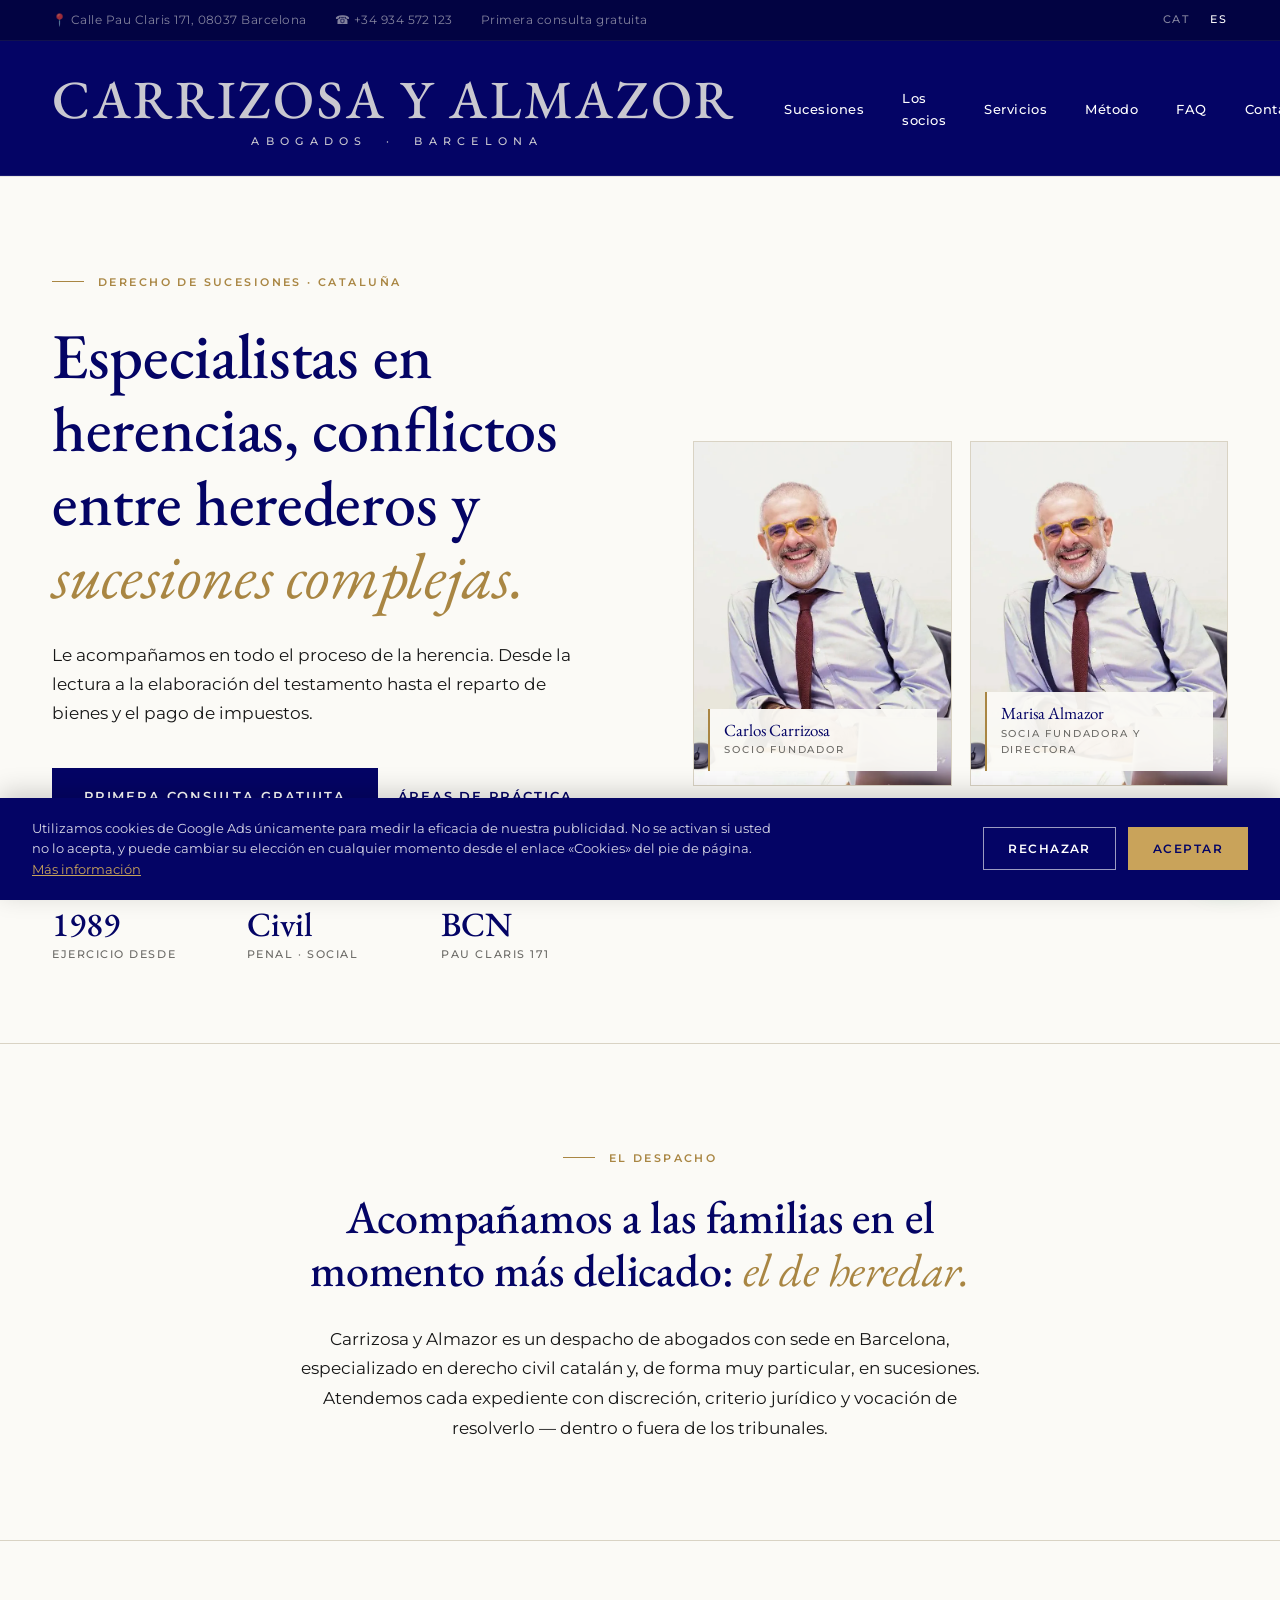
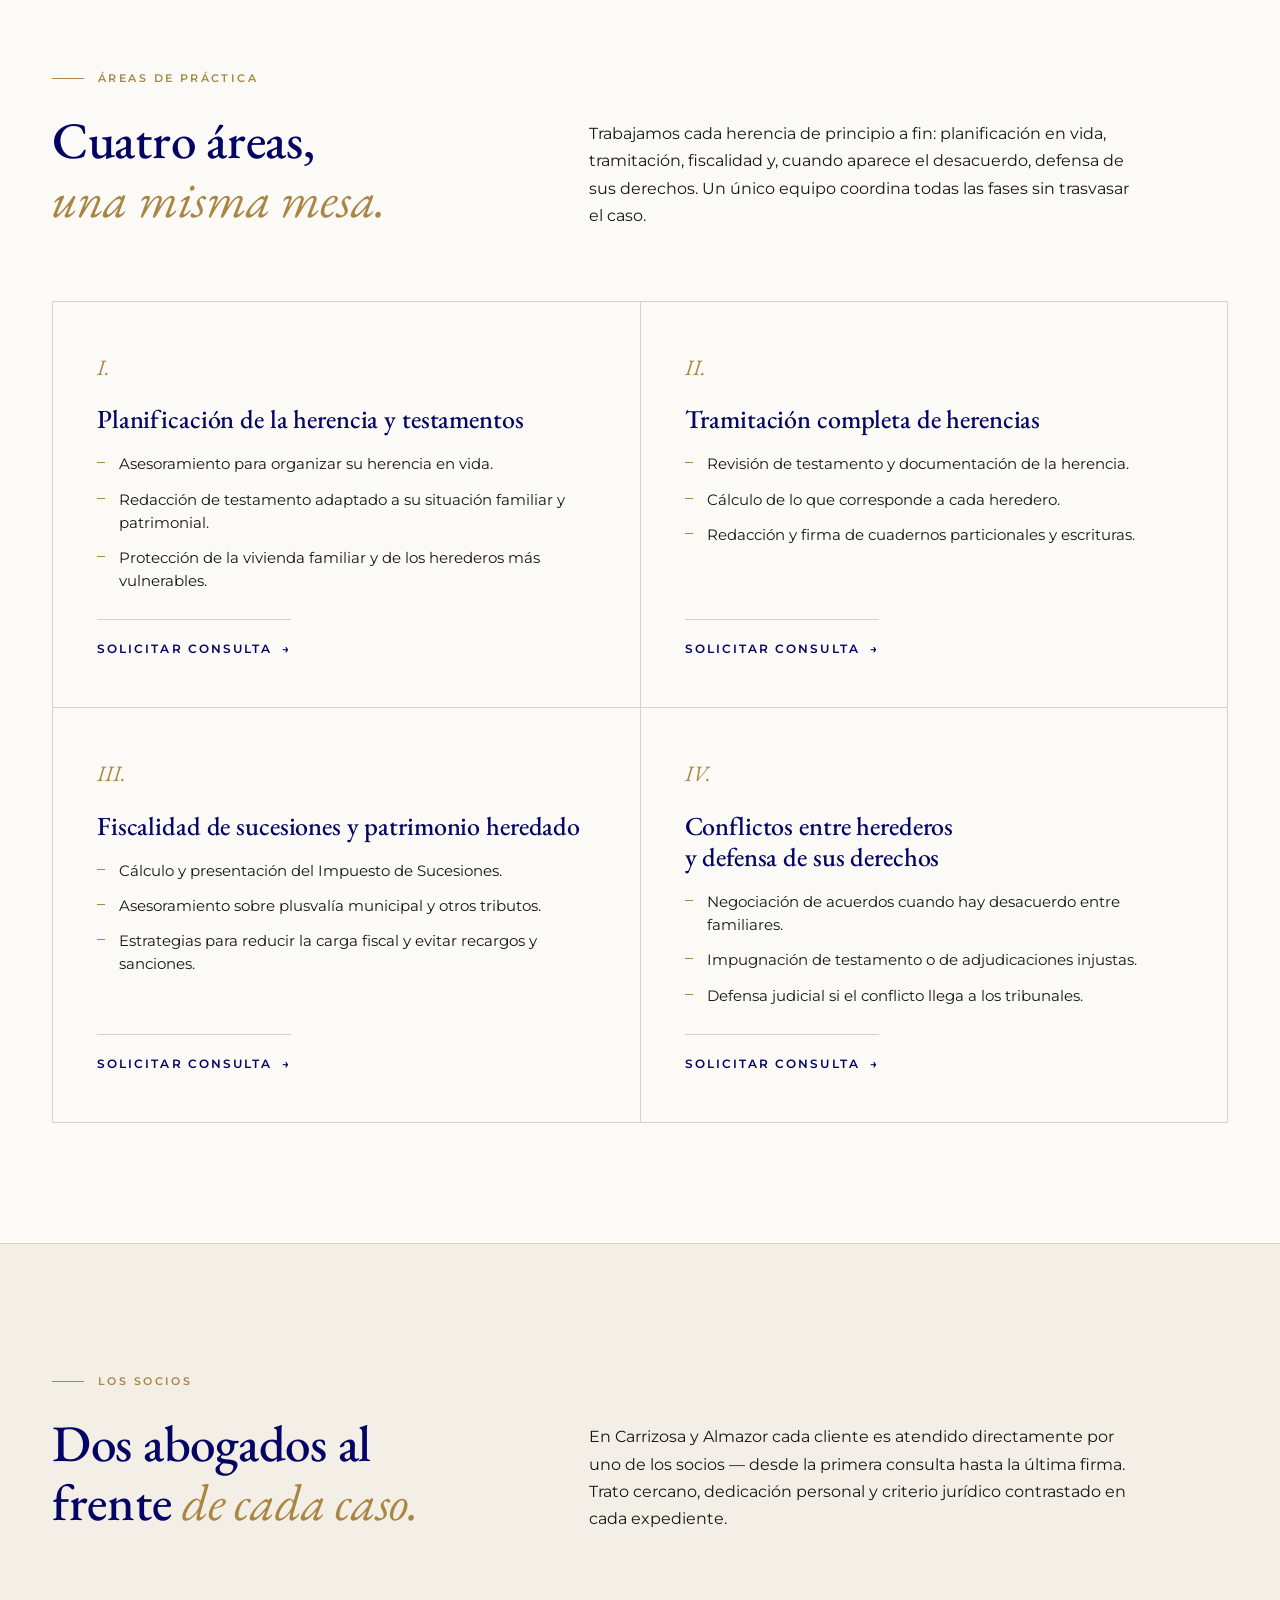
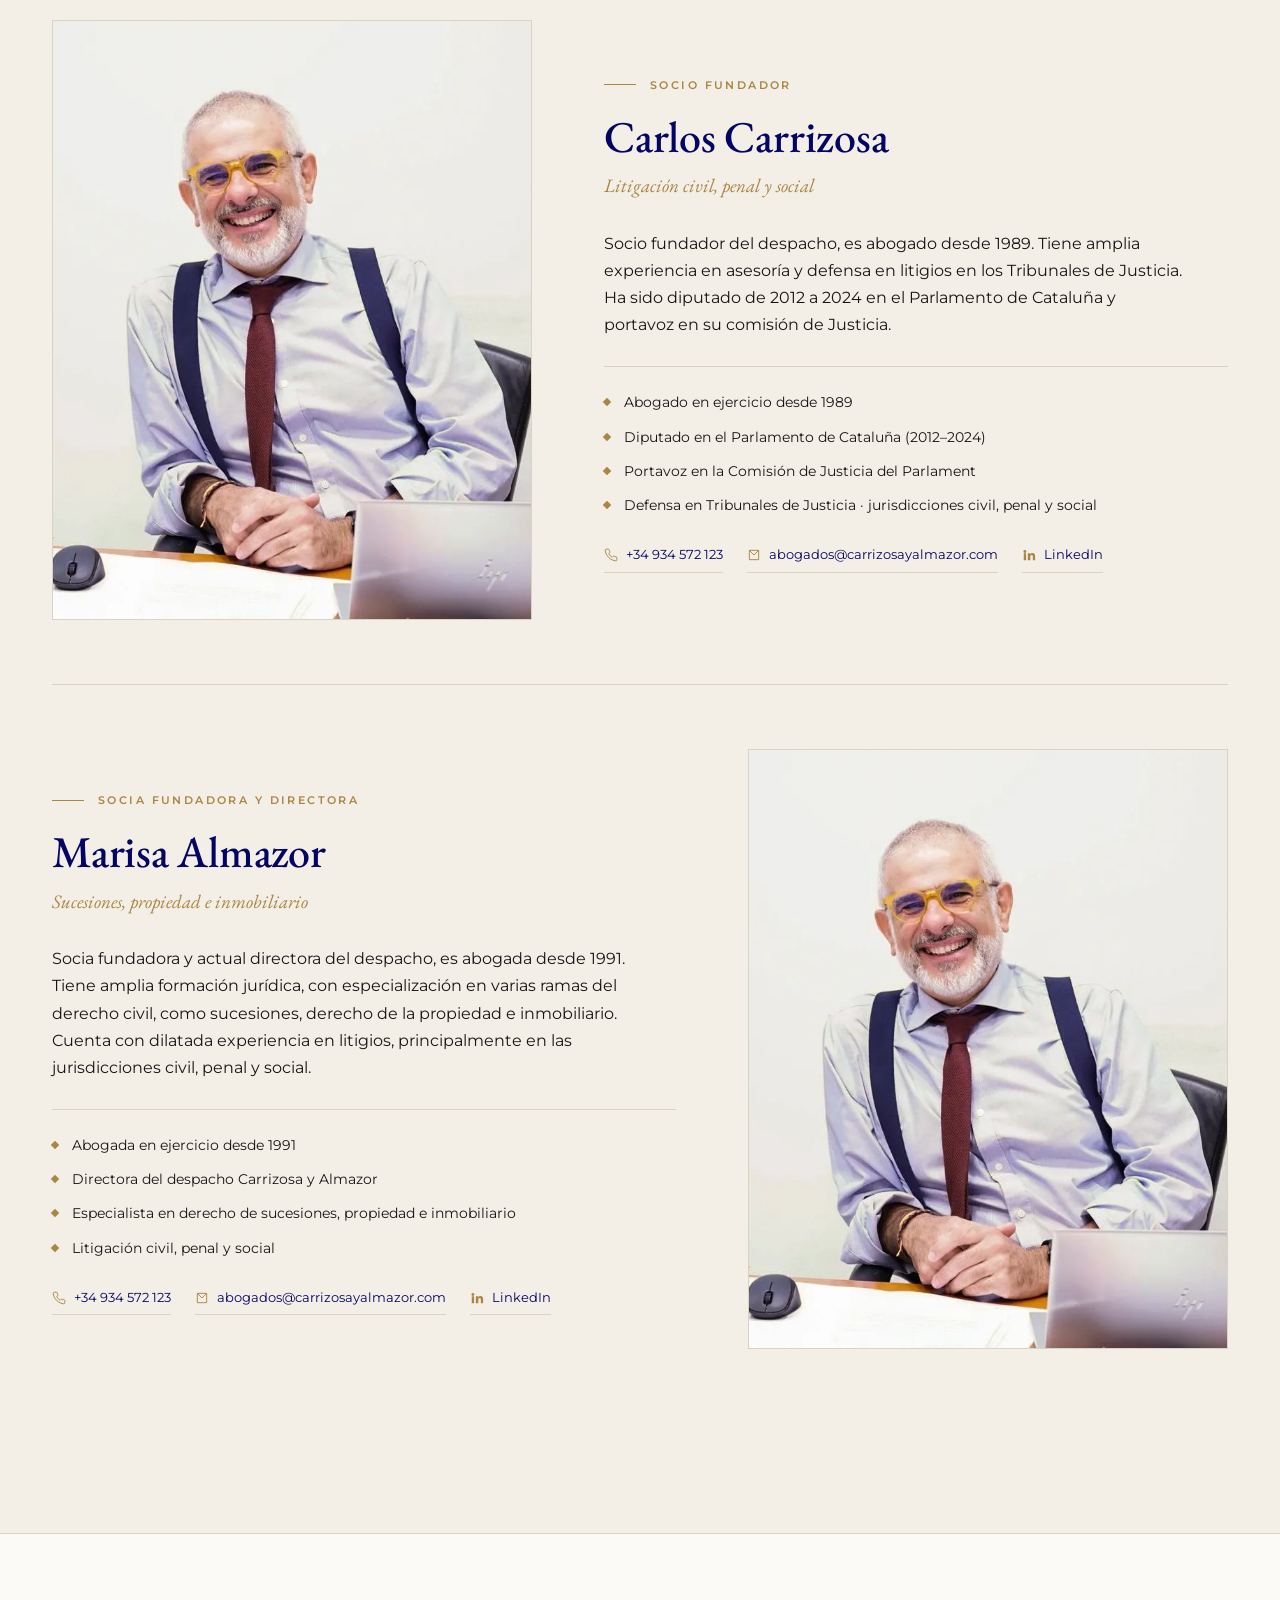
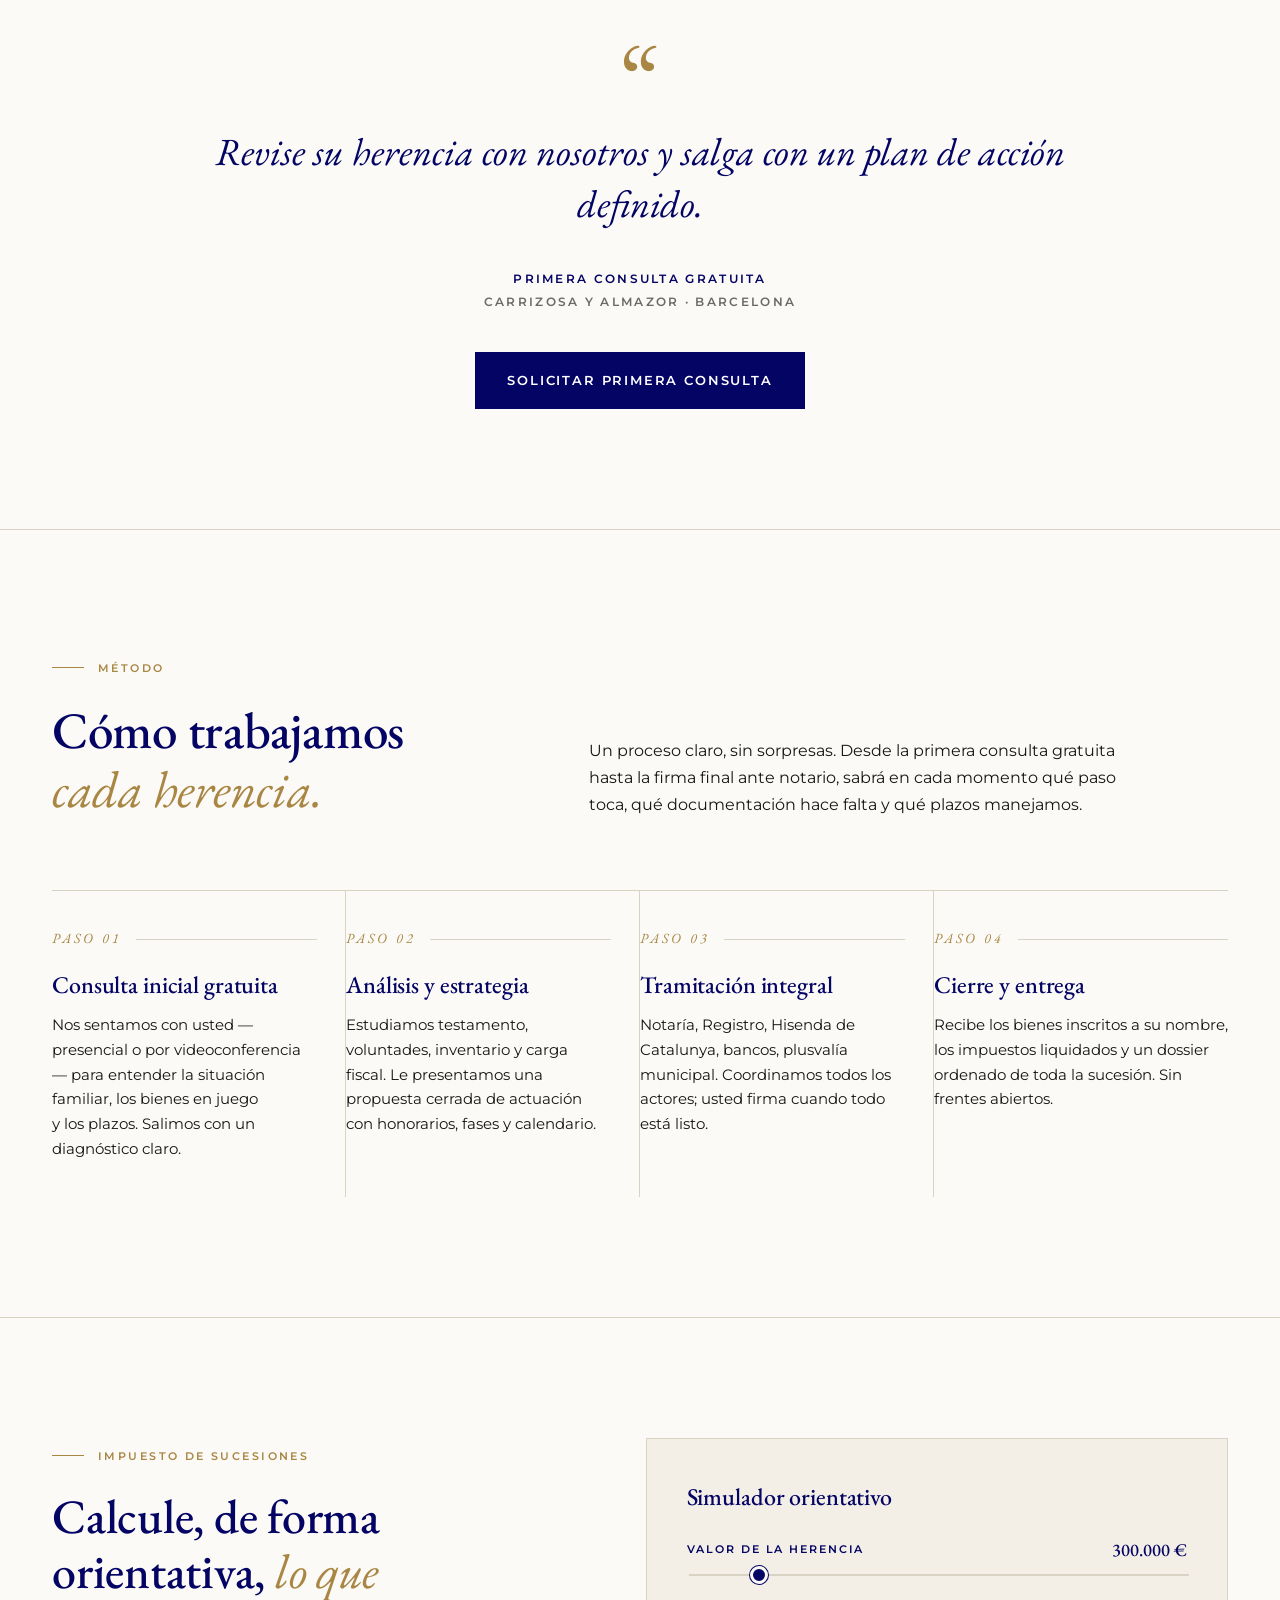
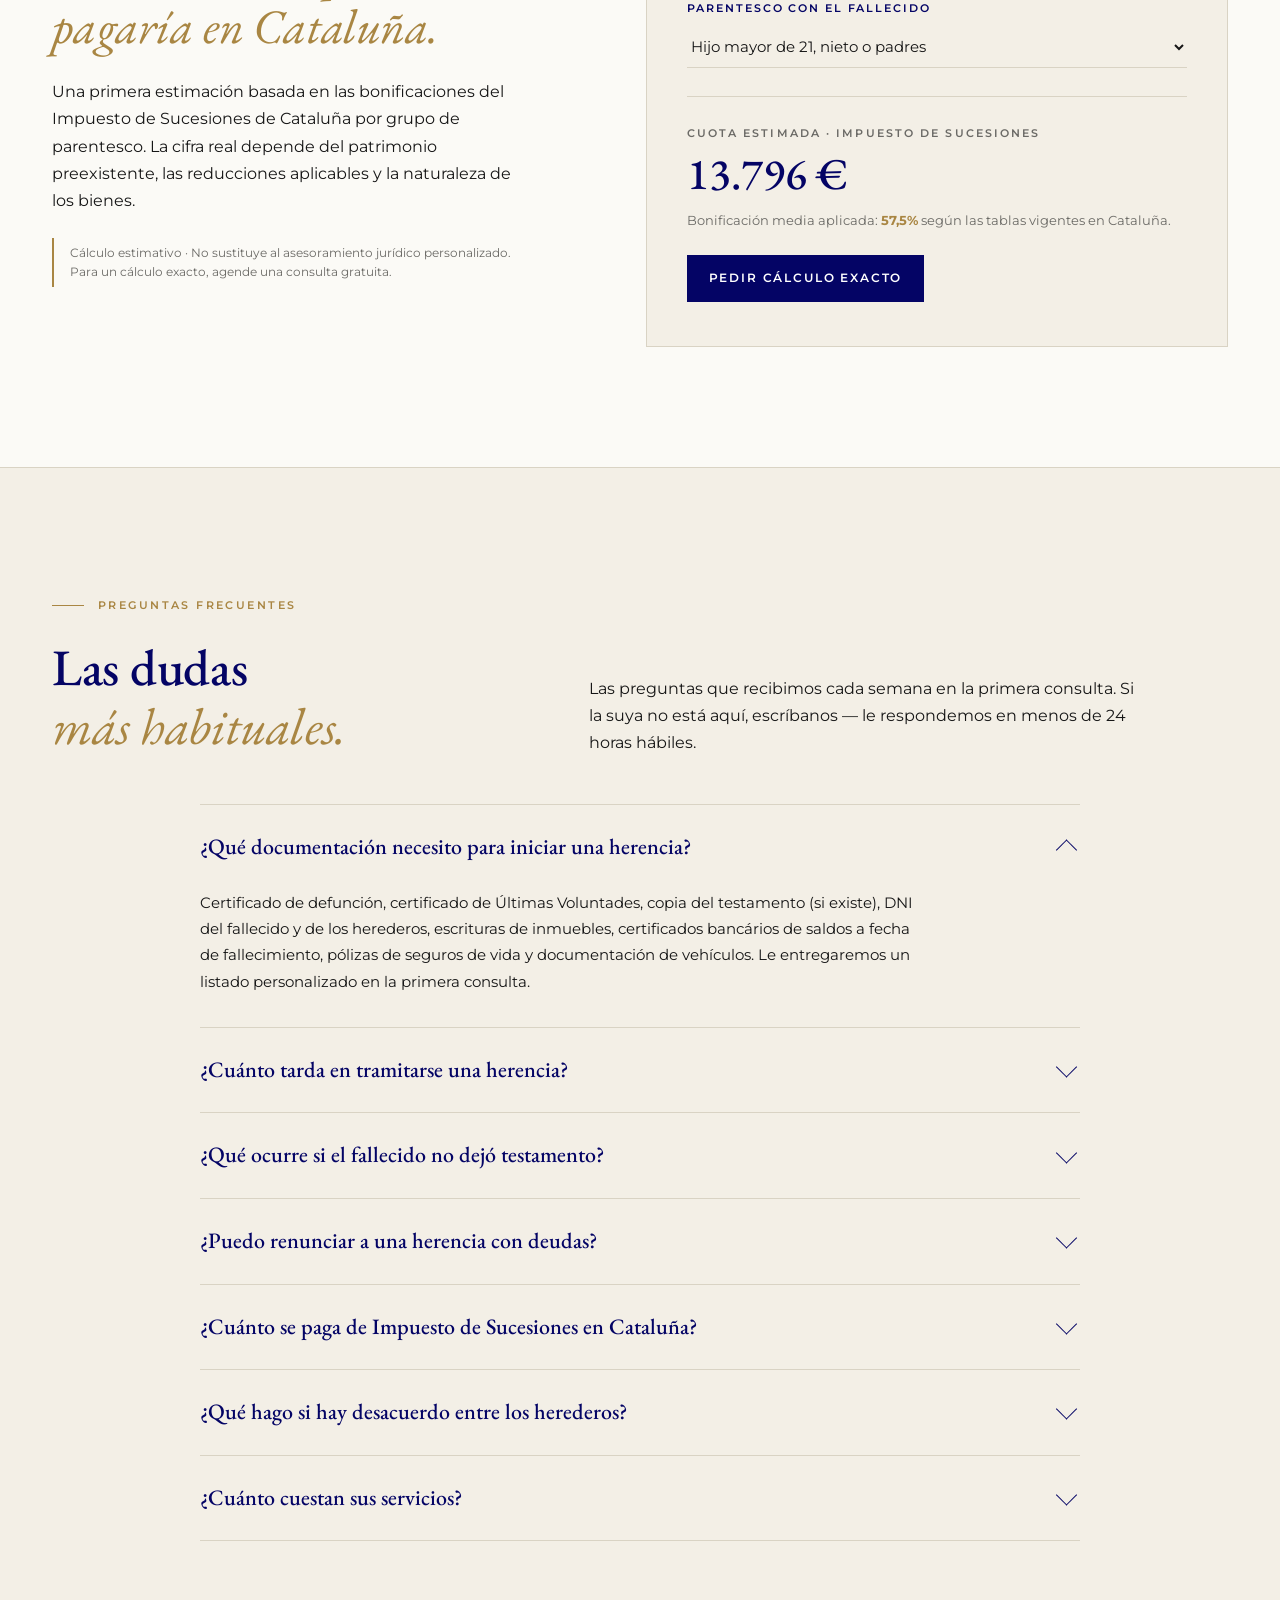
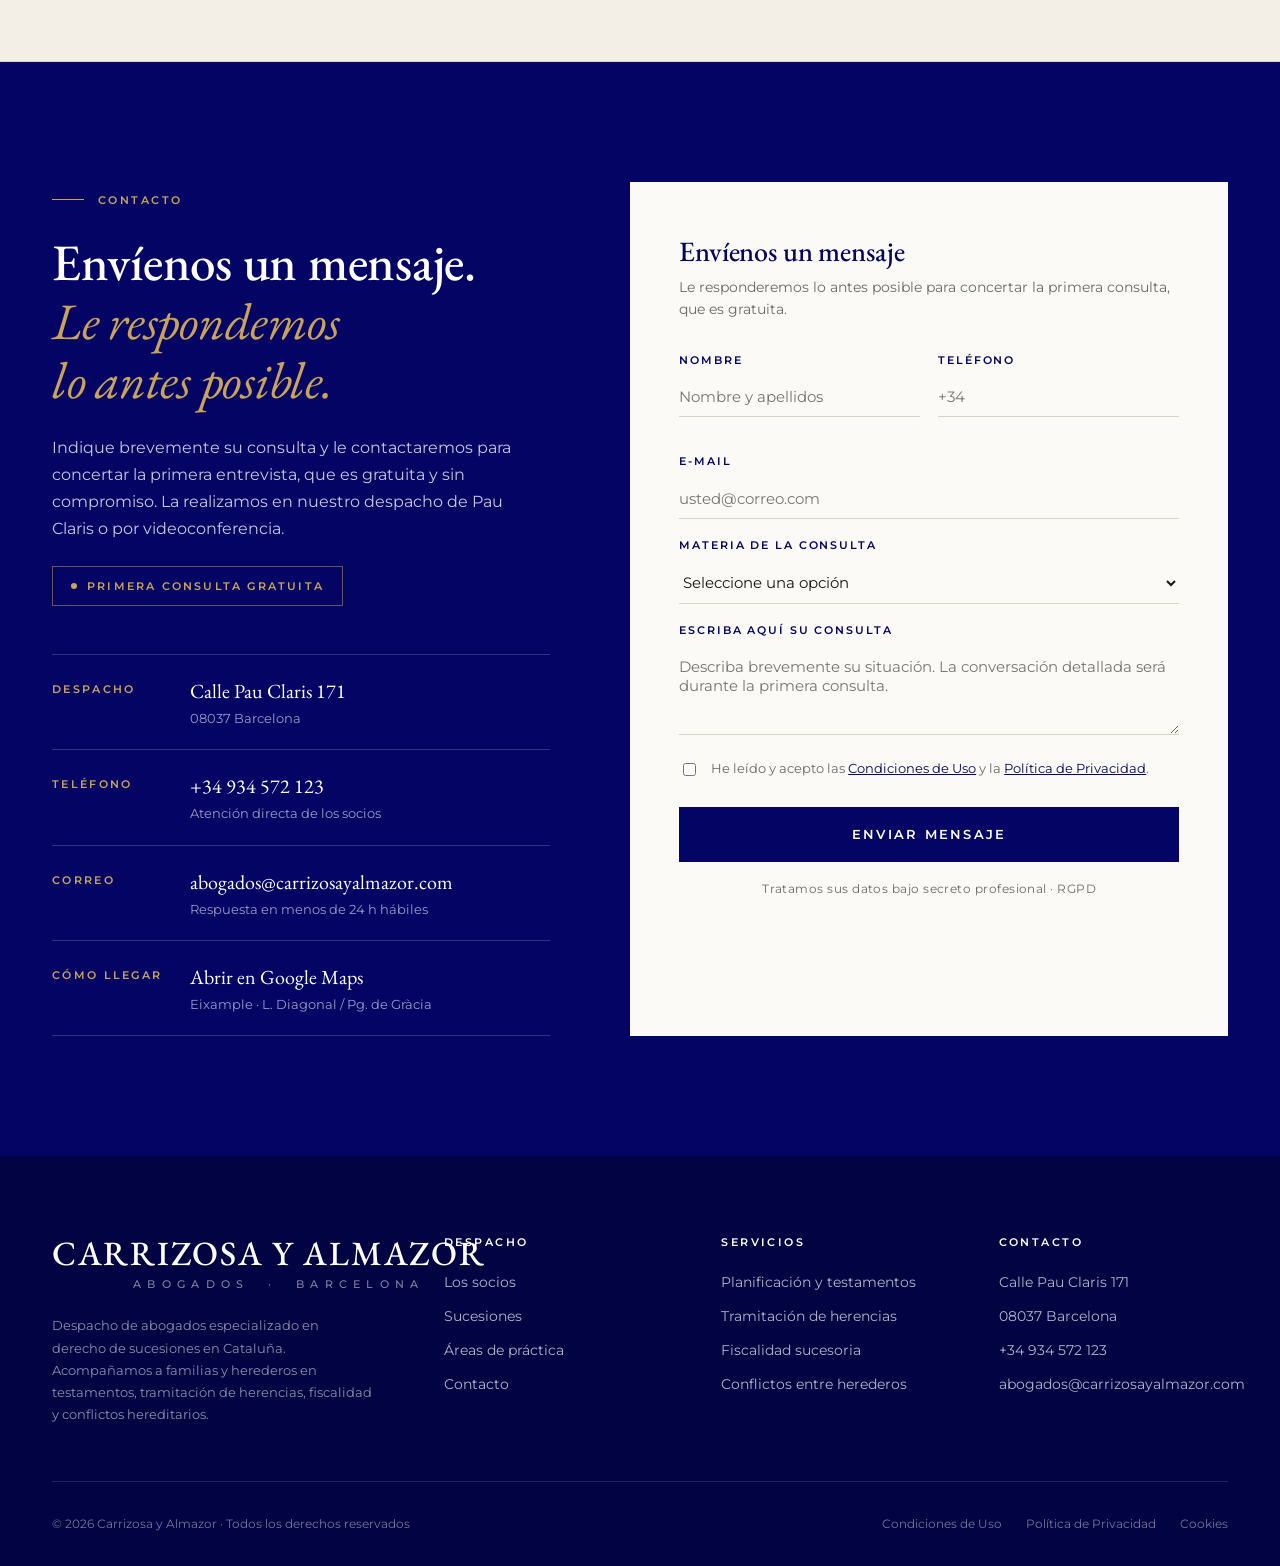
==== index.html @ 5f450406 "feat(seo): landing catalana + hreflang cruzado Landing completa en catalan (hero, serveis, calculado" ====
<!doctype html>
<html lang="es">
<head>
<meta charset="utf-8" />
<meta name="viewport" content="width=device-width, initial-scale=1" />
<title>Carrizosa y Almazor — Abogados de Herencias y Sucesiones · Barcelona</title>
<meta name="description" content="Abogados especialistas en herencias y sucesiones en Barcelona. Tramitación completa, Impuesto de Sucesiones de Cataluña, conflictos entre herederos. Primera consulta gratuita.">
<link rel="canonical" href="https://sucesiones.carrizosayalmazor.com/">
<link rel="alternate" hreflang="es" href="https://sucesiones.carrizosayalmazor.com/">
<link rel="alternate" hreflang="ca" href="https://sucesiones.carrizosayalmazor.com/ca/">

<!-- Open Graph -->
<meta property="og:type" content="website">
<meta property="og:locale" content="es_ES">
<meta property="og:site_name" content="Carrizosa y Almazor Abogados">
<meta property="og:title" content="Abogados de Herencias y Sucesiones en Barcelona — Carrizosa y Almazor">
<meta property="og:description" content="Especialistas en derecho sucesorio catalán. Tramitación de herencias, Impuesto de Sucesiones y conflictos entre herederos. Primera consulta gratuita.">
<meta property="og:url" content="https://sucesiones.carrizosayalmazor.com/">

<!-- Datos estructurados: despacho -->
<script type="application/ld+json">
{
  "@context": "https://schema.org",
  "@type": "LegalService",
  "name": "Carrizosa y Almazor Abogados",
  "description": "Despacho de abogados especializado en derecho de sucesiones en Cataluña: testamentos, tramitación de herencias, Impuesto de Sucesiones y conflictos entre herederos.",
  "url": "https://sucesiones.carrizosayalmazor.com/",
  "telephone": "+34934572123",
  "email": "abogados@carrizosayalmazor.com",
  "address": {
    "@type": "PostalAddress",
    "streetAddress": "Calle Pau Claris 171",
    "postalCode": "08037",
    "addressLocality": "Barcelona",
    "addressRegion": "Cataluña",
    "addressCountry": "ES"
  },
  "geo": { "@type": "GeoCoordinates", "latitude": 41.39588, "longitude": 2.1627 },
  "areaServed": "Provincia de Barcelona",
  "knowsLanguage": ["es", "ca"],
  "sameAs": ["https://www.carrizosayalmazor.com/"]
}
</script>

<!-- Datos estructurados: preguntas frecuentes (espejo de la sección FAQ visible) -->
<script type="application/ld+json">
{
  "@context": "https://schema.org",
  "@type": "FAQPage",
  "mainEntity": [
    {
      "@type": "Question",
      "name": "¿Qué documentación necesito para iniciar una herencia?",
      "acceptedAnswer": { "@type": "Answer", "text": "Certificado de defunción, certificado de Últimas Voluntades, copia del testamento (si existe), DNI del fallecido y de los herederos, escrituras de inmuebles, certificados bancarios de saldos a fecha de fallecimiento, pólizas de seguros de vida y documentación de vehículos. Le entregaremos un listado personalizado en la primera consulta." }
    },
    {
      "@type": "Question",
      "name": "¿Cuánto tarda en tramitarse una herencia?",
      "acceptedAnswer": { "@type": "Answer", "text": "Una herencia sencilla, con testamento y herederos de acuerdo, suele resolverse en 3 a 6 meses. Cuando hay inmuebles, varios herederos o el fallecimiento es reciente, calculamos entre 6 y 12 meses. El plazo legal para liquidar el Impuesto de Sucesiones es de 6 meses desde el fallecimiento, prorrogable otros 6." }
    },
    {
      "@type": "Question",
      "name": "¿Qué ocurre si el fallecido no dejó testamento?",
      "acceptedAnswer": { "@type": "Answer", "text": "Se tramita una declaración de herederos abintestato ante notario, o judicialmente si no hay parientes cercanos. La ley catalana establece el orden de llamamiento: descendientes, cónyuge o conviviente, ascendientes, hermanos y sobrinos. Nos encargamos del expediente íntegro." }
    },
    {
      "@type": "Question",
      "name": "¿Puedo renunciar a una herencia con deudas?",
      "acceptedAnswer": { "@type": "Answer", "text": "Sí. La renuncia debe formalizarse ante notario y es irrevocable. Existe una alternativa: la aceptación a beneficio de inventario, que limita la responsabilidad del heredero al valor de los bienes recibidos. Le aconsejaremos cuál es la vía adecuada antes de firmar nada." }
    },
    {
      "@type": "Question",
      "name": "¿Cuánto se paga de Impuesto de Sucesiones en Cataluña?",
      "acceptedAnswer": { "@type": "Answer", "text": "Depende del parentesco: el cónyuge o pareja estable tiene una bonificación del 99% de la cuota; los hijos menores de 21 años, bonificaciones por tramos del 99% al 20%; los hijos mayores de 21 y los ascendientes, del 60% al 0% según el importe heredado; y hermanos o sobrinos no tienen bonificación. Use nuestro simulador orientativo o agende una consulta para un cálculo exacto." }
    },
    {
      "@type": "Question",
      "name": "¿Qué hago si hay desacuerdo entre los herederos?",
      "acceptedAnswer": { "@type": "Answer", "text": "Primero intentamos siempre la negociación y la mediación: el 98% de los conflictos se resuelven sin acudir a tribunales y a un coste mucho menor. Si no es posible, defendemos sus derechos por vía judicial: impugnación de testamento, acción de petición de herencia, acción de partición o reclamación de legítima." }
    },
    {
      "@type": "Question",
      "name": "¿Cuánto cuestan sus servicios?",
      "acceptedAnswer": { "@type": "Answer", "text": "La primera consulta es siempre gratuita y sin compromiso. Tras analizar su caso le presentamos un presupuesto cerrado por escrito, sin sorpresas posteriores. Trabajamos con honorarios fijos por fases o con porcentaje sobre el caudal hereditario, según convenga al cliente." }
    }
  ]
}
</script>

  <!-- ═══════════════════════════════════════════════════════════════
       TRACKING — Etiqueta de Google (gtag.js) directa, sin GTM
       Cuenta Google Ads: AW-17531743025
       Etiquetas de conversión (Google Ads → Objetivos → Conversiones):
         formulario → "Envío de formulario para clientes potenciales"
         telefono   → "Clic teléfono landing"
         whatsapp   → "Clic WhatsApp landing"
       (etiqueta vacía en CYA_ADS.labels = esa conversión no se dispara)
  ═══════════════════════════════════════════════════════════════ -->
  <script>
    window.dataLayer = window.dataLayer || [];
    function gtag(){dataLayer.push(arguments);}
    /* Consent Mode v2 (RGPD/EEE): todo denegado por defecto.
       Solo se activa si el visitante acepta en el banner de cookies. */
    gtag('consent', 'default', {
      'ad_storage': 'denied',
      'ad_user_data': 'denied',
      'ad_personalization': 'denied',
      'analytics_storage': 'denied',
      'wait_for_update': 500
    });
    gtag('set', 'ads_data_redaction', true);
    gtag('set', 'url_passthrough', true);
  </script>
  <script async src="https://www.googletagmanager.com/gtag/js?id=AW-17531743025"></script>
  <script>
    gtag('js', new Date());
    gtag('config', 'AW-17531743025');

    window.CYA_ADS = {
      id: 'AW-17531743025',
      labels: {
        formulario: '-y4FCJbXs6QcELHW5KdB',
        telefono:   'fgGVCOjVicocELHW5KdB',
        whatsapp:   'cpHyCOvVicocELHW5KdB'
      }
    };
    window.cyaConversion = function(tipo){
      var etiqueta = window.CYA_ADS.labels[tipo];
      if(!etiqueta) return;
      gtag('event','conversion',{'send_to': window.CYA_ADS.id + '/' + etiqueta});
    };

    /* Consentimiento: la elección se guarda 12 meses en localStorage */
    window.cyaConsent = {
      leer: function(){
        try {
          var c = JSON.parse(localStorage.getItem('cya_consent') || 'null');
          if (c && (Date.now() - c.ts) < 365*24*60*60*1000) return c;
        } catch(e) {}
        return null;
      },
      guardar: function(acepta){
        try { localStorage.setItem('cya_consent', JSON.stringify({granted: acepta, ts: Date.now()})); } catch(e) {}
        if (acepta) {
          gtag('consent', 'update', {
            'ad_storage': 'granted',
            'ad_user_data': 'granted',
            'ad_personalization': 'granted',
            'analytics_storage': 'granted'
          });
        }
      }
    };
    (function(){
      var c = window.cyaConsent.leer();
      if (c && c.granted) window.cyaConsent.guardar(true);
    })();
  </script>

<link rel="preconnect" href="https://fonts.googleapis.com">
<link rel="preconnect" href="https://fonts.gstatic.com" crossorigin>
<link href="https://fonts.googleapis.com/css2?family=EB+Garamond:ital,wght@0,400;0,500;0,600;1,400;1,500&family=Montserrat:wght@300;400;500;600;700&display=swap" rel="stylesheet">
<style>
  :root{
    --ink:#040465;
    --body:#161616;
    --bg:#fbfaf6;
    --bg-2:#f3efe6;
    --line:#d9d3c4;
    --ink-2:#020342;
    --gold:#a98643;
    --gold-soft:#c9a35a;
    --muted:#6b6a66;
  }
  *{box-sizing:border-box}
  html,body{margin:0;padding:0;overflow-x:hidden}
  body{
    font-family:"Montserrat",-apple-system,BlinkMacSystemFont,sans-serif;
    color:var(--body);
    background:var(--bg);
    font-weight:400;
    font-size:16px;
    line-height:1.65;
    -webkit-font-smoothing:antialiased;
    text-rendering:optimizeLegibility;
  }
  h1,h2,h3,h4{
    font-family:"EB Garamond",Georgia,serif;
    color:var(--ink);
    font-weight:500;
    letter-spacing:-0.005em;
    line-height:1.15;
    margin:0;
    text-wrap:balance;
  }
  p{margin:0;text-wrap:pretty}
  a{color:inherit;text-decoration:none}
  img{display:block;max-width:100%;height:auto}
  /* Evitar que los hijos de grids desborden su columna */
  .hero-grid > *,.section-header > *,.contact-grid > *,.calc-grid > *,
  .partner-row > *,.services-grid > *,.process-grid > *,.footer-grid > *{min-width:0}
  button{font-family:inherit;cursor:pointer;border:none;background:none;color:inherit}
  .container{max-width:1240px;margin:0 auto;padding:0 32px}
  .eyebrow{
    font-family:"Montserrat",sans-serif;
    font-size:11px;
    font-weight:600;
    letter-spacing:0.22em;
    text-transform:uppercase;
    color:var(--gold);
    display:inline-flex;
    align-items:center;
    gap:14px;
  }
  .eyebrow::before{
    content:"";
    width:32px;
    height:1px;
    background:var(--gold);
    display:inline-block;
  }

  /* TOP BAR */
  .topbar{
    border-bottom:1px solid rgba(255,255,255,.06);
    background:var(--ink-2);
    font-size:12px;
    color:rgba(201,200,208,.65);
    letter-spacing:0.04em;
  }
  .topbar-inner{
    display:flex;
    justify-content:space-between;
    align-items:center;
    padding:10px 32px;
    max-width:1240px;
    margin:0 auto;
  }
  .topbar-left{display:flex;gap:28px;align-items:center}
  .topbar-left span{display:inline-flex;gap:8px;align-items:center}
  .topbar-right{display:flex;gap:20px}
  .topbar-right a{color:rgba(201,200,208,.65);font-weight:500;letter-spacing:0.18em;font-size:10.5px;text-transform:uppercase}
  .topbar-right a:hover{color:var(--gold-soft)}
  .topbar-right a.is-active{color:#fff}

  /* NAV */
  nav.main{
    position:sticky;top:0;z-index:50;
    background:var(--ink);
    border-bottom:1px solid rgba(255,255,255,.08);
    box-shadow:0 1px 0 rgba(0,0,0,.08);
  }
  .nav-inner{
    display:grid;
    grid-template-columns:1fr auto;
    align-items:center;
    padding:32px 32px 28px;max-width:1240px;margin:0 auto;
    gap:48px;
  }
  .brand{display:flex;flex-direction:column;gap:6px}
  .brand-name{
    font-family:"EB Garamond",serif;
    color:#c9c8d0;
    font-size:clamp(34px,4.2vw,56px);
    line-height:1;
    letter-spacing:0.05em;
    font-weight:500;
    white-space:nowrap;
    text-transform:uppercase;
    width:fit-content;text-align:center;
  }
  .brand-name small{
    display:block;
    font-family:"Montserrat",sans-serif;
    font-size:10.5px;color:#c9c8d0;
    text-transform:uppercase;font-weight:500;
    margin-top:10px;text-align:center;
    letter-spacing:0.6em;text-indent:0.6em;
  }
  .nav-links{display:flex;gap:38px;align-items:center}
  .nav-links a{
    font-size:13px;font-weight:500;color:#fff;
    letter-spacing:0.04em;transition:color .2s;
  }
  .nav-links a:hover{color:var(--gold-soft)}
  .nav-cta{
    background:var(--gold);color:#fff !important;
    padding:13px 22px;font-size:12.5px;
    letter-spacing:0.12em;text-transform:uppercase;
    font-weight:600;transition:background .2s,color .2s,border-color .2s;
    border:1px solid var(--gold);
  }
  .nav-cta:hover{background:transparent;color:var(--gold-soft) !important;border-color:var(--gold-soft)}

  /* HERO */
  .hero{
    padding:88px 0 80px;
    border-bottom:1px solid var(--line);
    position:relative;overflow:hidden;
  }
  .hero-grid{
    display:grid;grid-template-columns:1.05fr 1fr;
    gap:80px;align-items:center;
  }
  .hero h1{
    font-size:clamp(44px,5vw,68px);
    margin:28px 0 28px;font-weight:500;
  }
  .hero h1 em{font-style:italic;font-weight:400;color:var(--gold)}
  .hero-lede{
    font-size:17px;line-height:1.7;color:var(--body);
    max-width:540px;margin-bottom:40px;
  }
  .hero-cta-row{
    display:flex;gap:16px;align-items:center;
    margin-bottom:48px;flex-wrap:wrap;
  }
  .btn-primary{
    background:var(--ink);color:#fff;padding:18px 32px;
    font-size:13px;letter-spacing:0.14em;
    text-transform:uppercase;font-weight:600;
    display:inline-flex;align-items:center;gap:12px;
    transition:background .2s;
  }
  .btn-primary:hover{background:#020348}
  .btn-secondary{
    color:var(--ink);padding:18px 4px;font-size:13px;
    letter-spacing:0.14em;text-transform:uppercase;
    font-weight:600;border-bottom:1px solid var(--ink);
    display:inline-flex;align-items:center;gap:10px;
  }
  .hero-meta{
    display:grid;grid-template-columns:repeat(3,1fr);gap:24px;
    padding-top:32px;border-top:1px solid var(--line);
    max-width:560px;
  }
  .hero-meta div{display:flex;flex-direction:column;gap:4px}
  .hero-meta strong{
    font-family:"EB Garamond",serif;font-size:34px;
    font-weight:500;color:var(--ink);line-height:1;
  }
  .hero-meta span{
    font-size:11px;text-transform:uppercase;
    letter-spacing:0.14em;color:var(--muted);font-weight:500;
  }

  /* PORTRAITS */
  .portraits{
    position:relative;
    display:grid;grid-template-columns:1fr 1fr;gap:18px;
  }
  .portrait{
    aspect-ratio:3/4;background:var(--bg-2);
    position:relative;overflow:hidden;
    border:1px solid var(--line);
  }
  .portrait-img{
    position:absolute;inset:0;
    background:linear-gradient(180deg,#e8e1d0 0%,#cfc7b3 100%);
    display:grid;place-items:center;
  }
  .portrait-img img{
    position:absolute;inset:0;
    width:100%;height:100%;
    object-fit:cover;object-position:top center;
  }
  .silhouette{
    width:100%;height:100%;
    display:grid;place-items:end center;
    color:rgba(4,4,101,.18);
  }
  .silhouette svg{width:78%;height:auto;display:block}
  .portrait-caption{
    position:absolute;left:14px;bottom:14px;right:14px;
    background:rgba(251,250,246,0.94);
    padding:12px 14px;border-left:2px solid var(--gold);
  }
  .portrait-caption .nm{
    font-family:"EB Garamond",serif;color:var(--ink);
    font-size:17px;line-height:1.1;
  }
  .portrait-caption .rl{
    font-size:10px;letter-spacing:0.18em;
    text-transform:uppercase;color:var(--muted);
    margin-top:3px;font-weight:500;
  }

  /* INTRO STATEMENT (under hero) */
  .intro{
    padding:96px 0;
    border-bottom:1px solid var(--line);
    text-align:center;
  }
  .intro h2{
    font-size:clamp(34px,3.6vw,46px);
    max-width:920px;margin:24px auto 28px;
    font-weight:500;
  }
  .intro h2 em{font-style:italic;color:var(--gold);font-weight:400}
  .intro p{
    max-width:680px;margin:0 auto;
    font-size:17px;line-height:1.75;color:var(--body);
  }

  /* SERVICES */
  section.services{
    padding:120px 0;
    border-bottom:1px solid var(--line);
  }
  .section-header{
    display:grid;grid-template-columns:1fr 1.4fr;
    gap:80px;margin-bottom:72px;align-items:end;
  }
  .section-header h2{font-size:clamp(38px,4vw,52px);font-weight:500}
  .section-header h2 em{font-style:italic;color:var(--gold);font-weight:400}
  .section-header p{
    color:var(--body);font-size:16px;line-height:1.7;max-width:560px;
  }
  .services-grid{
    display:grid;grid-template-columns:repeat(2,1fr);gap:1px;
    background:var(--line);border:1px solid var(--line);
  }
  .service{
    background:var(--bg);padding:48px 44px;
    display:flex;flex-direction:column;gap:18px;
    transition:background .25s;position:relative;
    min-height:380px;
  }
  .service:hover{background:var(--bg-2)}
  .service-num{
    font-family:"EB Garamond",serif;font-style:italic;
    color:var(--gold);font-size:22px;
  }
  .service h3{font-size:26px;font-weight:500;line-height:1.2}
  .service ul{
    list-style:none;padding:0;margin:0;
    display:flex;flex-direction:column;gap:12px;
    flex:1;
  }
  .service li{
    font-size:14.5px;line-height:1.6;color:var(--body);
    padding-left:22px;position:relative;
  }
  .service li::before{
    content:"";position:absolute;left:0;top:9px;
    width:8px;height:1px;background:var(--gold);
  }
  .service-link{
    color:var(--ink);font-size:11.5px;
    letter-spacing:0.18em;text-transform:uppercase;
    font-weight:600;display:inline-flex;gap:10px;align-items:center;
    border-top:1px solid var(--line);
    padding-top:20px;margin-top:8px;width:fit-content;
  }
  .service-link::after{content:"→";transition:transform .25s}
  .service:hover .service-link::after{transform:translateX(5px)}

  /* PARTNERS */
  section.partners{
    padding:120px 0;background:var(--bg-2);
    border-bottom:1px solid var(--line);
  }
  .partner-row{
    display:grid;grid-template-columns:1fr 1.3fr;gap:72px;
    align-items:center;padding:64px 0;
    border-bottom:1px solid var(--line);
  }
  .partner-row:last-child{border-bottom:none}
  .partner-row.reverse{grid-template-columns:1.3fr 1fr}
  .partner-row.reverse .partner-photo{order:2}
  .partner-photo{
    aspect-ratio:4/5;
    background:linear-gradient(180deg,#e8e1d0 0%,#cfc7b3 100%);
    border:1px solid var(--line);
    position:relative;overflow:hidden;
  }
  .partner-photo img{
    position:absolute;inset:0;
    width:100%;height:100%;
    object-fit:cover;object-position:top center;
    display:block;
  }
  .partner-photo .silhouette{color:rgba(4,4,101,.16)}
  .partner-info .eyebrow{margin-bottom:18px}
  .partner-info h3{font-size:44px;margin-bottom:8px;font-weight:500}
  .partner-role{
    font-family:"EB Garamond",serif;font-style:italic;
    color:var(--gold);font-size:19px;margin-bottom:28px;
  }
  .partner-bio{
    font-size:15.5px;line-height:1.75;color:var(--body);
    margin-bottom:28px;max-width:580px;
  }
  .partner-credentials{
    display:flex;flex-direction:column;gap:12px;
    border-top:1px solid var(--line);padding-top:24px;
    margin-bottom:28px;
  }
  .credential{
    display:flex;gap:14px;align-items:flex-start;
    font-size:13.5px;color:var(--body);
  }
  .credential::before{
    content:"";width:6px;height:6px;background:var(--gold);
    margin-top:8px;flex-shrink:0;transform:rotate(45deg);
  }
  .partner-contact{
    display:flex;gap:24px;flex-wrap:wrap;
    font-size:13px;color:var(--ink);
  }
  .partner-contact a{
    display:inline-flex;gap:8px;align-items:center;
    border-bottom:1px solid var(--line);
    padding-bottom:6px;transition:border-color .2s;
    overflow-wrap:break-word;word-break:break-all;
  }
  .partner-contact a:hover{border-color:var(--ink)}
  .partner-contact .ic{
    width:14px;height:14px;color:var(--gold);
  }

  /* QUOTE */
  section.quote{
    padding:120px 0;text-align:center;
    border-bottom:1px solid var(--line);
  }
  .quote-mark{
    font-family:"EB Garamond",serif;color:var(--gold);
    font-size:96px;line-height:0.5;margin-bottom:24px;
  }
  blockquote{
    font-family:"EB Garamond",serif;color:var(--ink);
    font-size:clamp(28px,3vw,40px);line-height:1.35;
    font-style:italic;font-weight:400;
    max-width:920px;margin:0 auto 40px;
  }
  .quote-attr{
    font-size:11.5px;letter-spacing:0.2em;
    text-transform:uppercase;color:var(--muted);font-weight:600;
  }
  .quote-attr strong{
    color:var(--ink);display:block;margin-bottom:4px;font-weight:600;
  }

  /* SCROLL TRANSITIONS */
  html{scroll-behavior:smooth}
  .reveal{
    opacity:0;
    transform:translateY(28px);
    transition:opacity .9s cubic-bezier(.2,.7,.2,1),transform .9s cubic-bezier(.2,.7,.2,1);
  }
  .reveal.in{opacity:1;transform:none}
  .reveal-stagger > *{
    opacity:0;transform:translateY(20px);
    transition:opacity .7s cubic-bezier(.2,.7,.2,1),transform .7s cubic-bezier(.2,.7,.2,1);
  }
  .reveal-stagger.in > *{opacity:1;transform:none}
  .reveal-stagger.in > *:nth-child(1){transition-delay:.05s}
  .reveal-stagger.in > *:nth-child(2){transition-delay:.15s}
  .reveal-stagger.in > *:nth-child(3){transition-delay:.25s}
  .reveal-stagger.in > *:nth-child(4){transition-delay:.35s}
  @media(prefers-reduced-motion:reduce){
    html{scroll-behavior:auto}
    .reveal,.reveal-stagger > *{opacity:1;transform:none;transition:none}
  }

  /* PROCESS — Cómo trabajamos */
  section.process{
    padding:120px 0;
    border-bottom:1px solid var(--line);
    background:var(--bg);
  }
  .process-grid{
    display:grid;grid-template-columns:repeat(4,1fr);
    gap:0;margin-top:64px;
    border-top:1px solid var(--line);
  }
  .step{
    padding:36px 28px 36px 0;
    border-right:1px solid var(--line);
    position:relative;
  }
  .step:last-child{border-right:none;padding-right:0}
  .step-num{
    font-family:"EB Garamond",serif;
    font-style:italic;color:var(--gold);
    font-size:14px;letter-spacing:0.2em;
    text-transform:uppercase;margin-bottom:20px;
    display:flex;align-items:center;gap:14px;
  }
  .step-num::after{
    content:"";flex:1;height:1px;background:var(--line);
  }
  .step h3{
    font-size:24px;font-weight:500;margin-bottom:14px;line-height:1.2;
  }
  .step p{
    font-size:14.5px;line-height:1.7;color:var(--body);
  }

  /* FAQ */
  section.faq{
    padding:120px 0;background:var(--bg-2);
    border-bottom:1px solid var(--line);
  }
  .faq-list{
    max-width:880px;margin:0 auto;
    border-top:1px solid var(--line);
  }
  details.qa{
    border-bottom:1px solid var(--line);
    padding:0;
  }
  details.qa summary{
    list-style:none;cursor:pointer;
    padding:28px 48px 28px 0;
    font-family:"EB Garamond",serif;
    color:var(--ink);
    font-size:22px;line-height:1.3;
    font-weight:500;
    position:relative;
    transition:color .2s;
  }
  details.qa summary::-webkit-details-marker{display:none}
  details.qa summary::after{
    content:"";
    position:absolute;right:6px;top:50%;
    width:14px;height:14px;
    border-right:1px solid var(--ink);
    border-bottom:1px solid var(--ink);
    transform:translateY(-70%) rotate(45deg);
    transition:transform .3s;
  }
  details.qa[open] summary::after{
    transform:translateY(-30%) rotate(-135deg);
  }
  details.qa summary:hover{color:var(--gold)}
  details.qa .answer{
    padding:0 0 32px;
    font-size:15px;line-height:1.75;color:var(--body);
    max-width:720px;
    animation:fadeDown .35s ease;
  }
  @keyframes fadeDown{
    from{opacity:0;transform:translateY(-8px)}
    to{opacity:1;transform:none}
  }

  /* CALCULATOR */
  section.calc{
    padding:120px 0;border-bottom:1px solid var(--line);
  }
  .calc-grid{
    display:grid;grid-template-columns:1fr 1.1fr;gap:64px;align-items:start;
  }
  .calc-intro h2{font-size:clamp(36px,3.8vw,48px);font-weight:500;margin:24px 0}
  .calc-intro h2 em{font-style:italic;color:var(--gold);font-weight:400}
  .calc-intro p{font-size:15.5px;line-height:1.75;color:var(--body);max-width:480px;margin-bottom:24px}
  .calc-disclaimer{
    font-size:12px;color:var(--muted);
    border-left:2px solid var(--gold);
    padding:6px 0 6px 16px;line-height:1.55;
    max-width:480px;
  }
  .calc-card{
    background:var(--bg-2);border:1px solid var(--line);
    padding:44px 40px;
  }
  .calc-card h3{font-size:24px;margin-bottom:24px}
  .calc-field{display:flex;flex-direction:column;gap:8px;margin-bottom:22px}
  .calc-field label{
    font-size:10.5px;letter-spacing:0.18em;text-transform:uppercase;
    color:var(--ink);font-weight:600;
    display:flex;justify-content:space-between;align-items:center;
  }
  .calc-field label .v{
    font-family:"EB Garamond",serif;color:var(--ink);
    font-size:18px;letter-spacing:0;text-transform:none;font-weight:500;
  }
  .calc-field input[type="range"]{
    -webkit-appearance:none;appearance:none;
    width:100%;height:2px;background:var(--line);outline:none;
  }
  .calc-field input[type="range"]::-webkit-slider-thumb{
    -webkit-appearance:none;appearance:none;
    width:18px;height:18px;background:var(--ink);
    border-radius:50%;cursor:pointer;
    border:3px solid var(--bg);
    box-shadow:0 0 0 1px var(--ink);
  }
  .calc-field input[type="range"]::-moz-range-thumb{
    width:18px;height:18px;background:var(--ink);
    border-radius:50%;cursor:pointer;border:3px solid var(--bg);
  }
  .calc-field select{
    border:none;border-bottom:1px solid var(--line);
    background:transparent;padding:10px 0;
    font-family:"Montserrat",sans-serif;font-size:15px;
    color:var(--body);outline:none;
  }
  .calc-result{
    margin-top:28px;padding-top:28px;
    border-top:1px solid var(--line);
  }
  .calc-result-label{
    font-size:10.5px;letter-spacing:0.2em;text-transform:uppercase;
    color:var(--muted);font-weight:600;margin-bottom:10px;
  }
  .calc-result-value{
    font-family:"EB Garamond",serif;color:var(--ink);
    font-size:44px;font-weight:500;line-height:1;
    transition:color .3s;
  }
  .calc-result-bonif{
    margin-top:14px;font-size:13px;color:var(--muted);
    line-height:1.6;
  }
  .calc-result-bonif strong{color:var(--gold)}
  .calc-cta{
    display:inline-flex;align-items:center;gap:10px;
    margin-top:24px;padding:14px 22px;
    background:var(--ink);color:#fff;
    font-size:11.5px;letter-spacing:0.16em;
    text-transform:uppercase;font-weight:600;
    transition:background .2s;
  }
  .calc-cta:hover{background:#020348}

  /* WHATSAPP FLOATING */
  .wa-fab{
    position:fixed;bottom:24px;right:24px;
    width:60px;height:60px;border-radius:50%;
    background:#25d366;color:#fff;
    display:grid;place-items:center;
    box-shadow:0 8px 28px rgba(37,211,102,.35),0 2px 8px rgba(0,0,0,.12);
    z-index:90;
    transition:transform .25s,box-shadow .25s;
    animation:waPulse 2.4s ease-out infinite;
  }
  .wa-fab:hover{
    transform:scale(1.08);
    box-shadow:0 12px 32px rgba(37,211,102,.45);
  }
  .wa-fab svg{width:30px;height:30px;fill:#fff}
  @keyframes waPulse{
    0%{box-shadow:0 8px 28px rgba(37,211,102,.35),0 0 0 0 rgba(37,211,102,.5)}
    70%{box-shadow:0 8px 28px rgba(37,211,102,.35),0 0 0 18px rgba(37,211,102,0)}
    100%{box-shadow:0 8px 28px rgba(37,211,102,.35),0 0 0 0 rgba(37,211,102,0)}
  }
  .wa-tooltip{
    position:absolute;right:74px;top:50%;transform:translateY(-50%);
    background:var(--ink);color:#fff;
    padding:10px 16px;font-size:12px;
    letter-spacing:0.04em;white-space:nowrap;
    opacity:0;pointer-events:none;
    transition:opacity .25s;
  }
  .wa-tooltip::after{
    content:"";position:absolute;right:-6px;top:50%;transform:translateY(-50%);
    border:6px solid transparent;border-left-color:var(--ink);
  }
  .wa-fab:hover .wa-tooltip{opacity:1}

  /* CONTACT */
  section.contact{
    padding:120px 0;background:var(--ink);color:#fff;
  }
  section.contact h2{color:#fff}
  section.contact .eyebrow{color:#c9a35a}
  section.contact .eyebrow::before{background:#c9a35a}
  .contact-grid{
    display:grid;grid-template-columns:1fr 1.2fr;gap:80px;
  }
  .contact-info h2{
    font-size:clamp(38px,4vw,52px);
    margin:24px 0 24px;font-weight:500;
  }
  .contact-info h2 em{font-style:italic;color:#c9a35a;font-weight:400}
  .contact-info > p{
    color:rgba(255,255,255,.78);font-size:15.5px;line-height:1.75;
    margin-bottom:24px;max-width:480px;
  }
  .first-consult-badge{
    display:inline-flex;gap:10px;align-items:center;
    border:1px solid rgba(201,163,90,.5);
    padding:10px 18px;font-size:11px;
    letter-spacing:0.2em;text-transform:uppercase;
    color:#c9a35a;font-weight:600;margin-bottom:48px;
  }
  .first-consult-badge::before{
    content:"";width:6px;height:6px;background:#c9a35a;
    border-radius:50%;
  }
  .contact-detail{
    display:flex;gap:18px;padding:22px 0;
    border-top:1px solid rgba(255,255,255,.18);
  }
  .contact-detail:last-child{border-bottom:1px solid rgba(255,255,255,.18)}
  .contact-detail .lbl{
    font-size:10.5px;letter-spacing:0.22em;
    text-transform:uppercase;color:#c9a35a;
    font-weight:600;width:120px;flex-shrink:0;padding-top:4px;
  }
  .contact-detail .val{
    font-family:"EB Garamond",serif;font-size:20px;
    color:#fff;line-height:1.4;
    overflow-wrap:break-word;word-break:break-word;min-width:0;
  }
  .contact-detail .val small{
    display:block;font-family:"Montserrat",sans-serif;
    font-size:13px;color:rgba(255,255,255,.6);margin-top:4px;
  }
  .contact-detail .val a{transition:color .2s}
  .contact-detail .val a:hover{color:#c9a35a}

  /* FORM */
  .form-card{
    background:var(--bg);color:var(--body);
    padding:52px 48px;border:1px solid rgba(255,255,255,.08);
  }
  .form-card h3{font-size:28px;margin-bottom:8px}
  .form-card > p{color:var(--muted);font-size:13.5px;margin-bottom:32px}
  .form-row{display:grid;grid-template-columns:1fr 1fr;gap:18px;margin-bottom:18px}
  .field{display:flex;flex-direction:column;gap:8px;margin-bottom:18px}
  .field label{
    font-size:10.5px;letter-spacing:0.18em;
    text-transform:uppercase;color:var(--ink);font-weight:600;
  }
  .field input,.field select,.field textarea{
    border:none;border-bottom:1px solid var(--line);
    background:transparent;padding:10px 0;
    font-family:"Montserrat",sans-serif;font-size:15px;
    color:var(--body);outline:none;transition:border-color .2s;
  }
  .field input:focus,.field select:focus,.field textarea:focus{border-color:var(--ink)}
  .field textarea{resize:vertical;min-height:88px}
  .checkbox-row{
    display:flex;gap:12px;align-items:flex-start;
    margin:24px 0 28px;font-size:12.5px;
    color:var(--muted);line-height:1.6;
  }
  .checkbox-row input{margin-top:4px;accent-color:var(--ink)}
  .checkbox-row a{color:var(--ink);text-decoration:underline}
  .form-submit{
    width:100%;background:var(--ink);color:#fff;padding:20px;
    font-size:12.5px;letter-spacing:0.18em;
    text-transform:uppercase;font-weight:600;transition:background .2s;
  }
  .form-submit:hover{background:#020348}
  .form-note{
    text-align:center;margin-top:18px;
    font-size:11.5px;color:var(--muted);letter-spacing:0.04em;
  }

  /* FOOTER */
  footer{
    background:#020342;color:rgba(255,255,255,.7);
    padding:80px 0 32px;font-size:13.5px;
  }
  .footer-grid{
    display:grid;grid-template-columns:1.5fr 1fr 1fr 1fr;gap:48px;
    padding-bottom:56px;border-bottom:1px solid rgba(255,255,255,.12);
  }
  .footer-brand .brand-name{color:#fff;font-size:34px;line-height:1}
  .footer-brand .brand-name small{color:rgba(255,255,255,.5);margin-left:14px}
  .footer-brand .crest{border-color:rgba(255,255,255,.5);color:#fff}
  .footer-brand .crest::before,.footer-brand .crest::after{background:rgba(255,255,255,.5)}
  .footer-brand p{
    margin-top:24px;color:rgba(255,255,255,.55);
    line-height:1.7;max-width:320px;font-size:13px;
  }
  .footer-col h4{
    color:#fff;font-family:"Montserrat",sans-serif;
    font-size:11px;letter-spacing:0.22em;
    text-transform:uppercase;margin-bottom:22px;font-weight:600;
  }
  .footer-col ul{list-style:none;padding:0;margin:0;display:flex;flex-direction:column;gap:12px}
  .footer-col a{color:rgba(255,255,255,.7);font-size:13.5px;transition:color .2s}
  .footer-col a:hover{color:#c9a35a}
  .footer-bottom{
    display:flex;justify-content:space-between;align-items:center;
    padding-top:32px;color:rgba(255,255,255,.45);
    font-size:12px;flex-wrap:wrap;gap:16px;
  }
  .footer-bottom .legal{display:flex;gap:24px}
  .footer-bottom .legal a:hover{color:#c9a35a}

  /* COOKIE BANNER */
  .cookie-banner{
    position:fixed;left:0;right:0;bottom:0;z-index:100;
    background:var(--ink);color:#fff;
    padding:20px 32px;
    display:none;
    box-shadow:0 -6px 24px rgba(0,0,0,.18);
  }
  .cookie-banner.visible{display:block}
  .cookie-inner{
    max-width:1240px;margin:0 auto;
    display:flex;gap:28px;align-items:center;justify-content:space-between;
    flex-wrap:wrap;
  }
  .cookie-text{
    font-size:13px;line-height:1.6;color:rgba(255,255,255,.85);
    max-width:760px;min-width:260px;flex:1;
  }
  .cookie-text a{color:#c9a35a;text-decoration:underline}
  .cookie-actions{display:flex;gap:12px;flex-shrink:0}
  .cookie-btn{
    padding:13px 24px;font-size:12px;font-weight:600;
    letter-spacing:0.12em;text-transform:uppercase;
    cursor:pointer;transition:opacity .2s;
    border:1px solid rgba(255,255,255,.6);
  }
  .cookie-btn:hover{opacity:.85}
  .cookie-btn.aceptar{background:#c9a35a;border-color:#c9a35a;color:#040465}
  .cookie-btn.rechazar{background:transparent;color:#fff}
  @media(max-width:680px){
    .cookie-banner{padding:16px 22px}
    .cookie-inner{gap:14px}
    .cookie-actions{width:100%}
    .cookie-btn{flex:1;text-align:center;padding:14px 10px}
  }

  /* Mobile menu toggle */
  .nav-toggle{
    display:none;
    width:44px;height:44px;
    border:1px solid rgba(255,255,255,.25);
    background:transparent;
    align-items:center;justify-content:center;
    flex-direction:column;gap:5px;
    cursor:pointer;
  }
  .nav-toggle span{
    display:block;width:18px;height:1px;background:#c9c8d0;
    transition:transform .25s,opacity .25s;
  }
  .nav-toggle.open span:nth-child(1){transform:translateY(6px) rotate(45deg)}
  .nav-toggle.open span:nth-child(2){opacity:0}
  .nav-toggle.open span:nth-child(3){transform:translateY(-6px) rotate(-45deg)}

  @media(max-width:980px){
    .hero-grid,.section-header,.partner-row,.partner-row.reverse,.contact-grid,.footer-grid{
      grid-template-columns:1fr;gap:48px;
    }
    .partner-row.reverse .partner-photo{order:-1}
    .partner-row.reverse .partner-info{order:0}
    .services-grid{grid-template-columns:1fr}
    .process-grid{grid-template-columns:repeat(2,1fr)}
    .step{border-right:none;border-bottom:1px solid var(--line);padding:32px 0}
    .step:last-child{border-bottom:none}
    .calc-grid{grid-template-columns:1fr}
    .topbar-left span:nth-child(n+2){display:none}

    /* Nav: collapse to drawer (mismo patrón que la web principal) */
    .nav-toggle{display:flex;position:absolute;right:24px;top:50%;transform:translateY(-50%)}
    .nav-inner{
      grid-template-columns:1fr;
      padding:20px 80px 20px 24px;
      position:relative;
      gap:0;
    }
    .brand{min-width:0}
    .nav-links{
      display:none;
      position:absolute;
      top:100%;left:0;right:0;
      background:var(--ink);
      border-top:1px solid rgba(255,255,255,.12);
      border-bottom:1px solid var(--line);
      flex-direction:column;
      align-items:stretch;
      gap:0;
      padding:8px 24px 24px;
    }
    .nav-links.open{display:flex}
    .nav-links a{
      padding:16px 0;
      border-bottom:1px solid rgba(255,255,255,.1);
      font-size:15px;
    }
    .nav-links a:last-child{border-bottom:none}
    .nav-cta{
      margin-top:12px;
      text-align:center;
      padding:18px 22px;
    }
  }

  @media(max-width:680px){
    body{font-size:15px}
    .container{padding:0 22px}
    .topbar-inner{padding:8px 22px;flex-wrap:wrap;gap:8px;justify-content:center}
    .topbar-left{gap:0;font-size:11.5px;text-align:center}
    .topbar-left span{display:none}
    .topbar-left span:first-child{display:inline}
    .topbar-right{display:none}

    .brand-name{font-size:26px;white-space:normal}
    .brand-name small{font-size:9px;letter-spacing:0.28em;margin-left:8px}

    /* Hero */
    .hero{padding:56px 0 64px}
    .hero-grid{gap:40px}
    .hero h1{font-size:38px;margin:20px 0 22px}
    .hero-lede{font-size:15.5px;margin-bottom:32px}
    .hero-cta-row{gap:14px;margin-bottom:36px;flex-direction:column;align-items:stretch}
    .btn-primary,.btn-secondary{
      width:100%;justify-content:center;text-align:center;
      padding:18px 24px;font-size:12px;
    }
    .btn-secondary{padding:14px 4px}
    .hero-meta{
      grid-template-columns:repeat(3,1fr);gap:12px;
      padding-top:24px;
    }
    .hero-meta strong{font-size:24px}
    .hero-meta span{font-size:9.5px;letter-spacing:0.1em}
    .portraits{gap:12px}
    .portrait-caption{left:8px;right:8px;bottom:8px;padding:9px 10px}
    .portrait-caption .nm{font-size:14px}
    .portrait-caption .rl{font-size:8.5px}

    /* Intro */
    .intro{padding:64px 0}
    .intro h2{font-size:28px;margin:18px auto 20px}
    .intro p{font-size:15px}

    /* Sections */
    section.services,section.partners,section.quote,section.contact,
    section.process,section.faq,section.calc{padding:72px 0}
    .section-header{gap:24px;margin-bottom:48px}
    .section-header h2{font-size:32px}
    .section-header p{font-size:14.5px}

    /* Services */
    .service{padding:36px 28px;min-height:0}
    .service h3{font-size:22px}
    .service li{font-size:14px}

    /* Partners */
    .partner-row{padding:48px 0;gap:32px}
    .partner-info h3{font-size:32px}
    .partner-role{font-size:16px;margin-bottom:20px}
    .partner-bio{font-size:14.5px}
    .partner-contact{gap:14px;font-size:12px}
    .partner-contact a{padding-bottom:4px}

    /* Quote */
    blockquote{font-size:24px;line-height:1.4}
    .quote-mark{font-size:72px}

    /* Contact */
    .contact-info h2{font-size:28px}
    .contact-info > p{font-size:14.5px}
    .contact-detail{gap:8px;padding:16px 0;flex-direction:column}
    .contact-detail .lbl{width:auto;font-size:9px;letter-spacing:0.18em}
    .contact-detail .val{font-size:17px}
    .contact-detail .val a{word-break:break-all}
    .form-card{padding:36px 24px}
    .form-card h3{font-size:24px}
    .form-row{grid-template-columns:1fr;gap:0}
    .first-consult-badge{font-size:10px;padding:9px 14px}

    /* Process */
    .process-grid{grid-template-columns:1fr}
    .step{padding:24px 0}

    /* FAQ */
    details.qa summary{font-size:18px;padding:22px 40px 22px 0}

    /* Calc */
    .calc-card{padding:32px 22px}
    .calc-result-value{font-size:36px}

    /* Footer */
    footer{padding:56px 0 24px}
    .footer-grid{gap:36px;padding-bottom:40px}
    .footer-brand .brand-name{font-size:26px;white-space:normal}
    .footer-bottom{flex-direction:column;align-items:flex-start;text-align:left;font-size:11.5px}
    .footer-bottom .legal{flex-wrap:wrap;gap:16px}
  }
</style>
</head>
<body>

  <!-- TOP BAR -->
  <div class="topbar">
    <div class="topbar-inner">
      <div class="topbar-left">
        <span>📍 Calle Pau Claris 171, 08037 Barcelona</span>
        <span>☎ +34 934 572 123</span>
        <span>Primera consulta gratuita</span>
      </div>
      <div class="topbar-right">
        <a href="/ca/">CAT</a>
        <a href="/" class="is-active">ES</a>
      </div>
    </div>
  </div>

  <!-- NAV -->
  <nav class="main">
    <div class="nav-inner">
      <a href="#" class="brand">
        <div class="brand-name">
          Carrizosa y Almazor
          <small>Abogados&nbsp;&nbsp;·&nbsp;&nbsp;Barcelona</small>
        </div>
      </a>
      <button class="nav-toggle" aria-label="Abrir menú" onclick="this.classList.toggle('open');document.getElementById('navLinks').classList.toggle('open')">
        <span></span><span></span><span></span>
      </button>
      <div class="nav-links" id="navLinks">
        <a href="#sucesiones">Sucesiones</a>
        <a href="#socios">Los socios</a>
        <a href="#servicios">Servicios</a>
        <a href="#metodo">Método</a>
        <a href="#faq">FAQ</a>
        <a href="#contacto">Contacto</a>
      </div>
    </div>
  </nav>

  <!-- HERO -->
  <section class="hero reveal" id="sucesiones">
    <div class="container hero-grid">
      <div>
        <span class="eyebrow">Derecho de Sucesiones · Cataluña</span>
        <h1>Especialistas en herencias, conflictos entre herederos y <em>sucesiones complejas.</em></h1>
        <p class="hero-lede">
          Le acompañamos en todo el proceso de la herencia. Desde la lectura a la elaboración del testamento hasta el reparto de bienes y el pago de impuestos.
        </p>
        <div class="hero-cta-row">
          <a href="#contacto" class="btn-primary">Primera consulta gratuita</a>
          <a href="#servicios" class="btn-secondary">Áreas de práctica</a>
        </div>
        <div class="hero-meta">
          <div><strong>1989</strong><span>ejercicio desde</span></div>
          <div><strong>Civil</strong><span>penal · social</span></div>
          <div><strong>BCN</strong><span>Pau Claris 171</span></div>
        </div>
      </div>

      <div class="portraits">
        <div class="portrait">
          <div class="portrait-img">
            <img src="img/carlos-carrizosa.jpg"
                 alt="Carlos Carrizosa, socio fundador" loading="eager" />
          </div>
          <div class="portrait-caption">
            <div class="nm">Carlos Carrizosa</div>
            <div class="rl">Socio fundador</div>
          </div>
        </div>
        <div class="portrait">
          <div class="portrait-img">
            <img src="img/marisa-almazor.jpg"
                 alt="Marisa Almazor, socia directora" loading="eager" />
          </div>
          <div class="portrait-caption">
            <div class="nm">Marisa Almazor</div>
            <div class="rl">Socia fundadora y directora</div>
          </div>
        </div>
      </div>
    </div>
  </section>

  <!-- INTRO STATEMENT -->
  <section class="intro reveal">
    <div class="container">
      <span class="eyebrow" style="justify-content:center">El despacho</span>
      <h2>Acompañamos a las familias en el momento más delicado: <em>el de heredar.</em></h2>
      <p>
        Carrizosa y Almazor es un despacho de abogados con sede en Barcelona, especializado en derecho civil catalán y, de forma muy particular, en sucesiones. Atendemos cada expediente con discreción, criterio jurídico y vocación de resolverlo — dentro o fuera de los tribunales.
      </p>
    </div>
  </section>

  <!-- SERVICES -->
  <section class="services reveal" id="servicios">
    <div class="container">
      <div class="section-header">
        <div>
          <span class="eyebrow">Áreas de práctica</span>
          <h2 style="margin-top:24px">Cuatro áreas, <em>una misma mesa.</em></h2>
        </div>
        <p>
          Trabajamos cada herencia de principio a fin: planificación en vida, tramitación, fiscalidad y, cuando aparece el desacuerdo, defensa de sus derechos. Un único equipo coordina todas las fases sin trasvasar el caso.
        </p>
      </div>

      <div class="services-grid">

        <div class="service">
          <div class="service-num">I.</div>
          <h3>Planificación de la herencia y testamentos</h3>
          <ul>
            <li>Asesoramiento para organizar su herencia en vida.</li>
            <li>Redacción de testamento adaptado a su situación familiar y patrimonial.</li>
            <li>Protección de la vivienda familiar y de los herederos más vulnerables.</li>
          </ul>
          <a href="#contacto" class="service-link">Solicitar consulta</a>
        </div>

        <div class="service">
          <div class="service-num">II.</div>
          <h3>Tramitación completa de herencias</h3>
          <ul>
            <li>Revisión de testamento y documentación de la herencia.</li>
            <li>Cálculo de lo que corresponde a cada heredero.</li>
            <li>Redacción y firma de cuadernos particionales y escrituras.</li>
          </ul>
          <a href="#contacto" class="service-link">Solicitar consulta</a>
        </div>

        <div class="service">
          <div class="service-num">III.</div>
          <h3>Fiscalidad de sucesiones y patrimonio heredado</h3>
          <ul>
            <li>Cálculo y presentación del Impuesto de Sucesiones.</li>
            <li>Asesoramiento sobre plusvalía municipal y otros tributos.</li>
            <li>Estrategias para reducir la carga fiscal y evitar recargos y sanciones.</li>
          </ul>
          <a href="#contacto" class="service-link">Solicitar consulta</a>
        </div>

        <div class="service">
          <div class="service-num">IV.</div>
          <h3>Conflictos entre herederos y defensa de sus derechos</h3>
          <ul>
            <li>Negociación de acuerdos cuando hay desacuerdo entre familiares.</li>
            <li>Impugnación de testamento o de adjudicaciones injustas.</li>
            <li>Defensa judicial si el conflicto llega a los tribunales.</li>
          </ul>
          <a href="#contacto" class="service-link">Solicitar consulta</a>
        </div>

      </div>
    </div>
  </section>

  <!-- PARTNERS -->
  <section class="partners reveal" id="socios">
    <div class="container">
      <div class="section-header" style="margin-bottom:24px">
        <div>
          <span class="eyebrow">Los socios</span>
          <h2 style="margin-top:24px">Dos abogados al frente <em>de cada caso.</em></h2>
        </div>
        <p>
          En Carrizosa y Almazor cada cliente es atendido directamente por uno de los socios — desde la primera consulta hasta la última firma. Trato cercano, dedicación personal y criterio jurídico contrastado en cada expediente.
        </p>
      </div>

      <div class="partner-row">
        <div class="partner-photo">
          <img src="img/carlos-carrizosa.jpg"
               alt="Carlos Carrizosa, abogado y socio fundador del despacho" loading="lazy" />
        </div>
        <div class="partner-info">
          <span class="eyebrow">Socio fundador</span>
          <h3>Carlos Carrizosa</h3>
          <div class="partner-role">Litigación civil, penal y social</div>
          <p class="partner-bio">
            Socio fundador del despacho, es abogado desde 1989. Tiene amplia experiencia en asesoría y defensa en litigios en los Tribunales de Justicia. Ha sido diputado de 2012 a 2024 en el Parlamento de Cataluña y portavoz en su comisión de Justicia.
          </p>
          <div class="partner-credentials">
            <div class="credential">Abogado en ejercicio desde 1989</div>
            <div class="credential">Diputado en el Parlamento de Cataluña (2012–2024)</div>
            <div class="credential">Portavoz en la Comisión de Justicia del Parlament</div>
            <div class="credential">Defensa en Tribunales de Justicia · jurisdicciones civil, penal y social</div>
          </div>
          <div class="partner-contact">
            <a href="tel:934572123">
              <svg class="ic" viewBox="0 0 24 24" fill="none" stroke="currentColor" stroke-width="1.6"><path d="M22 16.92v3a2 2 0 01-2.18 2 19.79 19.79 0 01-8.63-3.07 19.5 19.5 0 01-6-6 19.79 19.79 0 01-3.07-8.67A2 2 0 014.11 2h3a2 2 0 012 1.72 12.84 12.84 0 00.7 2.81 2 2 0 01-.45 2.11L8.09 9.91a16 16 0 006 6l1.27-1.27a2 2 0 012.11-.45 12.84 12.84 0 002.81.7A2 2 0 0122 16.92z"/></svg>
              +34 934 572 123
            </a>
            <a href="mailto:abogados@carrizosayalmazor.com">
              <svg class="ic" viewBox="0 0 24 24" fill="none" stroke="currentColor" stroke-width="1.6"><path d="M4 4h16v16H4z"/><path d="M4 4l8 8 8-8"/></svg>
              abogados@carrizosayalmazor.com
            </a>
            <a href="https://www.linkedin.com/in/carloscarrizosatorres/" target="_blank" rel="noopener">
              <svg class="ic" viewBox="0 0 24 24" fill="currentColor"><path d="M4.98 3.5a2.5 2.5 0 11.02 5 2.5 2.5 0 01-.02-5zM3 8.98h4v12H3v-12zM10 8.98h3.83v1.64h.05a4.2 4.2 0 013.78-2.07c4.04 0 4.79 2.66 4.79 6.13v6.3H18.6V15.3c0-1.43-.03-3.27-2-3.27-2 0-2.3 1.56-2.3 3.16v5.79H10V8.98z"/></svg>
              LinkedIn
            </a>
          </div>
        </div>
      </div>

      <div class="partner-row reverse">
        <div class="partner-info">
          <span class="eyebrow">Socia fundadora y directora</span>
          <h3>Marisa Almazor</h3>
          <div class="partner-role">Sucesiones, propiedad e inmobiliario</div>
          <p class="partner-bio">
            Socia fundadora y actual directora del despacho, es abogada desde 1991. Tiene amplia formación jurídica, con especialización en varias ramas del derecho civil, como sucesiones, derecho de la propiedad e inmobiliario. Cuenta con dilatada experiencia en litigios, principalmente en las jurisdicciones civil, penal y social.
          </p>
          <div class="partner-credentials">
            <div class="credential">Abogada en ejercicio desde 1991</div>
            <div class="credential">Directora del despacho Carrizosa y Almazor</div>
            <div class="credential">Especialista en derecho de sucesiones, propiedad e inmobiliario</div>
            <div class="credential">Litigación civil, penal y social</div>
          </div>
          <div class="partner-contact">
            <a href="tel:934572123">
              <svg class="ic" viewBox="0 0 24 24" fill="none" stroke="currentColor" stroke-width="1.6"><path d="M22 16.92v3a2 2 0 01-2.18 2 19.79 19.79 0 01-8.63-3.07 19.5 19.5 0 01-6-6 19.79 19.79 0 01-3.07-8.67A2 2 0 014.11 2h3a2 2 0 012 1.72 12.84 12.84 0 00.7 2.81 2 2 0 01-.45 2.11L8.09 9.91a16 16 0 006 6l1.27-1.27a2 2 0 012.11-.45 12.84 12.84 0 002.81.7A2 2 0 0122 16.92z"/></svg>
              +34 934 572 123
            </a>
            <a href="mailto:abogados@carrizosayalmazor.com">
              <svg class="ic" viewBox="0 0 24 24" fill="none" stroke="currentColor" stroke-width="1.6"><path d="M4 4h16v16H4z"/><path d="M4 4l8 8 8-8"/></svg>
              abogados@carrizosayalmazor.com
            </a>
            <a href="https://www.linkedin.com/in/marisa-almazor-lopez-58b2245b/" target="_blank" rel="noopener">
              <svg class="ic" viewBox="0 0 24 24" fill="currentColor"><path d="M4.98 3.5a2.5 2.5 0 11.02 5 2.5 2.5 0 01-.02-5zM3 8.98h4v12H3v-12zM10 8.98h3.83v1.64h.05a4.2 4.2 0 013.78-2.07c4.04 0 4.79 2.66 4.79 6.13v6.3H18.6V15.3c0-1.43-.03-3.27-2-3.27-2 0-2.3 1.56-2.3 3.16v5.79H10V8.98z"/></svg>
              LinkedIn
            </a>
          </div>
        </div>
        <div class="partner-photo">
          <img src="img/marisa-almazor.jpg"
               alt="Marisa Almazor, abogada directora del despacho" loading="lazy" />
        </div>
      </div>
    </div>
  </section>

  <!-- QUOTE / CTA STRIP -->
  <section class="quote reveal">
    <div class="container">
      <div class="quote-mark">“</div>
      <blockquote>
        Revise su herencia con nosotros y salga con un plan de acción definido.
      </blockquote>
      <div class="quote-attr">
        <strong>Primera consulta gratuita</strong>
        Carrizosa y Almazor · Barcelona
      </div>
      <div style="margin-top:40px">
        <a href="#contacto" class="btn-primary">Solicitar primera consulta</a>
      </div>
    </div>
  </section>

  <!-- PROCESS · Cómo trabajamos -->
  <section class="process" id="metodo">
    <div class="container">
      <div class="section-header reveal">
        <div>
          <span class="eyebrow">Método</span>
          <h2 style="margin-top:24px">Cómo trabajamos <em>cada herencia.</em></h2>
        </div>
        <p>Un proceso claro, sin sorpresas. Desde la primera consulta gratuita hasta la firma final ante notario, sabrá en cada momento qué paso toca, qué documentación hace falta y qué plazos manejamos.</p>
      </div>
      <div class="process-grid reveal-stagger">
        <div class="step">
          <div class="step-num">Paso 01</div>
          <h3>Consulta inicial gratuita</h3>
          <p>Nos sentamos con usted — presencial o por videoconferencia — para entender la situación familiar, los bienes en juego y los plazos. Salimos con un diagnóstico claro.</p>
        </div>
        <div class="step">
          <div class="step-num">Paso 02</div>
          <h3>Análisis y estrategia</h3>
          <p>Estudiamos testamento, voluntades, inventario y carga fiscal. Le presentamos una propuesta cerrada de actuación con honorarios, fases y calendario.</p>
        </div>
        <div class="step">
          <div class="step-num">Paso 03</div>
          <h3>Tramitación integral</h3>
          <p>Notaría, Registro, Hisenda de Catalunya, bancos, plusvalía municipal. Coordinamos todos los actores; usted firma cuando todo está listo.</p>
        </div>
        <div class="step">
          <div class="step-num">Paso 04</div>
          <h3>Cierre y entrega</h3>
          <p>Recibe los bienes inscritos a su nombre, los impuestos liquidados y un dossier ordenado de toda la sucesión. Sin frentes abiertos.</p>
        </div>
      </div>
    </div>
  </section>

  <!-- CALCULATOR -->
  <section class="calc reveal" id="calculadora">
    <div class="container calc-grid">
      <div class="calc-intro">
        <span class="eyebrow">Impuesto de Sucesiones</span>
        <h2>Calcule, de forma orientativa, <em>lo que pagaría en Cataluña.</em></h2>
        <p>Una primera estimación basada en las bonificaciones del Impuesto de Sucesiones de Cataluña por grupo de parentesco. La cifra real depende del patrimonio preexistente, las reducciones aplicables y la naturaleza de los bienes.</p>
        <div class="calc-disclaimer">Cálculo estimativo · No sustituye al asesoramiento jurídico personalizado. Para un cálculo exacto, agende una consulta gratuita.</div>
      </div>

      <div class="calc-card">
        <h3>Simulador orientativo</h3>

        <div class="calc-field">
          <label>Valor de la herencia <span class="v" id="vAmount">300.000 €</span></label>
          <input type="range" id="amount" min="50000" max="2000000" step="10000" value="300000" />
        </div>

        <div class="calc-field">
          <label>Parentesco con el fallecido</label>
          <select id="kin">
            <option value="conyuge">Cónyuge o pareja estable</option>
            <option value="gi">Hijo o nieto menor de 21 años</option>
            <option value="gii" selected>Hijo mayor de 21, nieto o padres</option>
            <option value="giii">Hermanos, sobrinos, tíos</option>
            <option value="giv">Primos y otros / sin parentesco</option>
          </select>
        </div>

        <div class="calc-result">
          <div class="calc-result-label">Cuota estimada · Impuesto de Sucesiones</div>
          <div class="calc-result-value" id="vResult">—</div>
          <div class="calc-result-bonif" id="vBonif">Cálculo según las tablas de bonificación vigentes en Cataluña.</div>
          <a href="#contacto" class="calc-cta">Pedir cálculo exacto</a>
        </div>
      </div>
    </div>
  </section>

  <!-- FAQ -->
  <section class="faq reveal" id="faq">
    <div class="container">
      <div class="section-header" style="margin-bottom:48px">
        <div>
          <span class="eyebrow">Preguntas frecuentes</span>
          <h2 style="margin-top:24px">Las dudas <em>más habituales.</em></h2>
        </div>
        <p>Las preguntas que recibimos cada semana en la primera consulta. Si la suya no está aquí, escríbanos — le respondemos en menos de 24 horas hábiles.</p>
      </div>

      <div class="faq-list">
        <details class="qa" open>
          <summary>¿Qué documentación necesito para iniciar una herencia?</summary>
          <div class="answer">Certificado de defunción, certificado de Últimas Voluntades, copia del testamento (si existe), DNI del fallecido y de los herederos, escrituras de inmuebles, certificados bancários de saldos a fecha de fallecimiento, pólizas de seguros de vida y documentación de vehículos. Le entregaremos un listado personalizado en la primera consulta.</div>
        </details>
        <details class="qa">
          <summary>¿Cuánto tarda en tramitarse una herencia?</summary>
          <div class="answer">Una herencia sencilla, con testamento y herederos de acuerdo, suele resolverse en 3 a 6 meses. Cuando hay inmuebles, varios herederos o el fallecimiento es reciente, calculamos entre 6 y 12 meses. El plazo legal para liquidar el Impuesto de Sucesiones es de 6 meses desde el fallecimiento, prorrogable otros 6.</div>
        </details>
        <details class="qa">
          <summary>¿Qué ocurre si el fallecido no dejó testamento?</summary>
          <div class="answer">Se tramita una declaración de herederos abintestato ante notario — o judicialmente, si no hay parientes cercanos. La ley catalana establece el orden de llamamiento: descendientes, cónyuge o conviviente, ascendientes, hermanos y sobrinos. Nos encargamos del expediente íntegro.</div>
        </details>
        <details class="qa">
          <summary>¿Puedo renunciar a una herencia con deudas?</summary>
          <div class="answer">Sí. La renuncia debe formalizarse ante notario y es irrevocable. Existe una alternativa: la <em>aceptación a beneficio de inventario</em>, que limita la responsabilidad del heredero al valor de los bienes recibidos. Le aconsejaremos cuál es la vía adecuada antes de firmar nada.</div>
        </details>
        <details class="qa">
          <summary>¿Cuánto se paga de Impuesto de Sucesiones en Cataluña?</summary>
          <div class="answer">Depende del parentesco: el cónyuge o pareja estable tiene una bonificación del 99% de la cuota; los hijos menores de 21 años, bonificaciones por tramos del 99% al 20%; los hijos mayores de 21 y los ascendientes, del 60% al 0% según el importe heredado; y hermanos o sobrinos no tienen bonificación (aunque sí una pequeña reducción). Use nuestro <a href="#calculadora">simulador orientativo</a> o agéndenos una consulta para un cálculo exacto.</div>
        </details>
        <details class="qa">
          <summary>¿Qué hago si hay desacuerdo entre los herederos?</summary>
          <div class="answer">Primero intentamos siempre la negociación y la mediación: el 98% de los conflictos se resuelven sin acudir a tribunales y a un coste mucho menor. Si no es posible, defendemos sus derechos por vía judicial: impugnación de testamento, acción de petición de herencia, acción de partición o reclamación de legítima.</div>
        </details>
        <details class="qa">
          <summary>¿Cuánto cuestan sus servicios?</summary>
          <div class="answer">La primera consulta es siempre gratuita y sin compromiso. Tras analizar su caso le presentamos un presupuesto cerrado por escrito — sin sorpresas posteriores. Trabajamos con honorarios fijos por fases o con porcentaje sobre el caudal hereditario, según convenga al cliente.</div>
        </details>
      </div>
    </div>
  </section>

  <!-- CONTACT -->
  <section class="contact reveal" id="contacto">
    <div class="container contact-grid">
      <div class="contact-info">
        <span class="eyebrow">Contacto</span>
        <h2>Envíenos un mensaje. <em>Le respondemos lo antes posible.</em></h2>
        <p>
          Indique brevemente su consulta y le contactaremos para concertar la primera entrevista, que es gratuita y sin compromiso. La realizamos en nuestro despacho de Pau Claris o por videoconferencia.
        </p>
        <div class="first-consult-badge">Primera consulta gratuita</div>

        <div class="contact-detail">
          <div class="lbl">Despacho</div>
          <div class="val">
            Calle Pau Claris 171
            <small>08037 Barcelona</small>
          </div>
        </div>
        <div class="contact-detail">
          <div class="lbl">Teléfono</div>
          <div class="val">
            <a href="tel:934572123">+34 934 572 123</a>
            <small>Atención directa de los socios</small>
          </div>
        </div>
        <div class="contact-detail">
          <div class="lbl">Correo</div>
          <div class="val">
            <a href="mailto:abogados@carrizosayalmazor.com">abogados@carrizosayalmazor.com</a>
            <small>Respuesta en menos de 24 h hábiles</small>
          </div>
        </div>
        <div class="contact-detail">
          <div class="lbl">Cómo llegar</div>
          <div class="val">
            <a href="https://maps.google.com/maps?q=Carrer+de+Pau+Claris%2C+171%2C+08037+Barcelona%2C+Espa%C3%B1a&sll=41.39588,2.1627" target="_blank" rel="noopener">Abrir en Google Maps</a>
            <small>Eixample · L. Diagonal / Pg. de Gràcia</small>
          </div>
        </div>
      </div>

      <!--
        FORMULARIO — Web3Forms
        ANTES DE SUBIR A PRODUCCIÓN:
        1. Regístrate en https://web3forms.com con tu email
        2. Copia el Access Key que te dan
        3. Sustituye "YOUR_ACCESS_KEY_HERE" por tu clave real
      -->
      <form class="form-card" id="contacto-form" action="https://api.web3forms.com/submit" method="POST" novalidate>

        <input type="hidden" name="access_key" value="95543e2d-0168-42c0-a329-c55425ffb9b0" />
        <input type="hidden" name="to" value="abogados@carrizosayalmazor.com" />
        <input type="hidden" name="subject" value="Nueva consulta desde la web — Herencias y Sucesiones" />

        <h3>Envíenos un mensaje</h3>
        <p>Le responderemos lo antes posible para concertar la primera consulta, que es gratuita.</p>

        <div class="form-row">
          <div class="field">
            <label>Nombre</label>
            <input type="text" name="nombre" placeholder="Nombre y apellidos" required autocomplete="name" />
          </div>
          <div class="field">
            <label>Teléfono</label>
            <input type="tel" name="telefono" placeholder="+34" required autocomplete="tel" />
          </div>
        </div>
        <div class="field">
          <label>E-mail</label>
          <input type="email" name="email" placeholder="usted@correo.com" required autocomplete="email" />
        </div>
        <div class="field">
          <label>Materia de la consulta</label>
          <select name="materia" required>
            <option value="">Seleccione una opción</option>
            <option>Planificación de la herencia / testamento</option>
            <option>Tramitación de una herencia</option>
            <option>Impuesto de Sucesiones</option>
            <option>Conflicto entre herederos</option>
            <option>Otra cuestión sucesoria o civil</option>
          </select>
        </div>
        <div class="field">
          <label>Escriba aquí su consulta</label>
          <textarea name="consulta" placeholder="Describa brevemente su situación. La conversación detallada será durante la primera consulta." rows="3"></textarea>
        </div>

        <label class="checkbox-row">
          <input type="checkbox" id="privacidad" name="privacidad" required />
          <span>He leído y acepto las <a href="https://www.carrizosayalmazor.com/condiciones-uso" target="_blank" rel="noopener">Condiciones de Uso</a> y la <a href="https://www.carrizosayalmazor.com/politica-privacidad" target="_blank" rel="noopener">Política de Privacidad</a>.</span>
        </label>

        <button type="submit" class="form-submit" id="btn-enviar">Enviar mensaje</button>
        <div class="form-note">Tratamos sus datos bajo secreto profesional · RGPD</div>

        <p id="form-exito" style="display:none;margin-top:16px;padding:16px 20px;background:#e8f5e9;color:#2e7d32;border:1px solid #c8e6c9;font-size:14px;">
          Gracias por contactar con nosotros. Le responderemos en menos de 24 horas.
        </p>
        <p id="form-error" style="display:none;margin-top:16px;padding:16px 20px;background:#fce4ec;color:#c62828;border:1px solid #f8bbd0;font-size:14px;">
          Oops, algo ha salido mal. Por favor, inténtelo más tarde o llámenos al +34 934 572 123.
        </p>
      </form>
    </div>
  </section>

  <!-- FOOTER -->
  <footer>
    <div class="container">
      <div class="footer-grid">
        <div class="footer-brand">
          <div class="brand">
            <div class="brand-name">
              Carrizosa y Almazor
              <small>Abogados&nbsp;&nbsp;·&nbsp;&nbsp;Barcelona</small>
            </div>
          </div>
          <p>Despacho de abogados especializado en derecho de sucesiones en Cataluña. Acompañamos a familias y herederos en testamentos, tramitación de herencias, fiscalidad y conflictos hereditarios.</p>
        </div>
        <div class="footer-col">
          <h4>Despacho</h4>
          <ul>
            <li><a href="#socios">Los socios</a></li>
            <li><a href="#sucesiones">Sucesiones</a></li>
            <li><a href="#servicios">Áreas de práctica</a></li>
            <li><a href="#contacto">Contacto</a></li>
          </ul>
        </div>
        <div class="footer-col">
          <h4>Servicios</h4>
          <ul>
            <li><a href="#servicios">Planificación y testamentos</a></li>
            <li><a href="#servicios">Tramitación de herencias</a></li>
            <li><a href="#servicios">Fiscalidad sucesoria</a></li>
            <li><a href="#servicios">Conflictos entre herederos</a></li>
          </ul>
        </div>
        <div class="footer-col">
          <h4>Contacto</h4>
          <ul>
            <li>Calle Pau Claris 171</li>
            <li>08037 Barcelona</li>
            <li><a href="tel:934572123">+34 934 572 123</a></li>
            <li><a href="mailto:abogados@carrizosayalmazor.com">abogados@carrizosayalmazor.com</a></li>
          </ul>
        </div>
      </div>
      <div class="footer-bottom">
        <div>© 2026 Carrizosa y Almazor · Todos los derechos reservados</div>
        <div class="legal">
          <a href="https://www.carrizosayalmazor.com/condiciones-uso" target="_blank" rel="noopener">Condiciones de Uso</a>
          <a href="https://www.carrizosayalmazor.com/politica-privacidad" target="_blank" rel="noopener">Política de Privacidad</a>
          <a href="#" onclick="cyaCookiePrefs();return false;">Cookies</a>
        </div>
      </div>
    </div>
  </footer>

  <!-- WHATSAPP FAB -->
  <a class="wa-fab" href="https://wa.me/34696714570?text=Hola%2C%20me%20gustar%C3%ADa%20concertar%20una%20primera%20consulta%20sobre%20una%20herencia." target="_blank" rel="noopener" aria-label="WhatsApp">
    <span class="wa-tooltip">Escríbanos por WhatsApp</span>
    <svg viewBox="0 0 32 32" aria-hidden="true"><path d="M16 3C9 3 3.5 8.5 3.5 15.5c0 2.4.7 4.7 1.9 6.7L3 29l7-1.8c1.9 1 4 1.6 6.1 1.6h.1c6.9 0 12.5-5.5 12.5-12.5S22.9 3 16 3zm0 22.7c-1.9 0-3.7-.5-5.3-1.5l-.4-.2-4.2 1.1 1.1-4-.3-.4c-1.1-1.7-1.6-3.6-1.6-5.5C5.3 9.6 10 4.9 16 4.9s10.7 4.7 10.7 10.6S22 25.7 16 25.7zm6.1-7.9c-.3-.2-1.9-.9-2.2-1-.3-.1-.5-.2-.8.2s-.9 1.1-1.1 1.3c-.2.2-.4.2-.7 0-.3-.2-1.4-.5-2.6-1.6-1-.9-1.6-2-1.8-2.3-.2-.3 0-.5.1-.7l.5-.6c.2-.2.2-.3.4-.6.1-.2.1-.4 0-.6-.1-.2-.8-1.9-1.1-2.6-.3-.7-.6-.6-.8-.6h-.7c-.2 0-.6.1-.9.4-.3.3-1.2 1.2-1.2 2.9s1.2 3.4 1.4 3.6c.2.3 2.4 3.7 5.8 5.2.8.4 1.4.6 1.9.7.8.3 1.5.2 2.1.1.6-.1 1.9-.8 2.2-1.5.3-.7.3-1.4.2-1.5-.1-.1-.3-.2-.6-.3z"/></svg>
  </a>

  <!-- COOKIE BANNER (Consent Mode v2) -->
  <div class="cookie-banner" id="cookie-banner" role="dialog" aria-label="Aviso de cookies">
    <div class="cookie-inner">
      <p class="cookie-text">
        Utilizamos cookies de Google Ads únicamente para medir la eficacia de nuestra
        publicidad. No se activan si usted no lo acepta, y puede cambiar su elección en
        cualquier momento desde el enlace «Cookies» del pie de página.
        <a href="https://www.carrizosayalmazor.com/politica-privacidad" target="_blank" rel="noopener">Más información</a>
      </p>
      <div class="cookie-actions">
        <button class="cookie-btn rechazar" id="cookie-rechazar">Rechazar</button>
        <button class="cookie-btn aceptar" id="cookie-aceptar">Aceptar</button>
      </div>
    </div>
  </div>

  <!-- SCRIPTS -->
  <script>
    // Banner de cookies — Consent Mode v2
    (function(){
      var banner = document.getElementById('cookie-banner');
      if(!banner) return;
      function cerrar(acepta){
        window.cyaConsent.guardar(acepta);
        banner.classList.remove('visible');
      }
      document.getElementById('cookie-aceptar').addEventListener('click', function(){ cerrar(true); });
      document.getElementById('cookie-rechazar').addEventListener('click', function(){ cerrar(false); });
      window.cyaCookiePrefs = function(){ banner.classList.add('visible'); };
      if (window.cyaConsent.leer() === null) banner.classList.add('visible');
    })();

    // Conversiones Google Ads por clic: teléfono y WhatsApp
    (function(){
      document.querySelectorAll('a[href^="tel:"]').forEach(function(a){
        a.addEventListener('click', function(){ cyaConversion('telefono'); });
      });
      var wa = document.querySelector('.wa-fab');
      if(wa) wa.addEventListener('click', function(){ cyaConversion('whatsapp'); });
    })();

    // Reveal-on-scroll
    (function(){
      var els = document.querySelectorAll('.reveal, .reveal-stagger');
      if(!('IntersectionObserver' in window)){ els.forEach(function(e){e.classList.add('in')}); return; }
      var io = new IntersectionObserver(function(entries){
        entries.forEach(function(en){
          if(en.isIntersecting){ en.target.classList.add('in'); io.unobserve(en.target); }
        });
      },{threshold:0.12, rootMargin:'0px 0px -60px 0px'});
      els.forEach(function(e){ io.observe(e); });
    })();

    // Calculadora orientativa Impuesto de Sucesiones · Cataluña
    (function(){
      var amount = document.getElementById('amount');
      var kin = document.getElementById('kin');
      if(!amount) return;
      var fmt = new Intl.NumberFormat('es-ES',{style:'currency',currency:'EUR',maximumFractionDigits:0});
      // Tablas de bonificación por tramos de base imponible (marginales).
      // Fuente: DL 1/2024, texto refundido (art. 58 bis Ley 19/2010, red. Ley 5/2020).
      var TABLA_GI  = [[100000,99],[100000,97],[100000,95],[200000,90],[250000,80],[250000,70],[500000,60],[500000,50],[500000,40],[500000,25],[Infinity,20]];
      var TABLA_GII = [[100000,60],[100000,55],[100000,50],[200000,45],[250000,40],[250000,35],[500000,30],[500000,25],[500000,20],[500000,10],[Infinity,0]];
      function bonifMedia(base, tabla){
        if(base<=0) return 0;
        var restante = base, suma = 0;
        for(var i=0;i<tabla.length && restante>0;i++){
          var t = Math.min(restante, tabla[i][0]);
          suma += t * tabla[i][1];
          restante -= t;
        }
        return suma / base;
      }
      function tarifa(base){
        // Tarifa estatal aproximada (escalado simplificado)
        var tramos = [[7993,7.65],[7987,8.5],[7987,9.35],[7987,10.2],[39877,11.05],[39877,16.15],[239389,21.25],[398777,29.75]];
        var tipoFinal = 34;
        var c = 0, restante = base;
        for(var i=0;i<tramos.length && restante>0;i++){
          var t = Math.min(restante, tramos[i][0]);
          c += t * tramos[i][1] / 100;
          restante -= t;
        }
        if(restante>0) c += restante * tipoFinal/100;
        return c;
      }
      function calc(){
        var v = +amount.value;
        var k = kin.value;
        // Reduccion por parentesco (orientativa; padres 30.000 - se afina en consulta)
        var reducc = {conyuge:100000, gi:100000, gii:100000, giii:8000, giv:0}[k] || 0;
        var base = Math.max(0, v - reducc);
        var cuota = tarifa(base);
        var bonifPct = 0;
        if(k==='conyuge') bonifPct = 99;
        else if(k==='gi') bonifPct = bonifMedia(base, TABLA_GI);
        else if(k==='gii') bonifPct = bonifMedia(base, TABLA_GII);
        var pagar = cuota * (1 - bonifPct/100);
        document.getElementById('vAmount').textContent = fmt.format(v);
        document.getElementById('vResult').textContent = fmt.format(Math.round(pagar));
        document.getElementById('vBonif').innerHTML = bonifPct>0
          ? 'Bonificaci\u00f3n media aplicada: <strong>'+bonifPct.toFixed(1).replace('.',',')+'%</strong> seg\u00fan las tablas vigentes en Catalu\u00f1a.'
          : 'Este grupo de parentesco no tiene bonificaci\u00f3n de la cuota en Catalu\u00f1a.';
      }
      [amount,kin].forEach(function(el){ el.addEventListener('input', calc); el.addEventListener('change', calc); });
      calc();
    })();

    // Formulario — Web3Forms con conversión Google Ads
    (function(){
      var form = document.getElementById('contacto-form');
      var btn  = document.getElementById('btn-enviar');
      var ok   = document.getElementById('form-exito');
      var err  = document.getElementById('form-error');
      if(!form) return;

      form.addEventListener('submit', function(e){
        e.preventDefault();
        ok.style.display = 'none';
        err.style.display = 'none';

        if(!document.getElementById('privacidad').checked){
          alert('Por favor, acepte la Política de Privacidad para continuar.');
          return;
        }

        btn.disabled = true;
        btn.textContent = 'Enviando…';

        fetch('https://api.web3forms.com/submit', {
          method:'POST',
          body: new FormData(form)
        })
        .then(function(res){ return res.json(); })
        .then(function(data){
          if(data.success){
            ok.style.display = 'block';
            form.reset();
            cyaConversion('formulario');
          } else {
            err.style.display = 'block';
          }
        })
        .catch(function(){
          err.style.display = 'block';
        })
        .finally(function(){
          btn.disabled = false;
          btn.textContent = 'Enviar mensaje';
        });
      });
    })();
  </script>

</body>
</html>
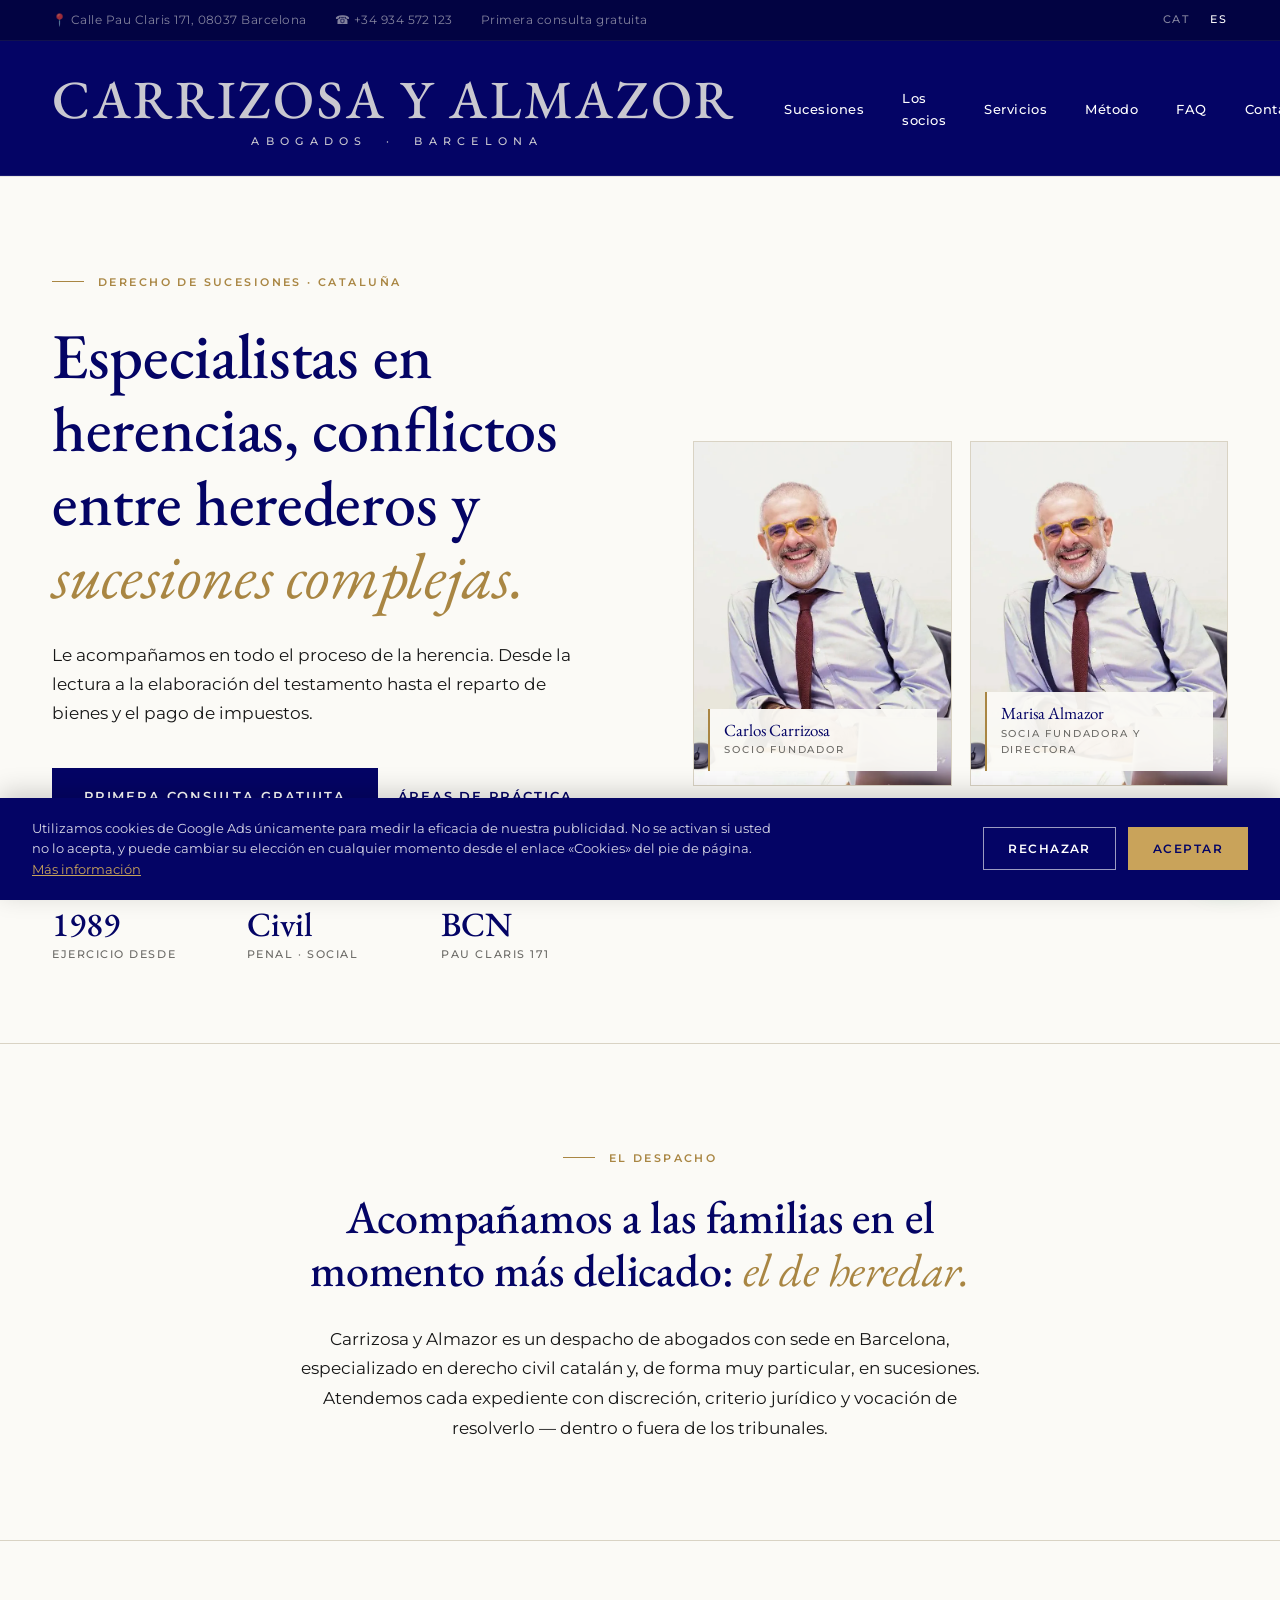
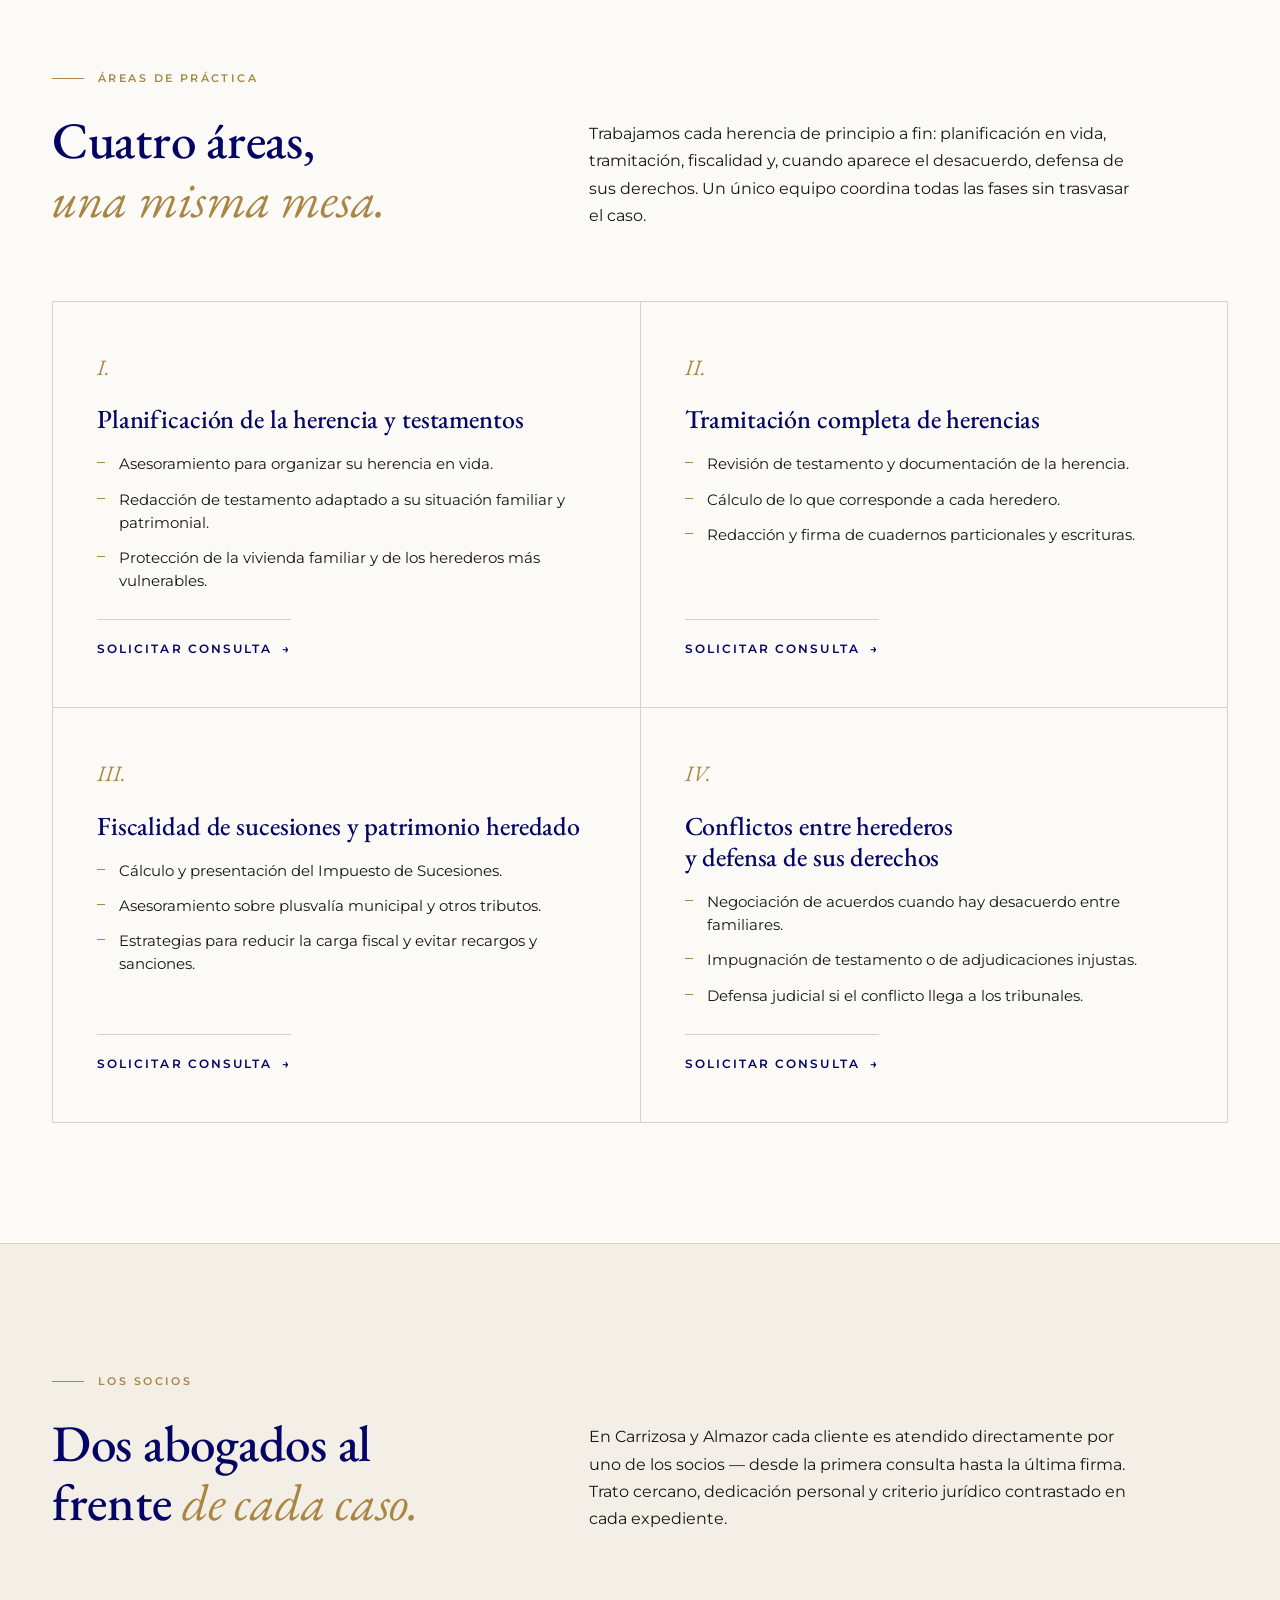
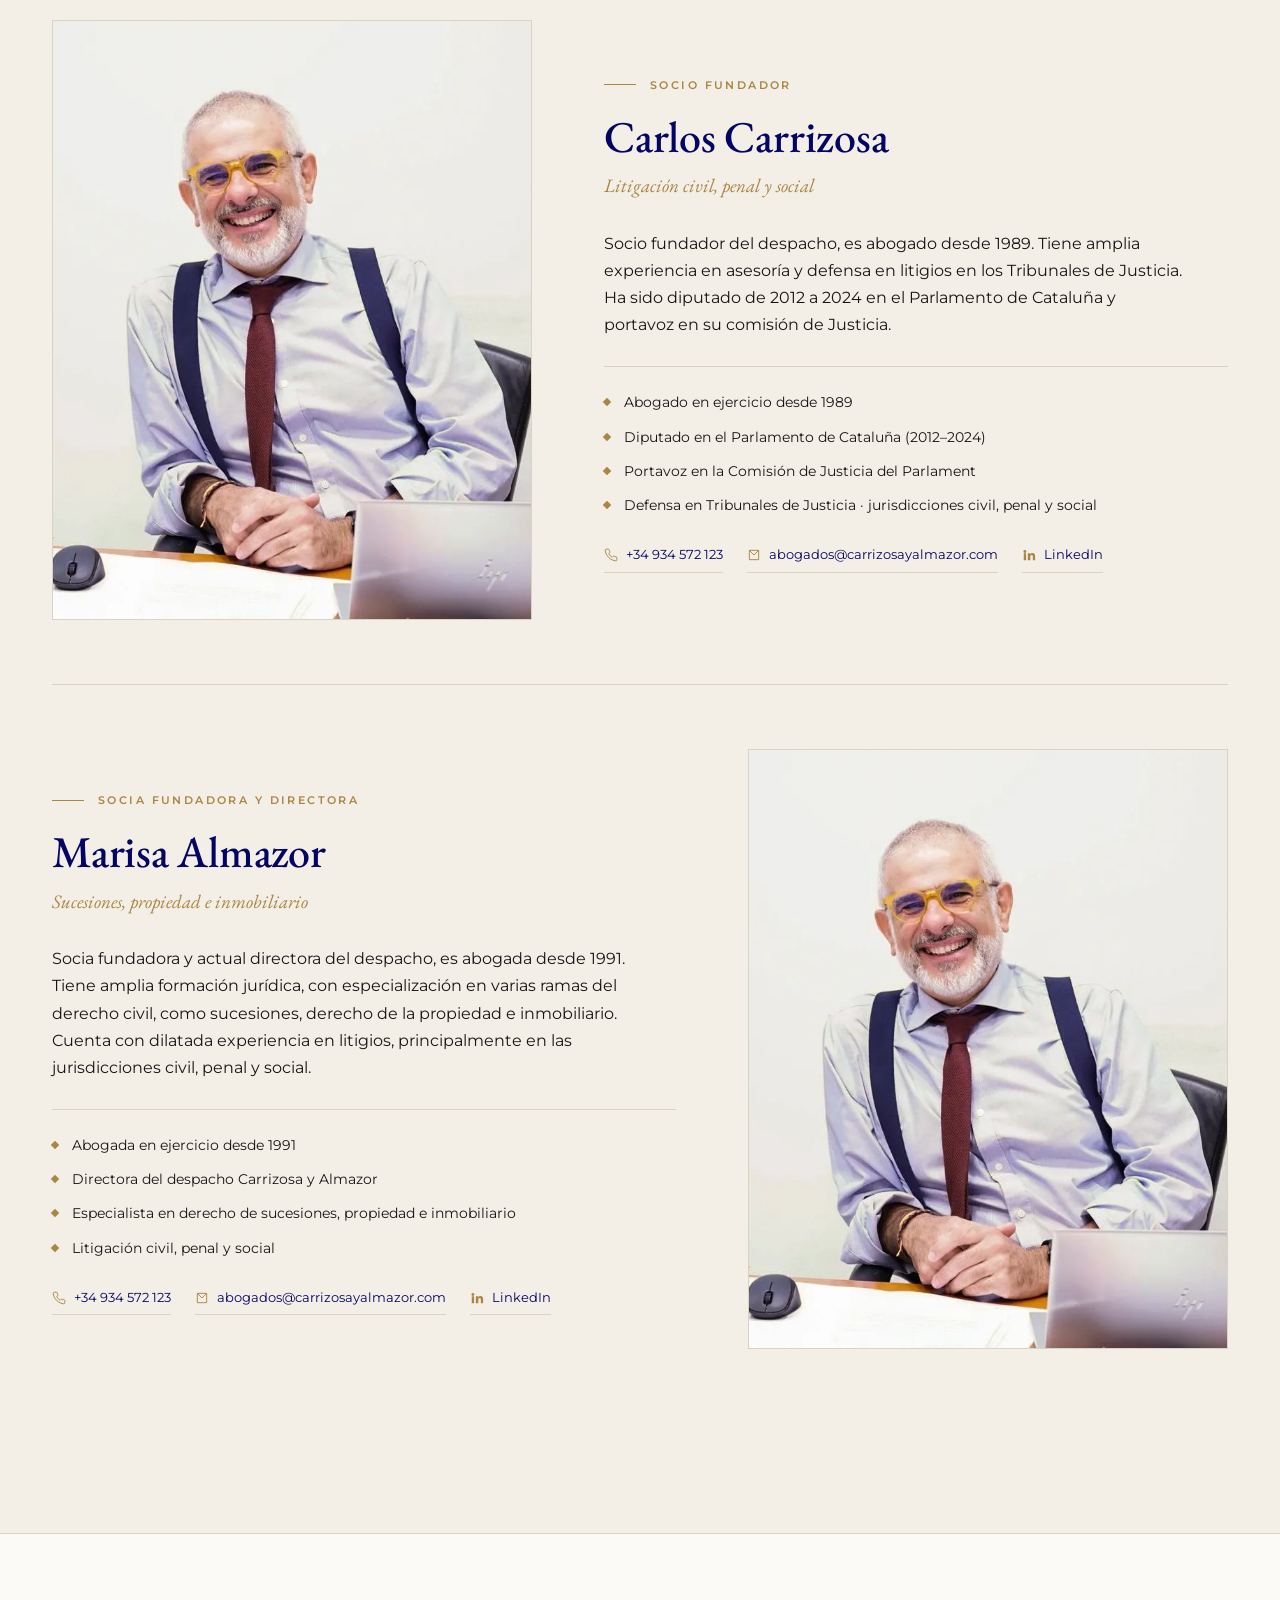
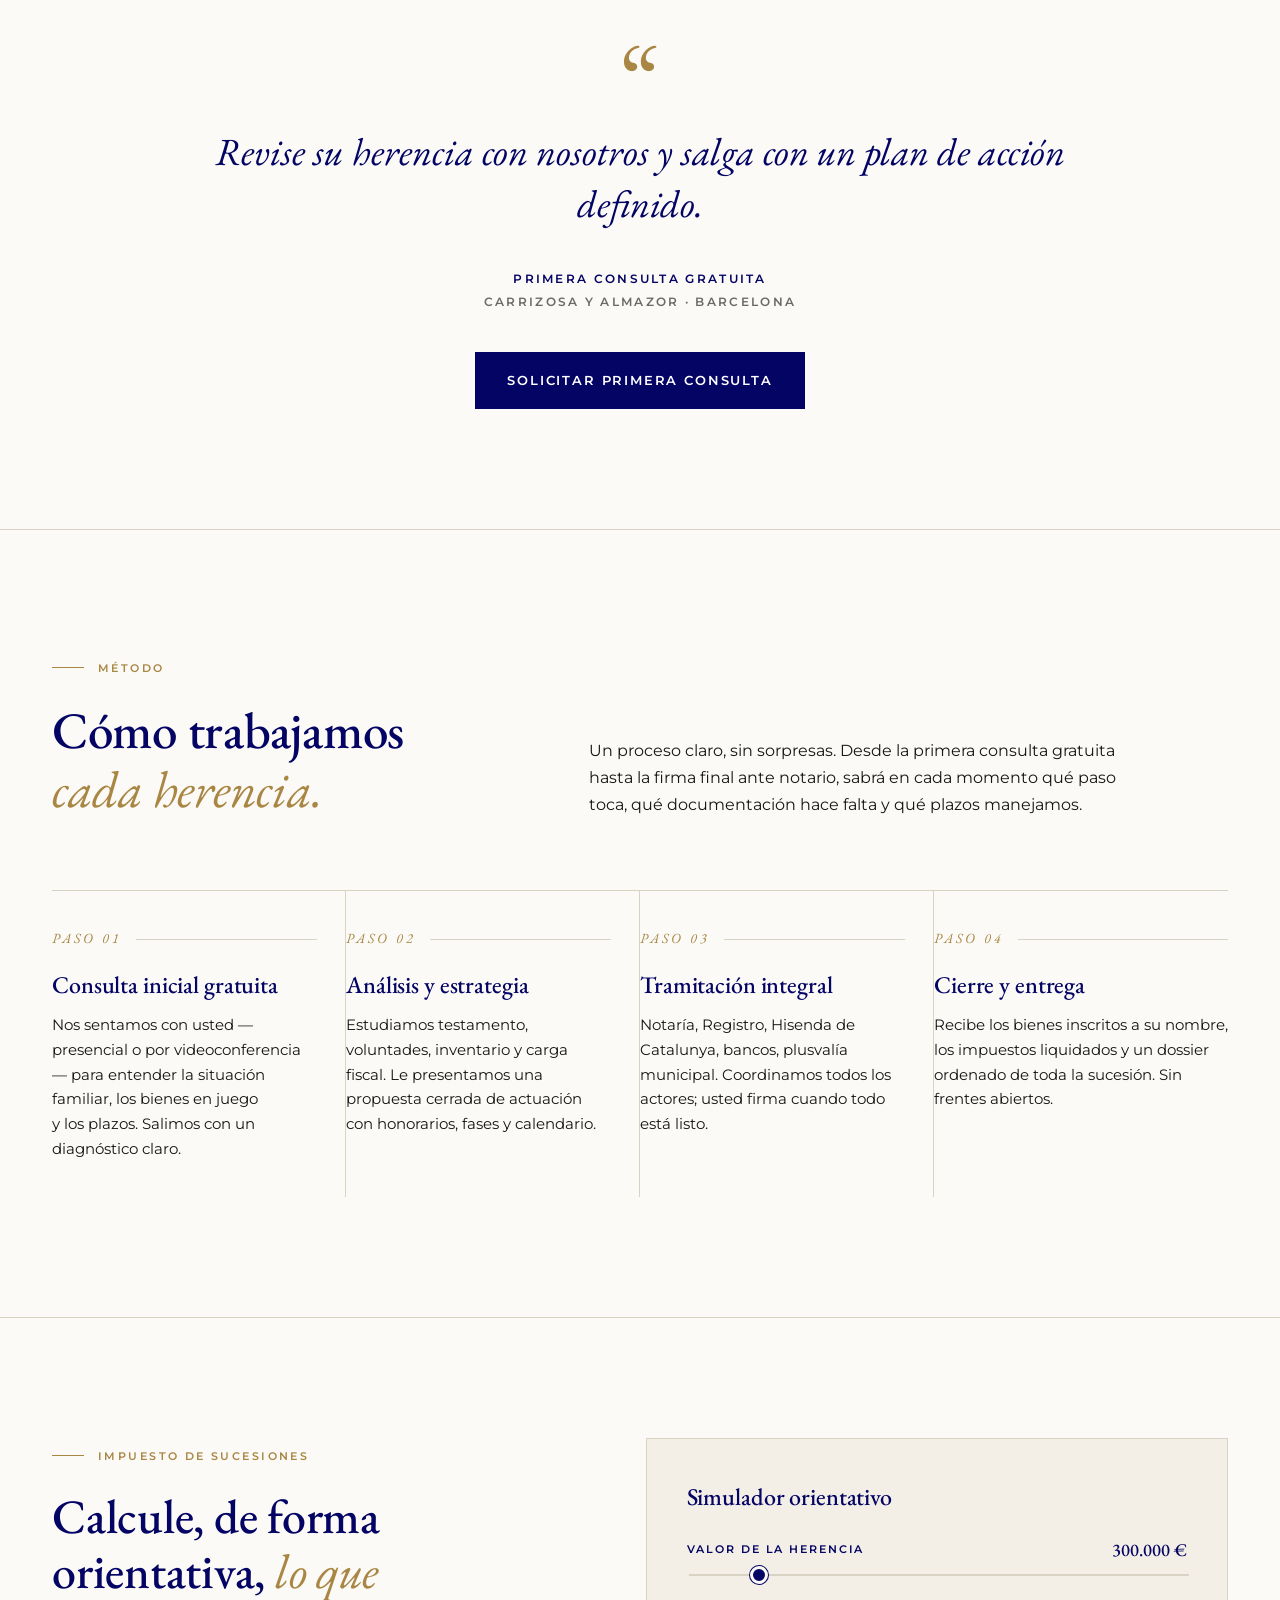
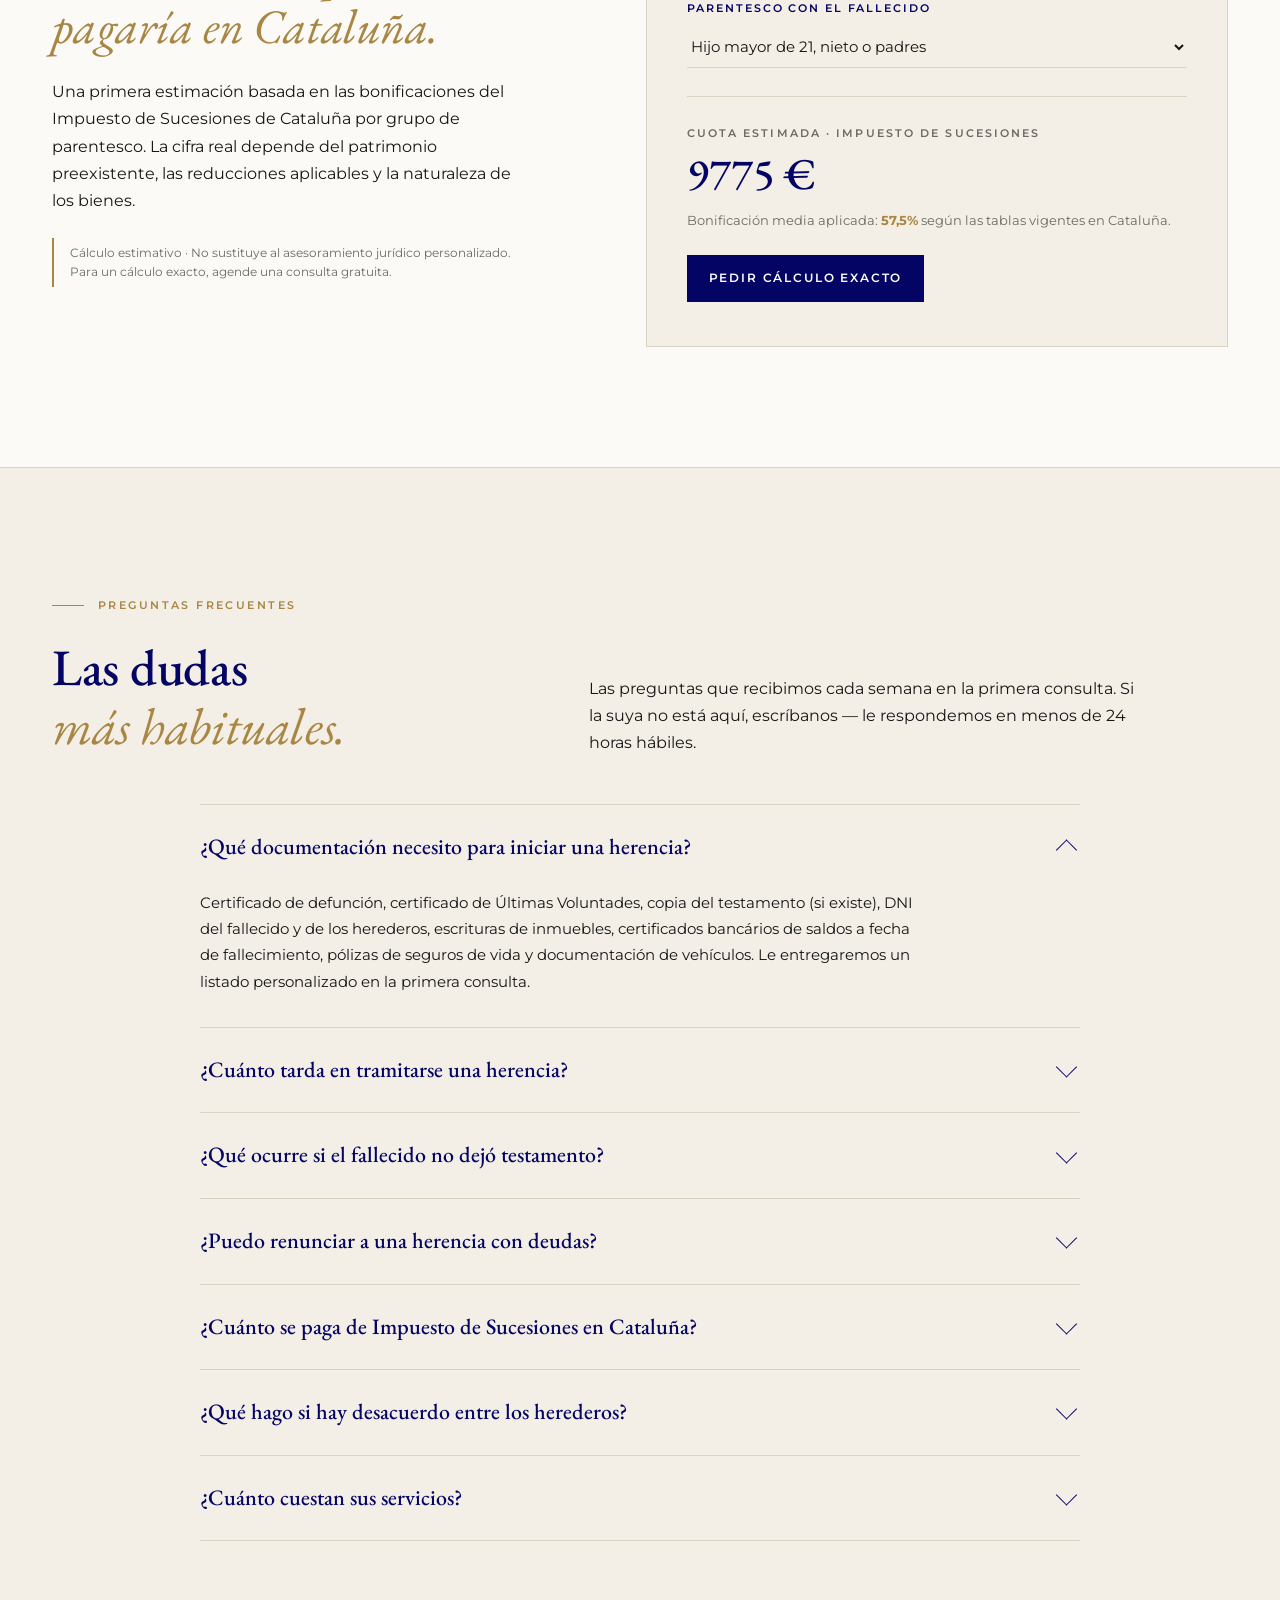
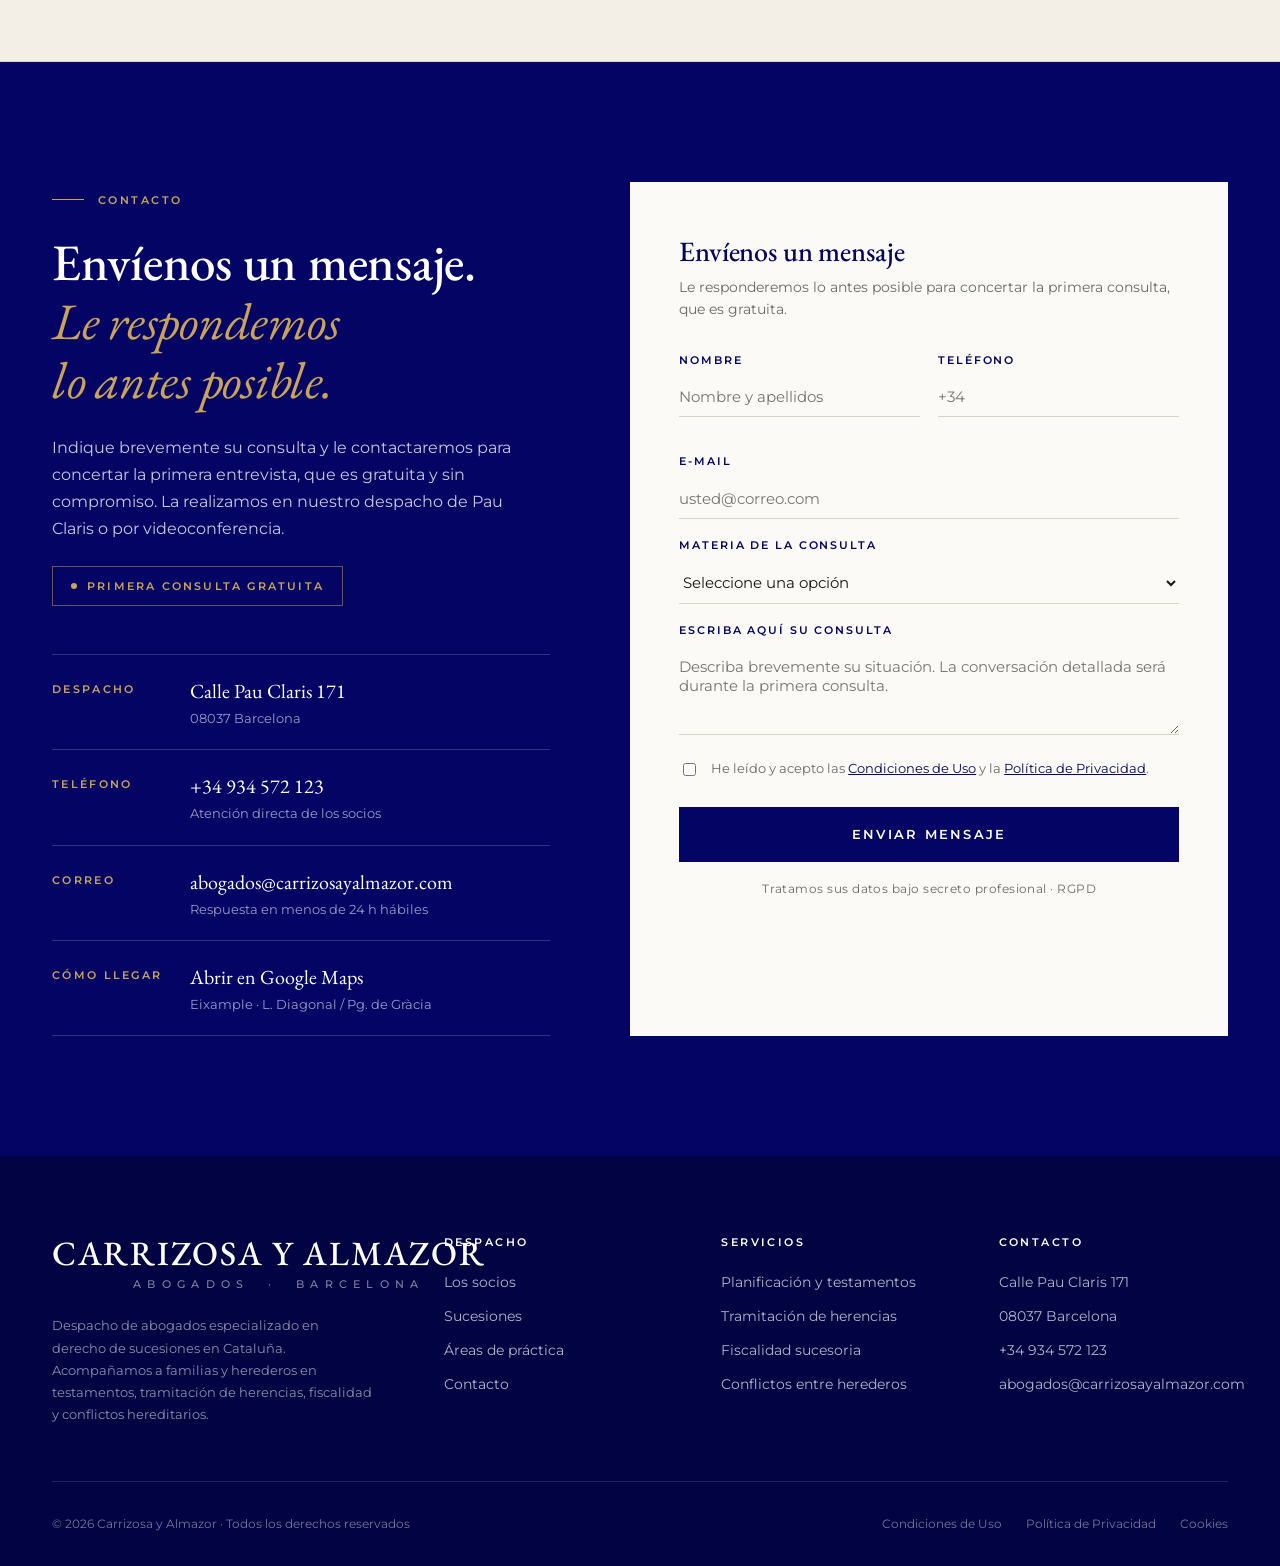
==== commit 0ac9f5c1: "fix(calculadora): tarifa propia de Cataluna art. 57 Ley 19/2010 + coeficiente multiplicador art. 58 " ====
--- a/index.html
+++ b/index.html
@@ -1698,9 +1698,9 @@
         return suma / base;
       }
       function tarifa(base){
-        // Tarifa estatal aproximada (escalado simplificado)
-        var tramos = [[7993,7.65],[7987,8.5],[7987,9.35],[7987,10.2],[39877,11.05],[39877,16.15],[239389,21.25],[398777,29.75]];
-        var tipoFinal = 34;
+        // Tarifa propia de Cataluna, art. 57 Ley 19/2010 (7-32% en 5 tramos)
+        var tramos = [[50000,7],[100000,11],[250000,17],[400000,24]];
+        var tipoFinal = 32;
         var c = 0, restante = base;
         for(var i=0;i<tramos.length && restante>0;i++){
           var t = Math.min(restante, tramos[i][0]);
@@ -1716,7 +1716,9 @@
         // Reduccion por parentesco (orientativa; padres 30.000 - se afina en consulta)
         var reducc = {conyuge:100000, gi:100000, gii:100000, giii:8000, giv:0}[k] || 0;
         var base = Math.max(0, v - reducc);
-        var cuota = tarifa(base);
+        // Coeficiente multiplicador art. 58 Ley 19/2010 (patrimonio preexistente < 500.000)
+        var coef = {giii:1.5882, giv:2}[k] || 1;
+        var cuota = tarifa(base) * coef;
         var bonifPct = 0;
         if(k==='conyuge') bonifPct = 99;
         else if(k==='gi') bonifPct = bonifMedia(base, TABLA_GI);
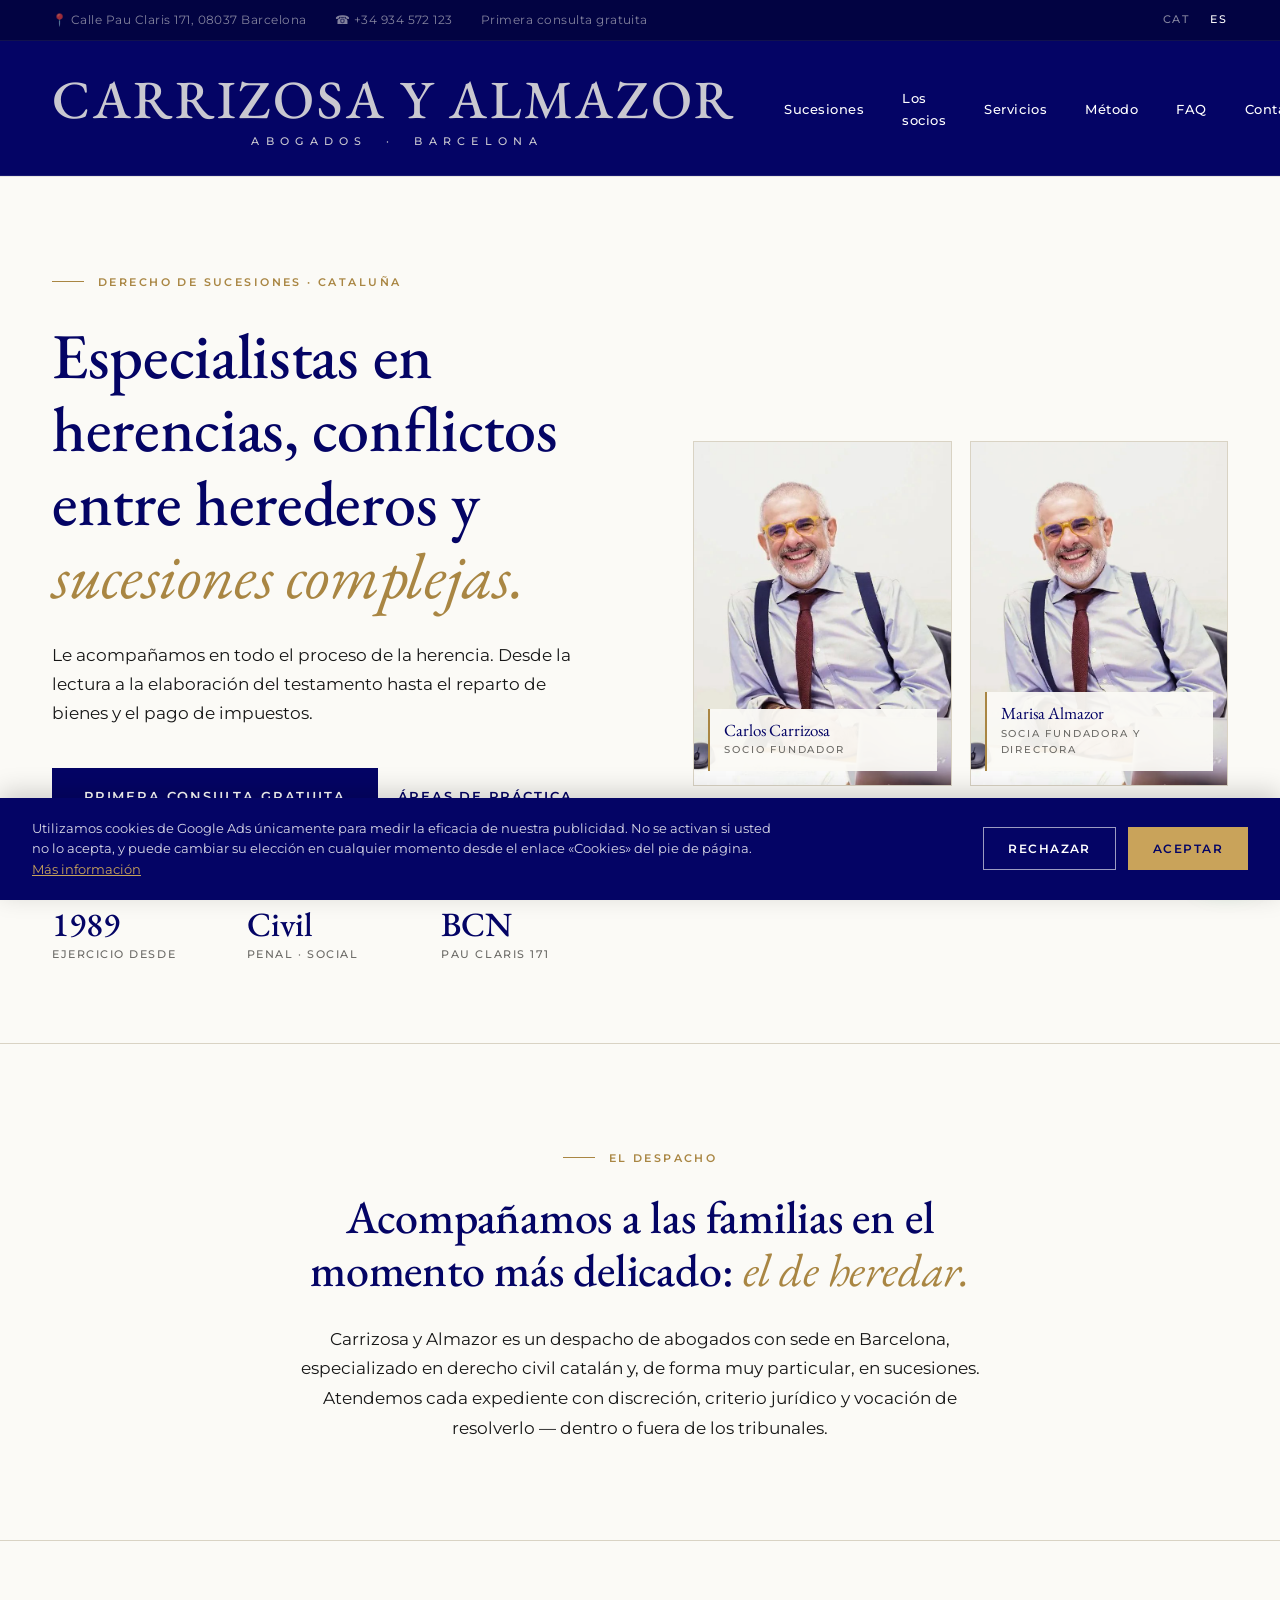
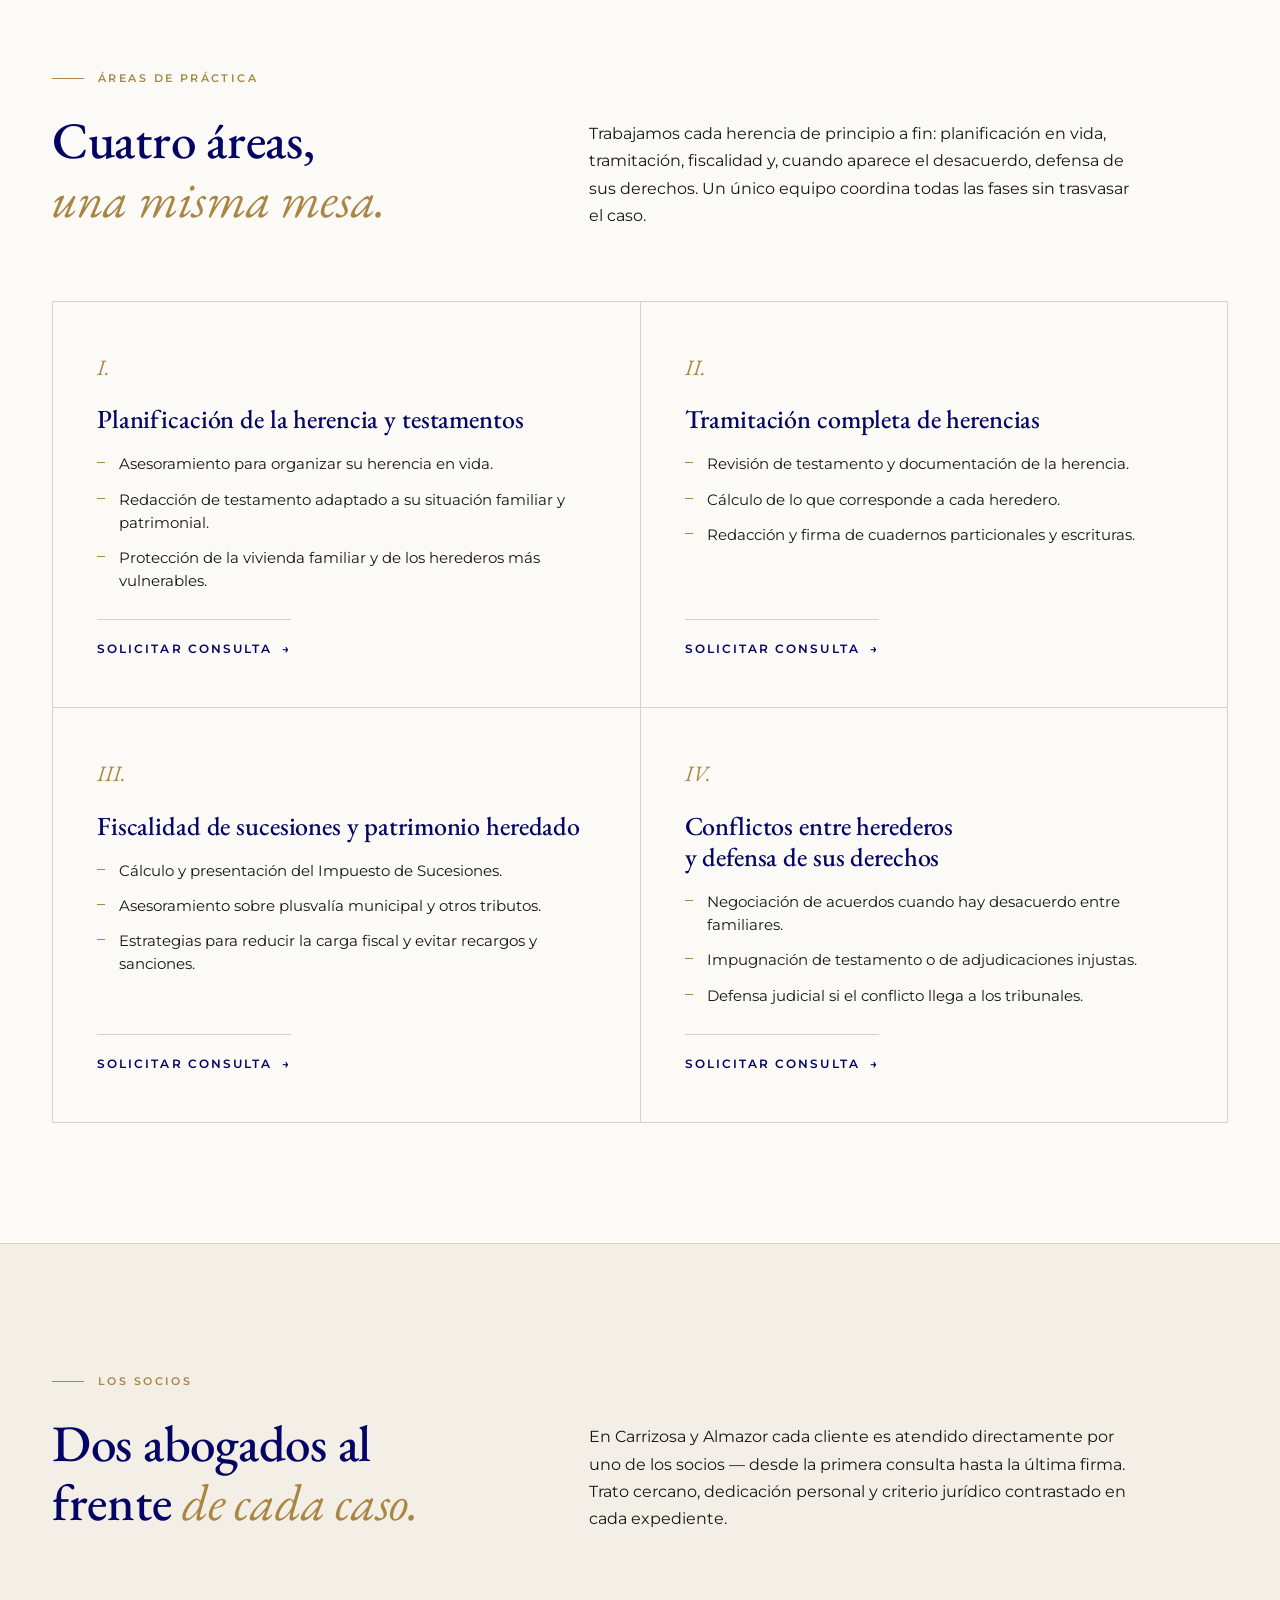
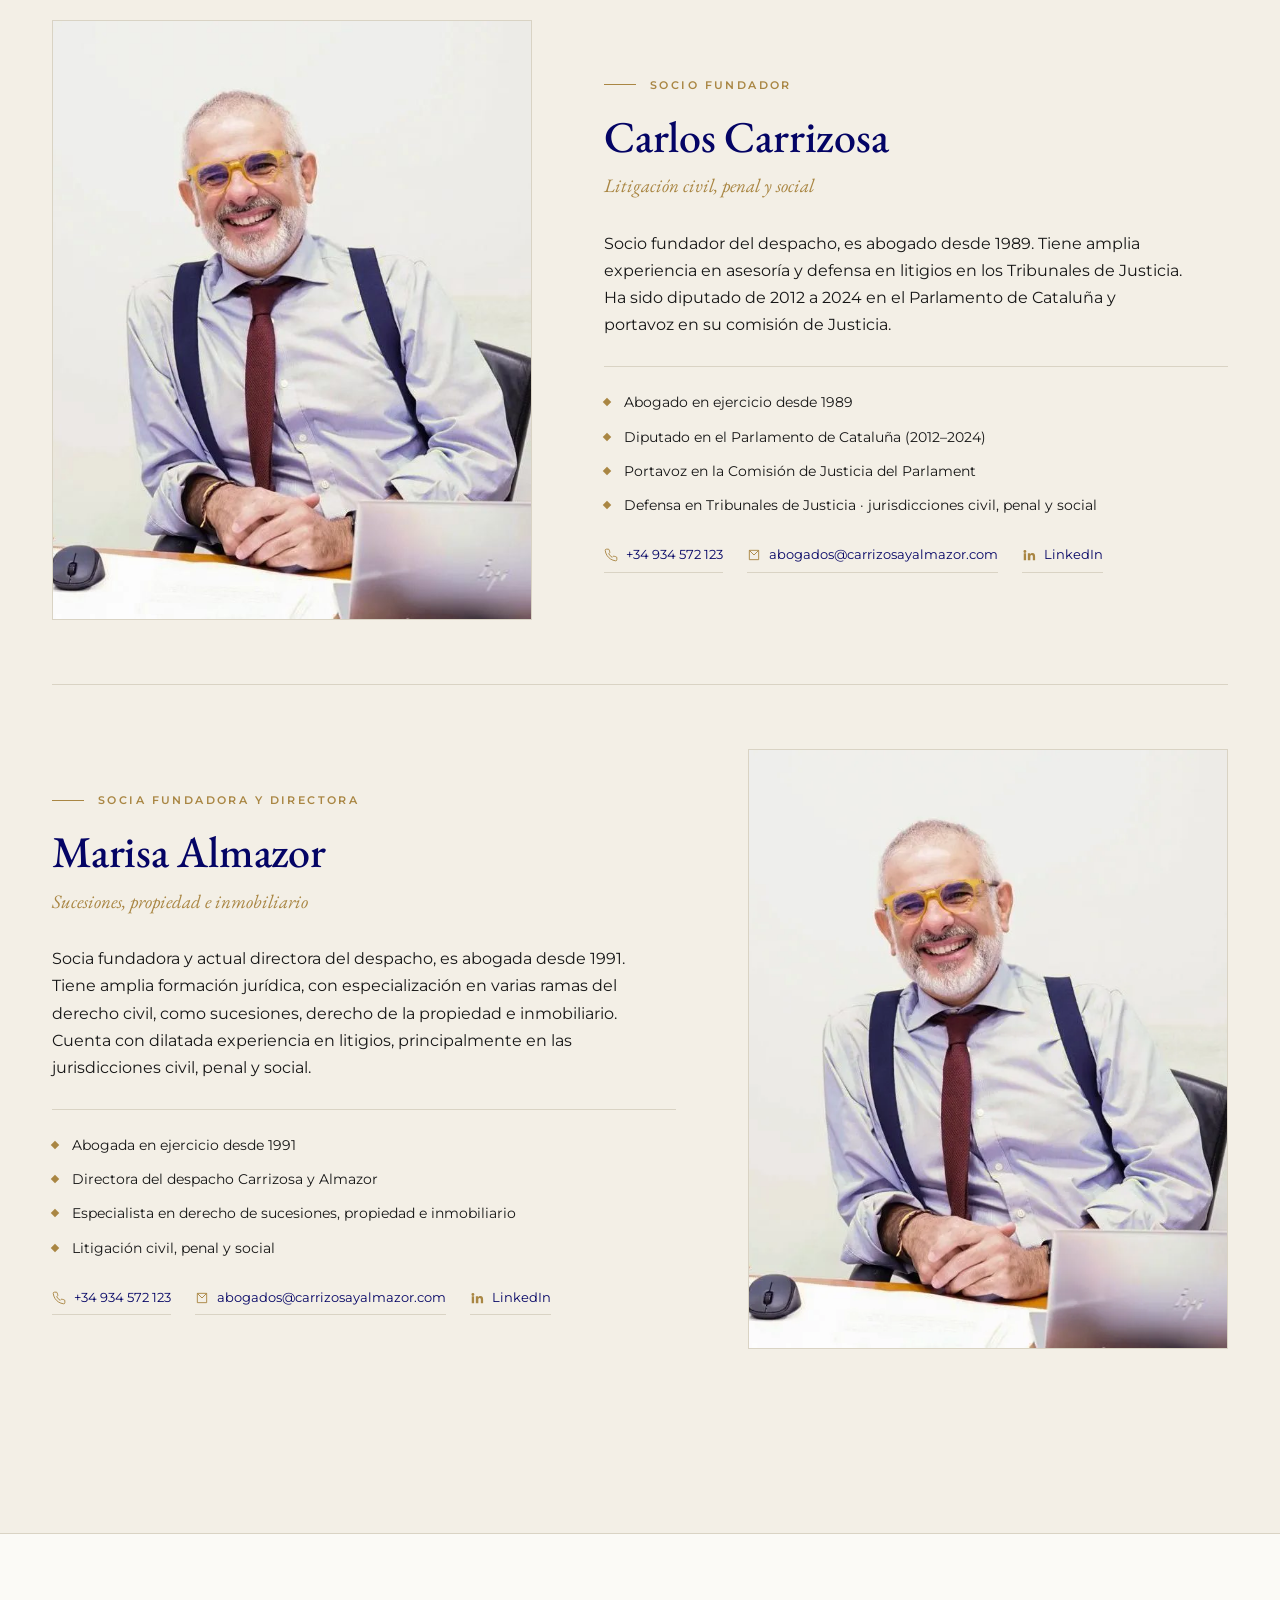
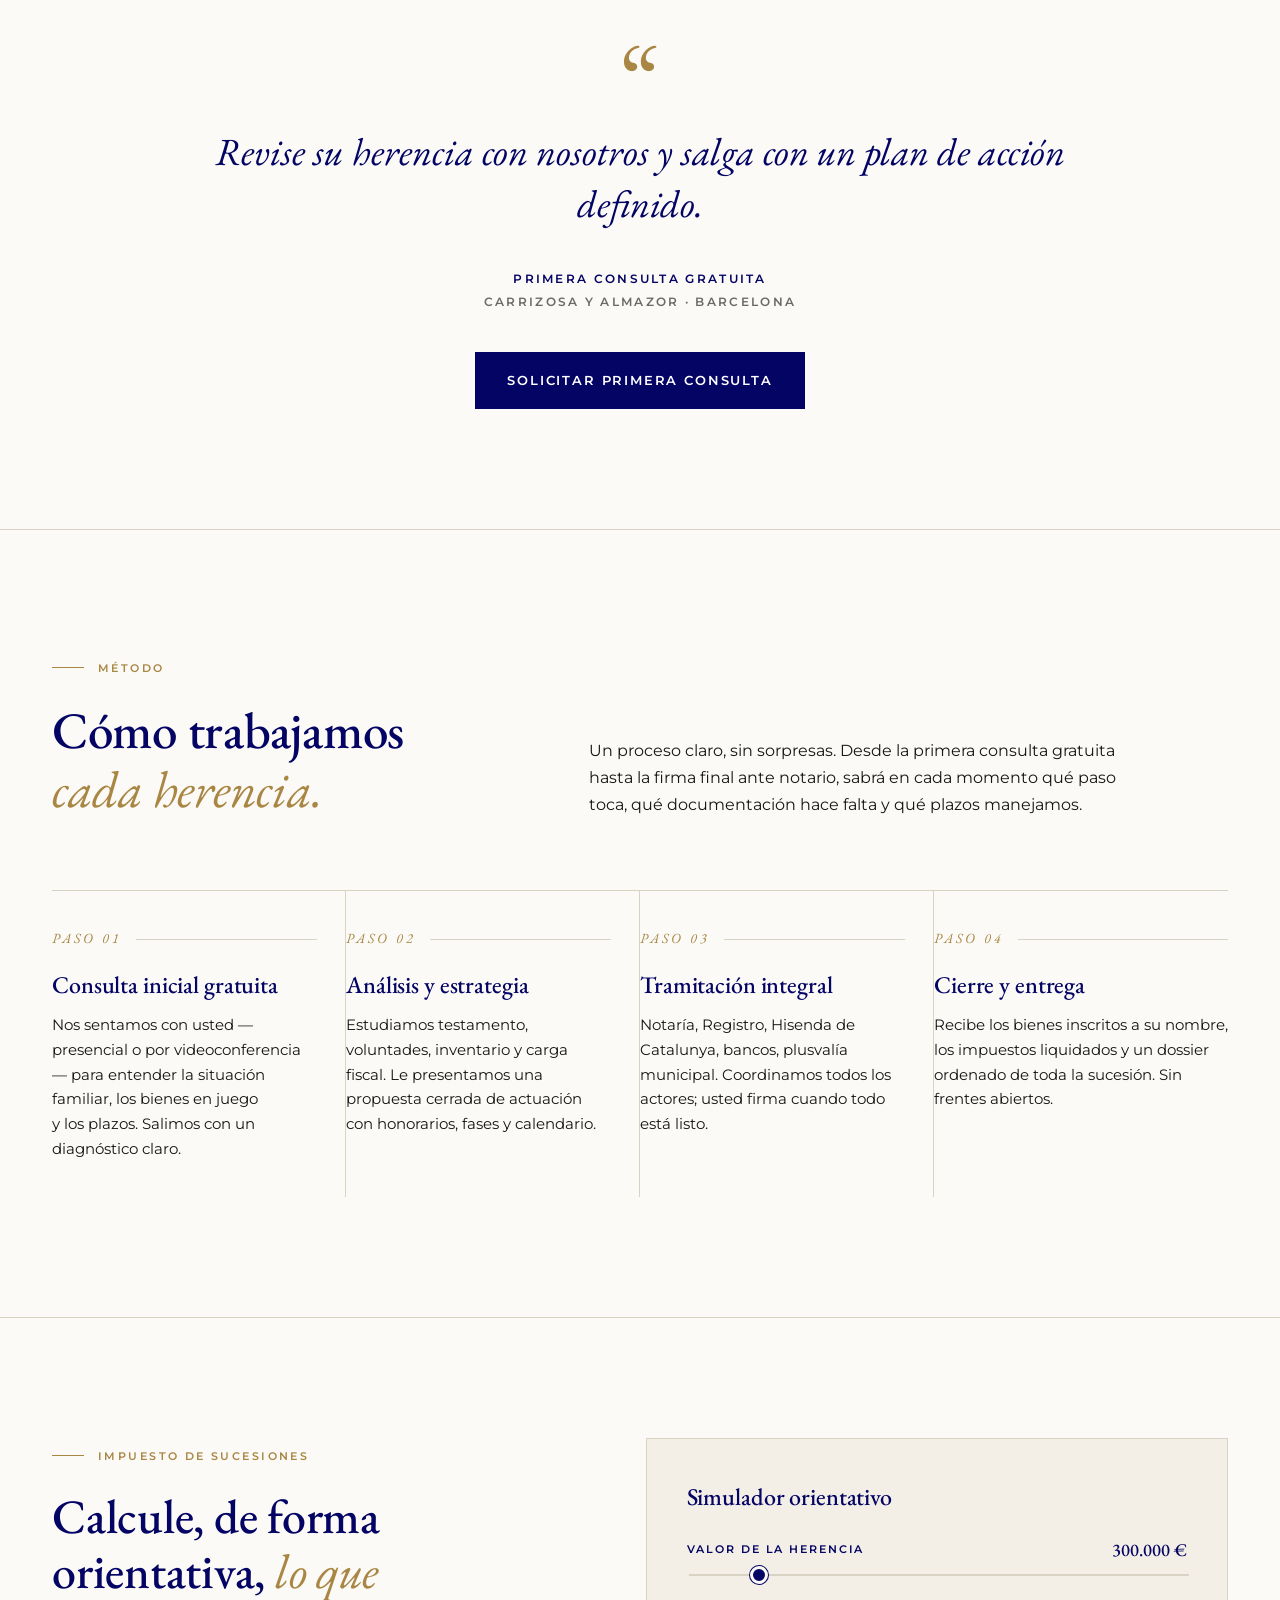
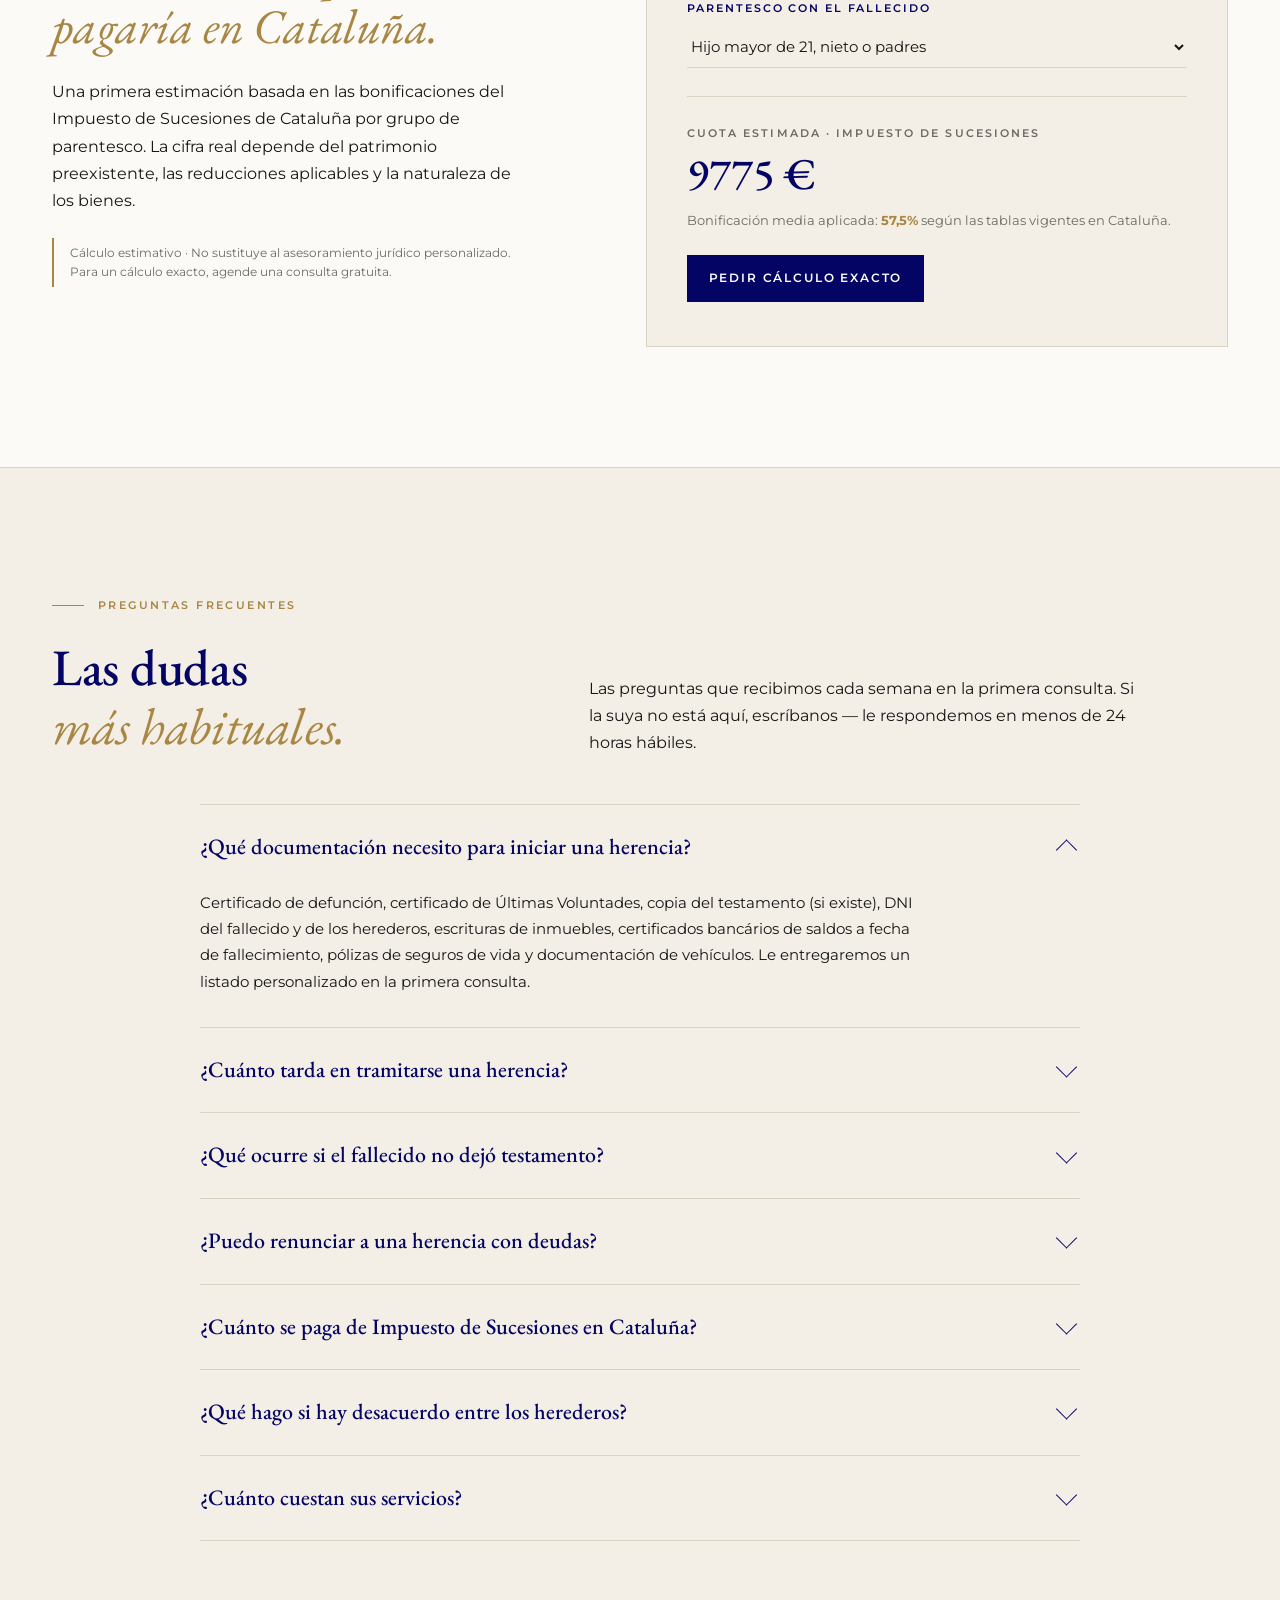
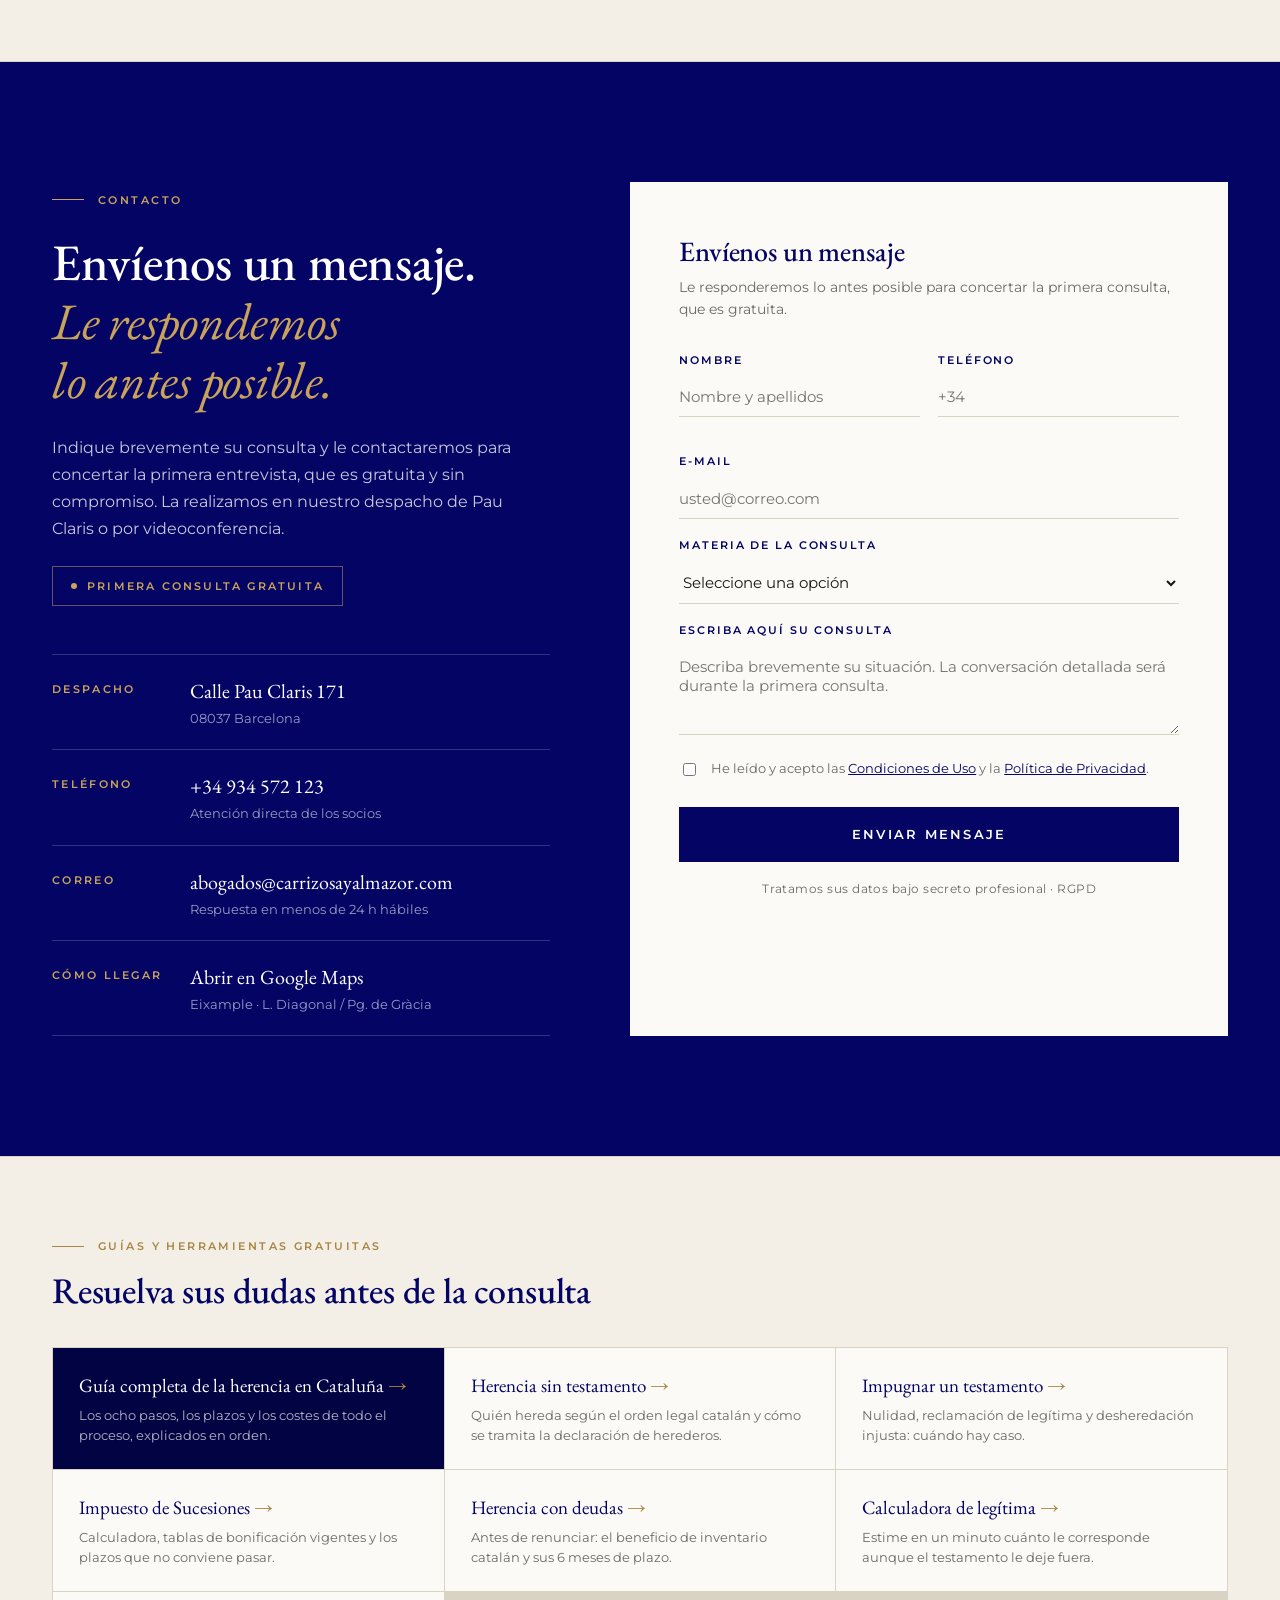
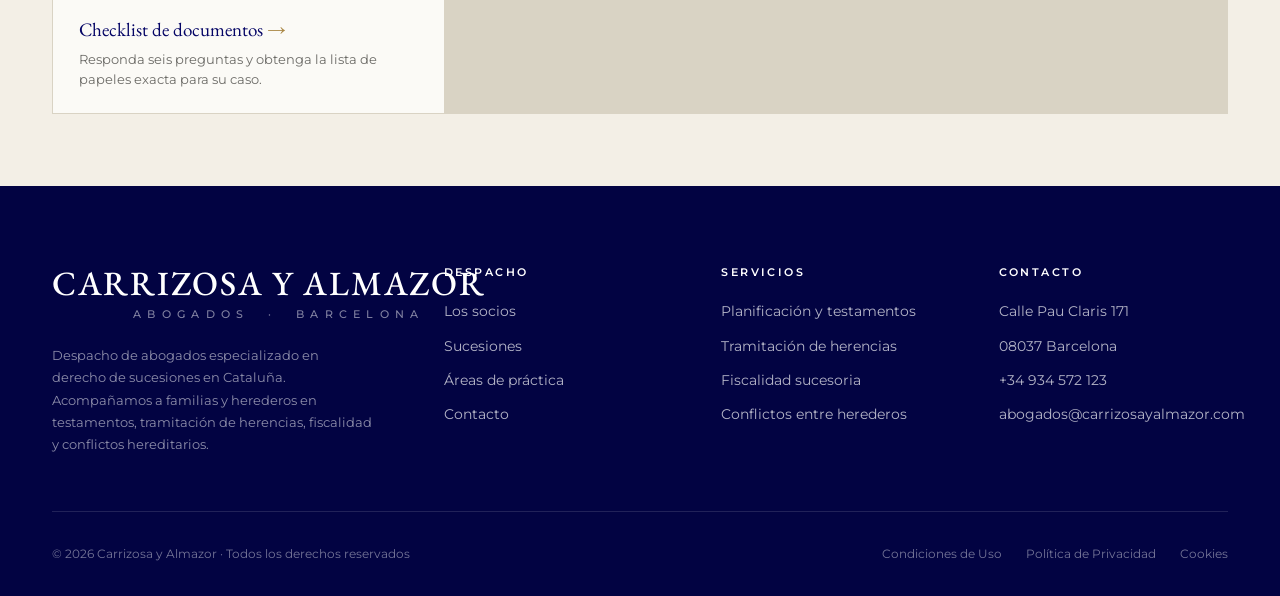
==== commit 414f0d6a: "feat(seo): seccion Guias y herramientas en ambas landings (enlaces internos al cluster, tras el bloq" ====
--- a/index.html
+++ b/index.html
@@ -1080,6 +1080,23 @@
     .footer-bottom{flex-direction:column;align-items:flex-start;text-align:left;font-size:11.5px}
     .footer-bottom .legal{flex-wrap:wrap;gap:16px}
   }
+
+  /* GUIAS Y HERRAMIENTAS (enlaces al cluster; SEO, colocado tras el contacto) */
+  .guias{background:var(--bg-2);border-top:1px solid var(--line);padding:72px 0}
+  .guias .eyebrow{margin-bottom:14px}
+  .guias h2{font-size:clamp(26px,3vw,36px);margin:0 0 36px}
+  .guias-grid{display:grid;grid-template-columns:repeat(3,1fr);gap:1px;background:var(--line);border:1px solid var(--line)}
+  .guia-link{background:var(--bg);padding:26px 26px 24px;text-decoration:none;display:block;transition:background .15s}
+  .guia-link:hover{background:#fff}
+  .guia-link .gt{font-family:"EB Garamond",serif;color:var(--ink);font-size:19px;line-height:1.3;margin-bottom:6px}
+  .guia-link .gd{font-size:13px;line-height:1.55;color:var(--muted)}
+  .guia-link .gt::after{content:" \2192";color:var(--gold)}
+  .guia-link.destacada{background:var(--ink-2)}
+  .guia-link.destacada .gt{color:#fff}
+  .guia-link.destacada .gd{color:#b6b4c6}
+  .guia-link.destacada:hover{background:var(--ink)}
+  @media(max-width:980px){.guias-grid{grid-template-columns:1fr 1fr}}
+  @media(max-width:680px){.guias{padding:52px 0}.guias-grid{grid-template-columns:1fr}}
 </style>
 </head>
 <body>
@@ -1563,6 +1580,45 @@
           Oops, algo ha salido mal. Por favor, inténtelo más tarde o llámenos al +34 934 572 123.
         </p>
       </form>
+    </div>
+  </section>
+
+
+  <!-- GUIAS Y HERRAMIENTAS (cluster SEO) -->
+  <section class="guias" id="guias">
+    <div class="container">
+      <span class="eyebrow">Guías y herramientas gratuitas</span>
+      <h2>Resuelva sus dudas antes de la consulta</h2>
+      <div class="guias-grid">
+        <a class="guia-link destacada" href="/guia-herencias-cataluna/">
+          <div class="gt">Guía completa de la herencia en Cataluña</div>
+          <div class="gd">Los ocho pasos, los plazos y los costes de todo el proceso, explicados en orden.</div>
+        </a>
+        <a class="guia-link" href="/herencia-sin-testamento/">
+          <div class="gt">Herencia sin testamento</div>
+          <div class="gd">Quién hereda según el orden legal catalán y cómo se tramita la declaración de herederos.</div>
+        </a>
+        <a class="guia-link" href="/impugnar-testamento/">
+          <div class="gt">Impugnar un testamento</div>
+          <div class="gd">Nulidad, reclamación de legítima y desheredación injusta: cuándo hay caso.</div>
+        </a>
+        <a class="guia-link" href="/impuesto-de-sucesiones/">
+          <div class="gt">Impuesto de Sucesiones</div>
+          <div class="gd">Calculadora, tablas de bonificación vigentes y los plazos que no conviene pasar.</div>
+        </a>
+        <a class="guia-link" href="/herencia-con-deudas/">
+          <div class="gt">Herencia con deudas</div>
+          <div class="gd">Antes de renunciar: el beneficio de inventario catalán y sus 6 meses de plazo.</div>
+        </a>
+        <a class="guia-link" href="/calculadora-legitima/">
+          <div class="gt">Calculadora de legítima</div>
+          <div class="gd">Estime en un minuto cuánto le corresponde aunque el testamento le deje fuera.</div>
+        </a>
+        <a class="guia-link" href="/documentos-herencia/">
+          <div class="gt">Checklist de documentos</div>
+          <div class="gd">Responda seis preguntas y obtenga la lista de papeles exacta para su caso.</div>
+        </a>
+      </div>
     </div>
   </section>
 
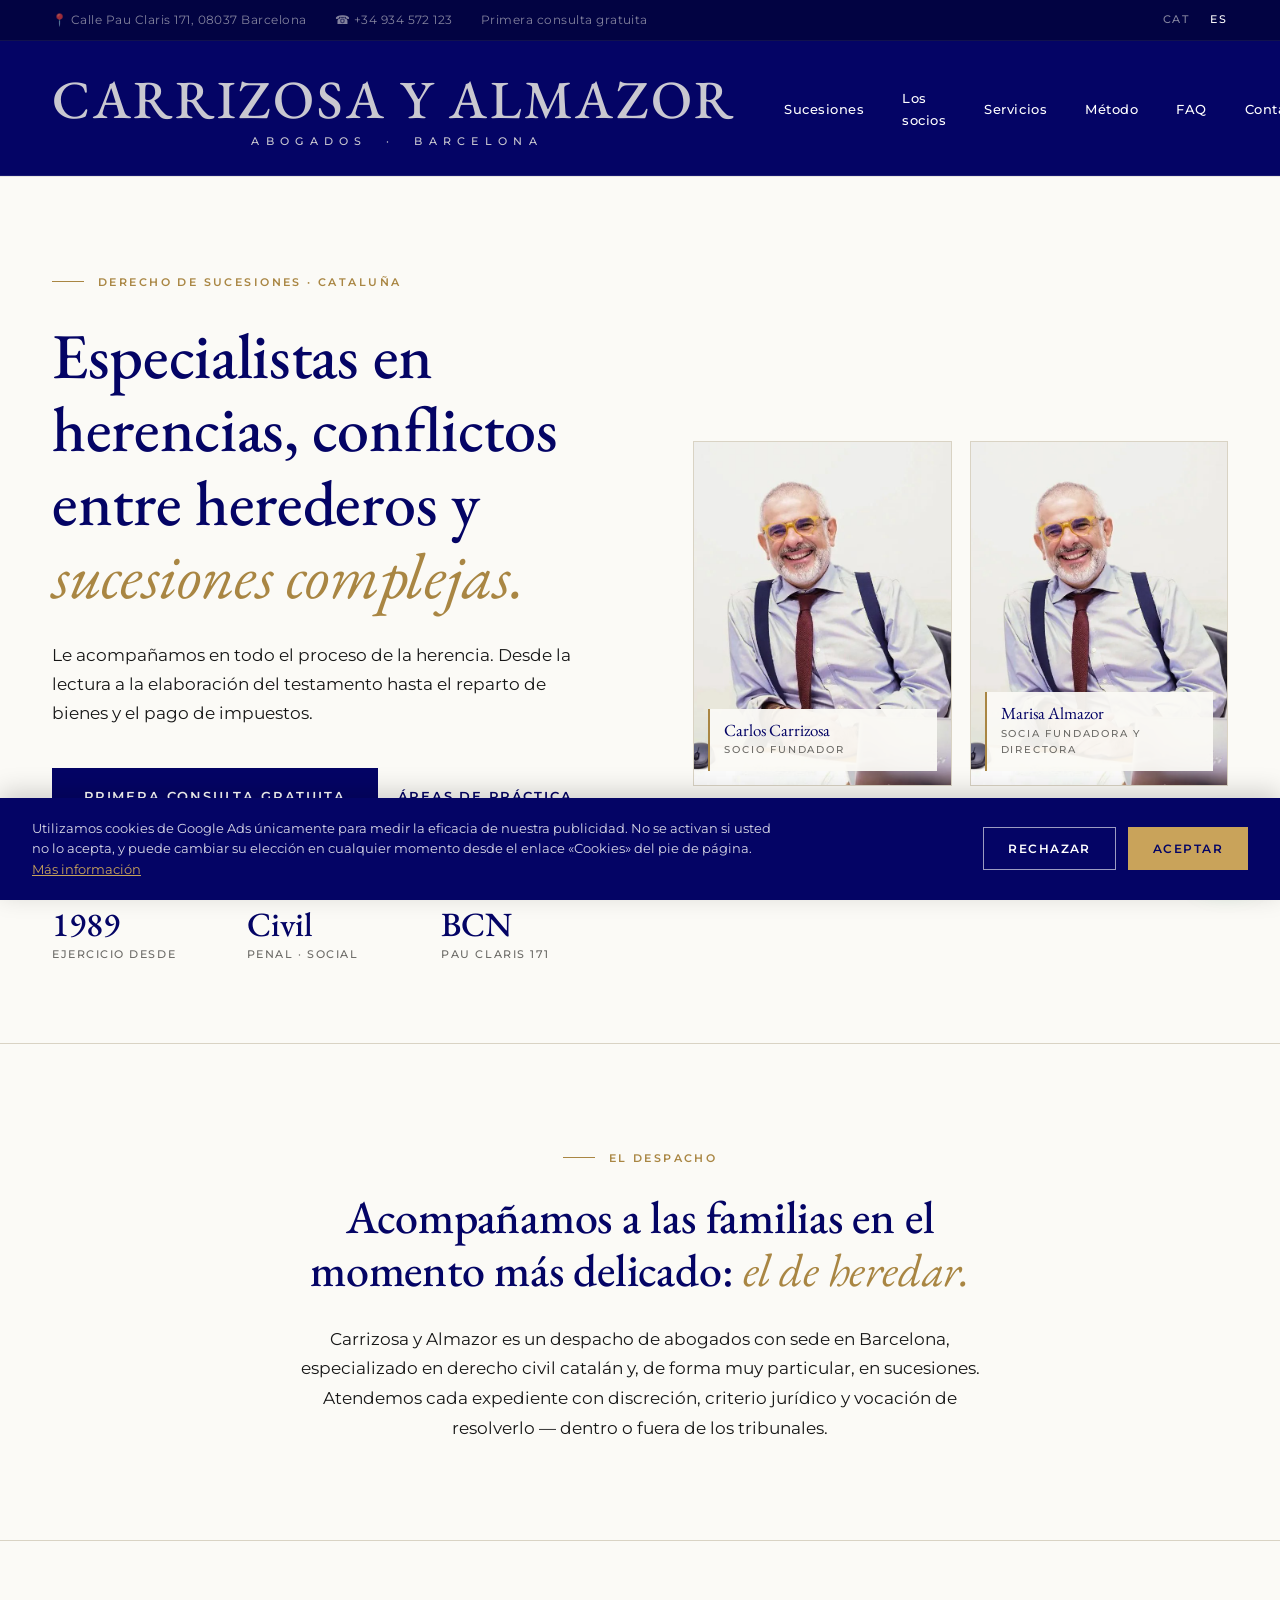
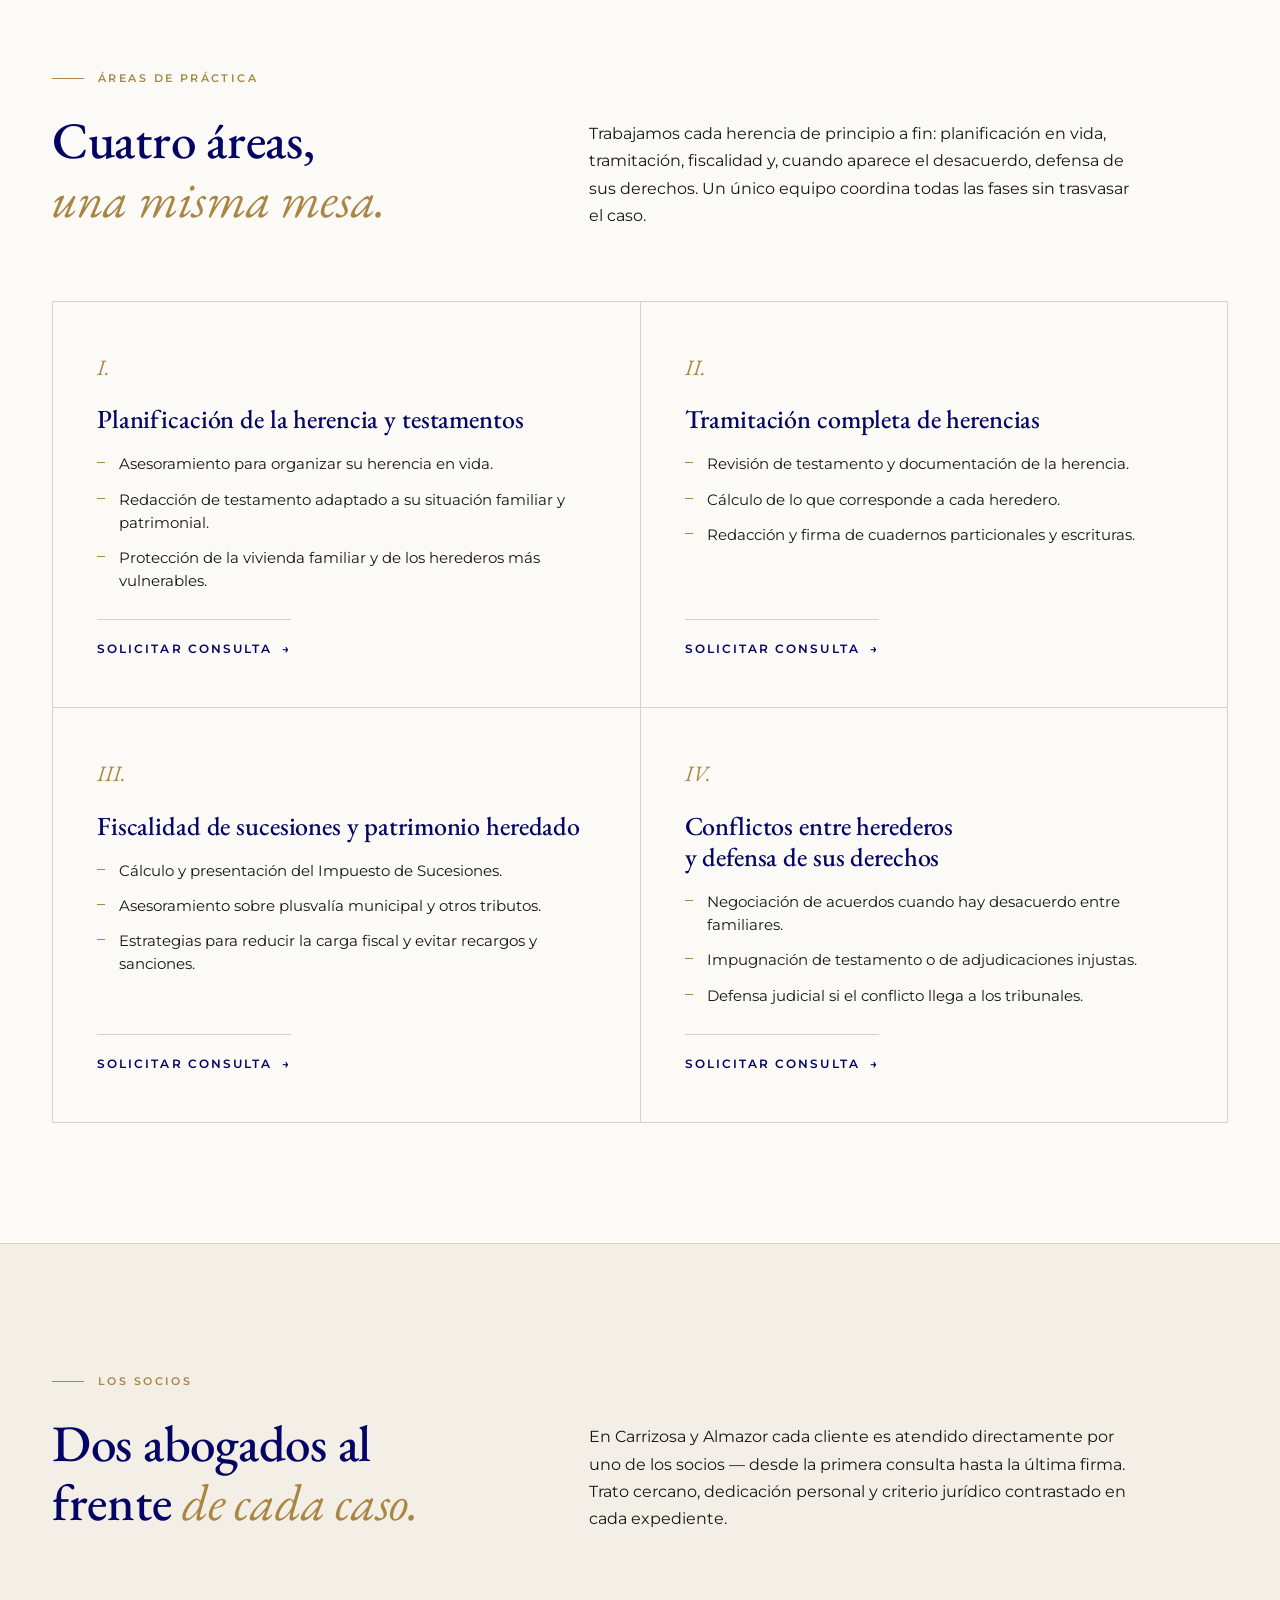
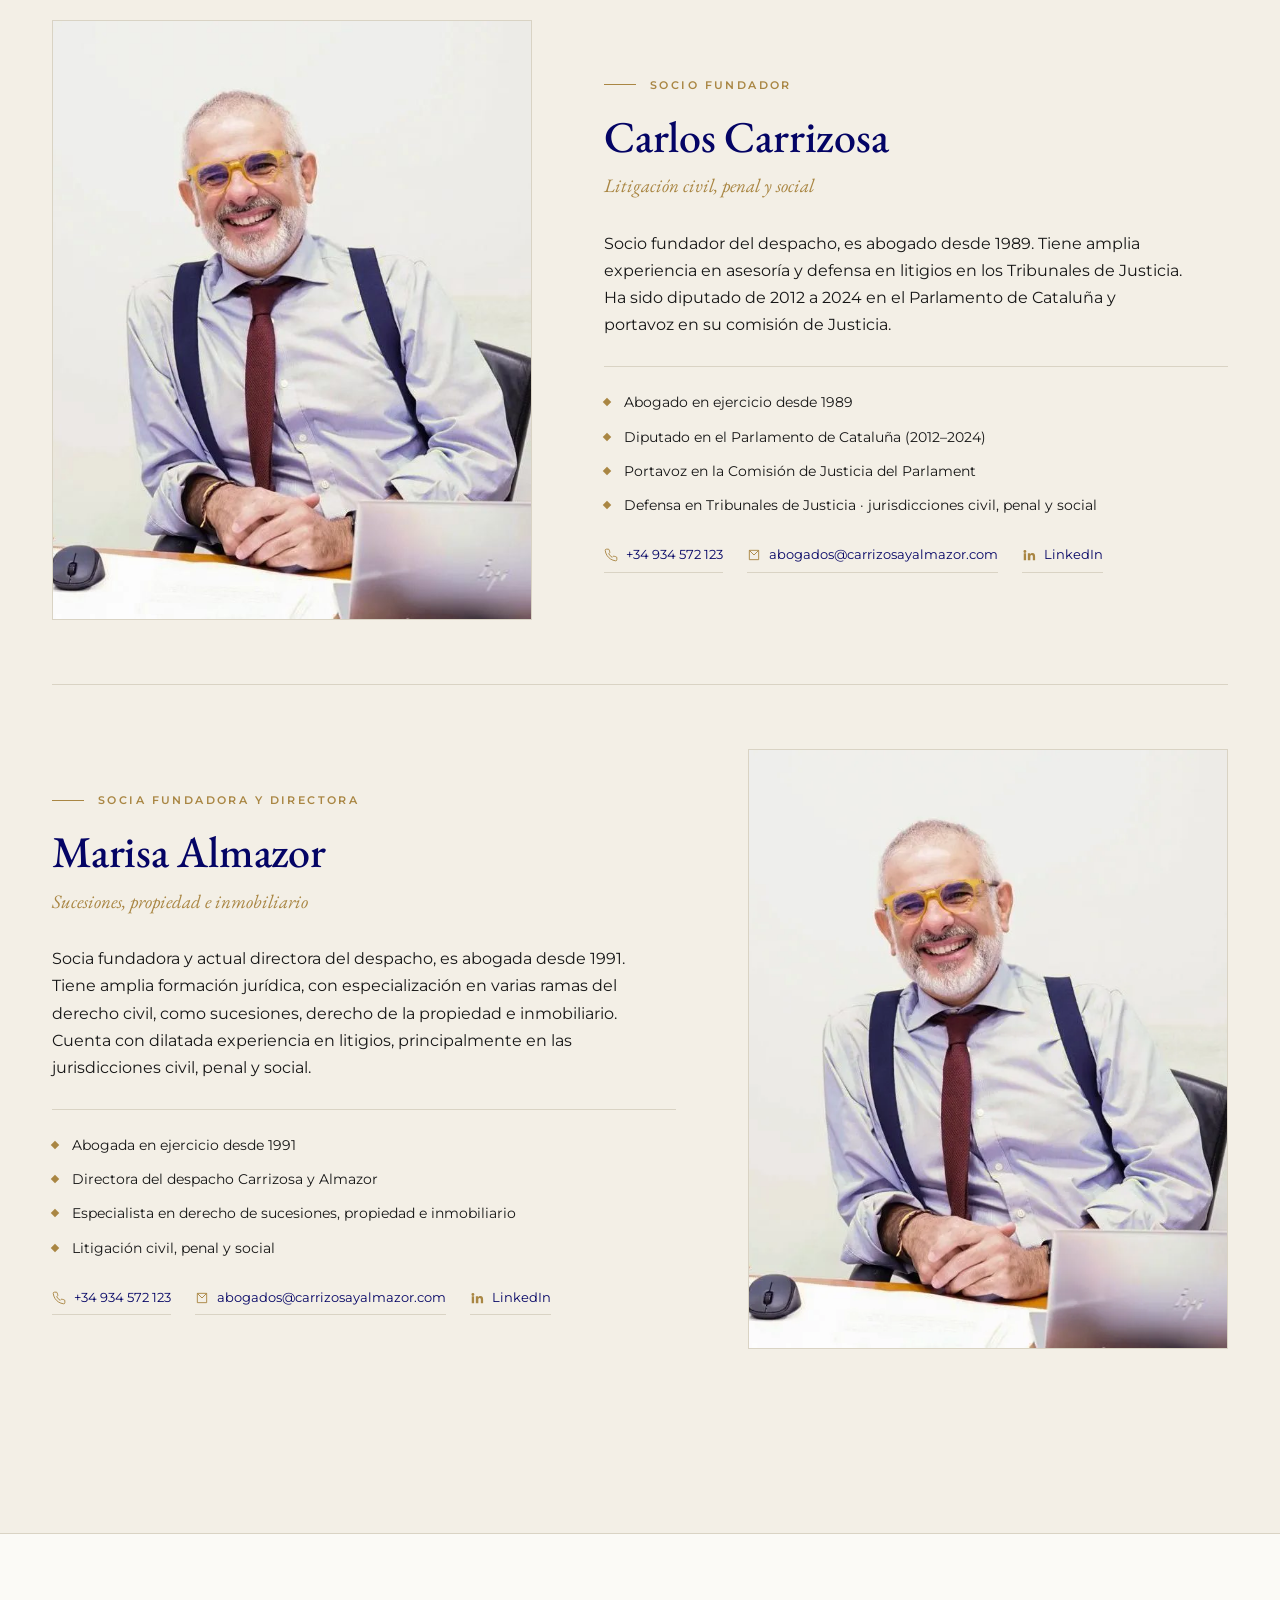
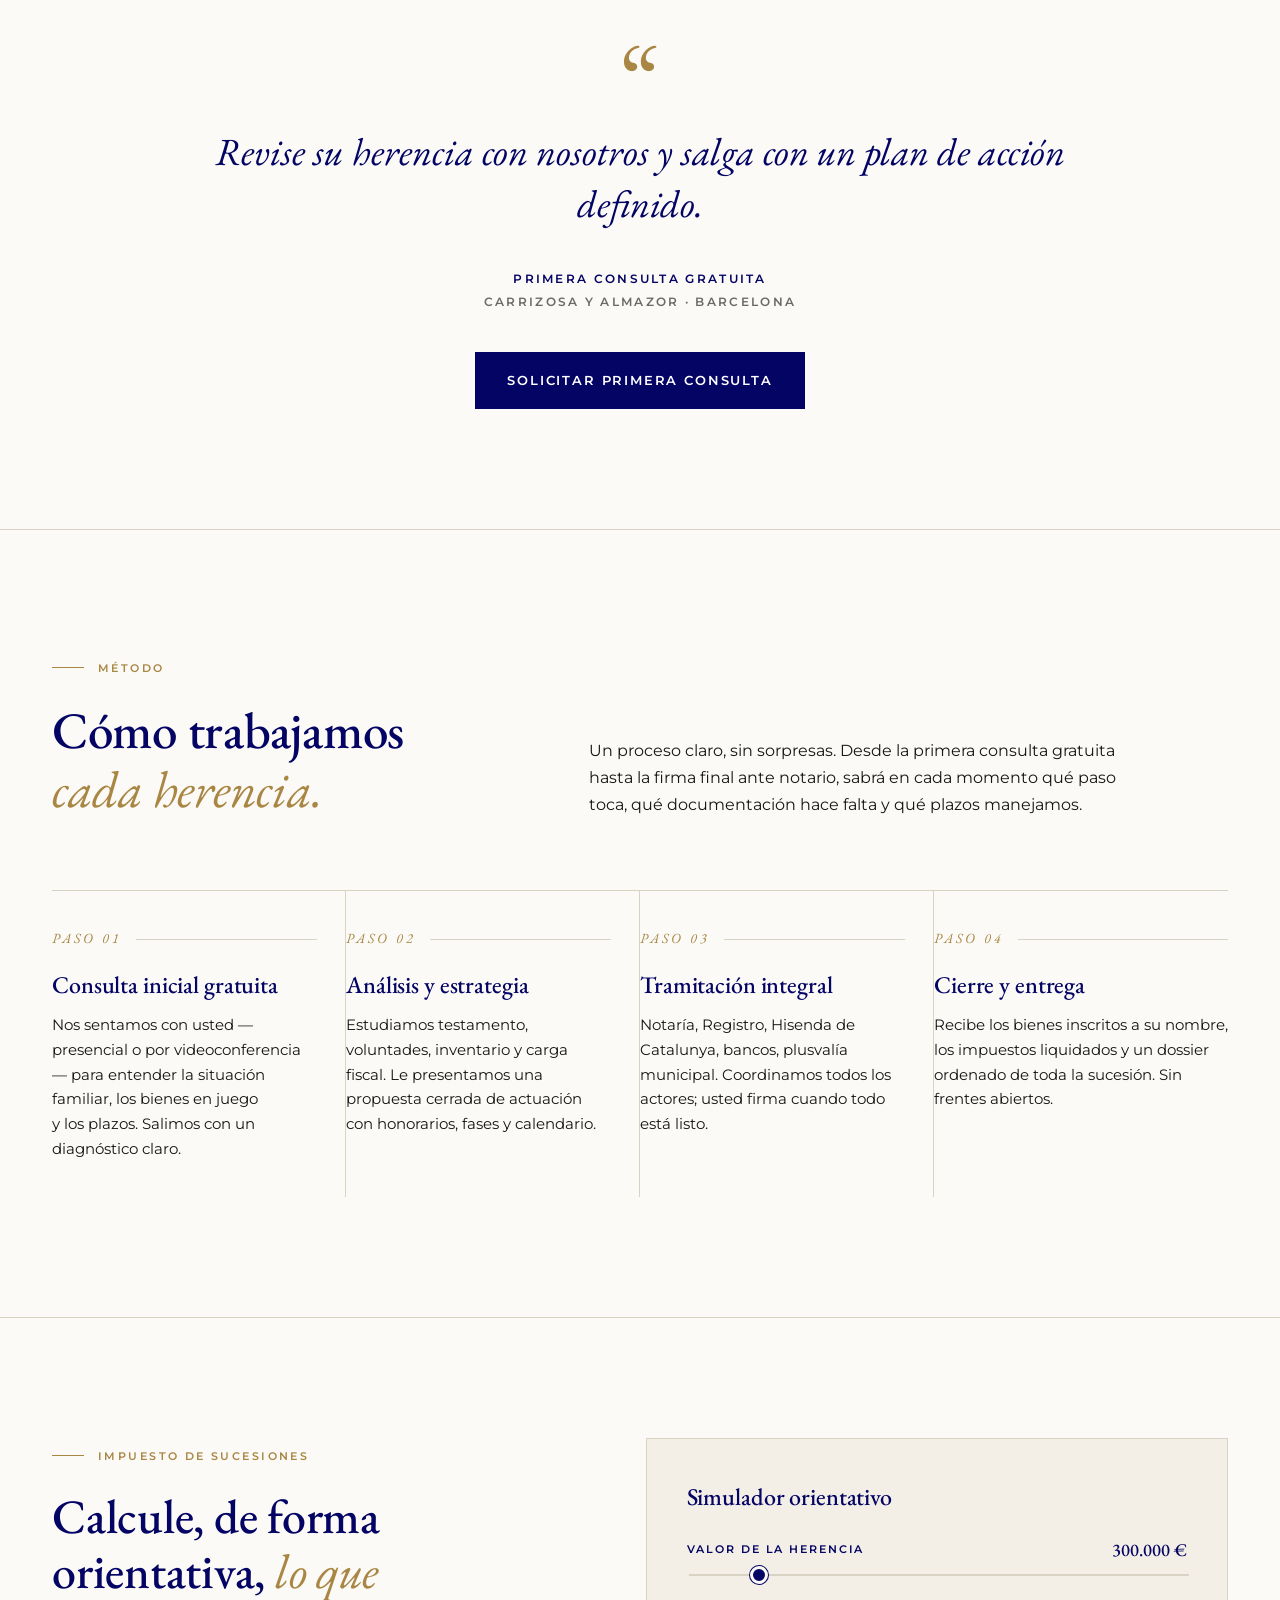
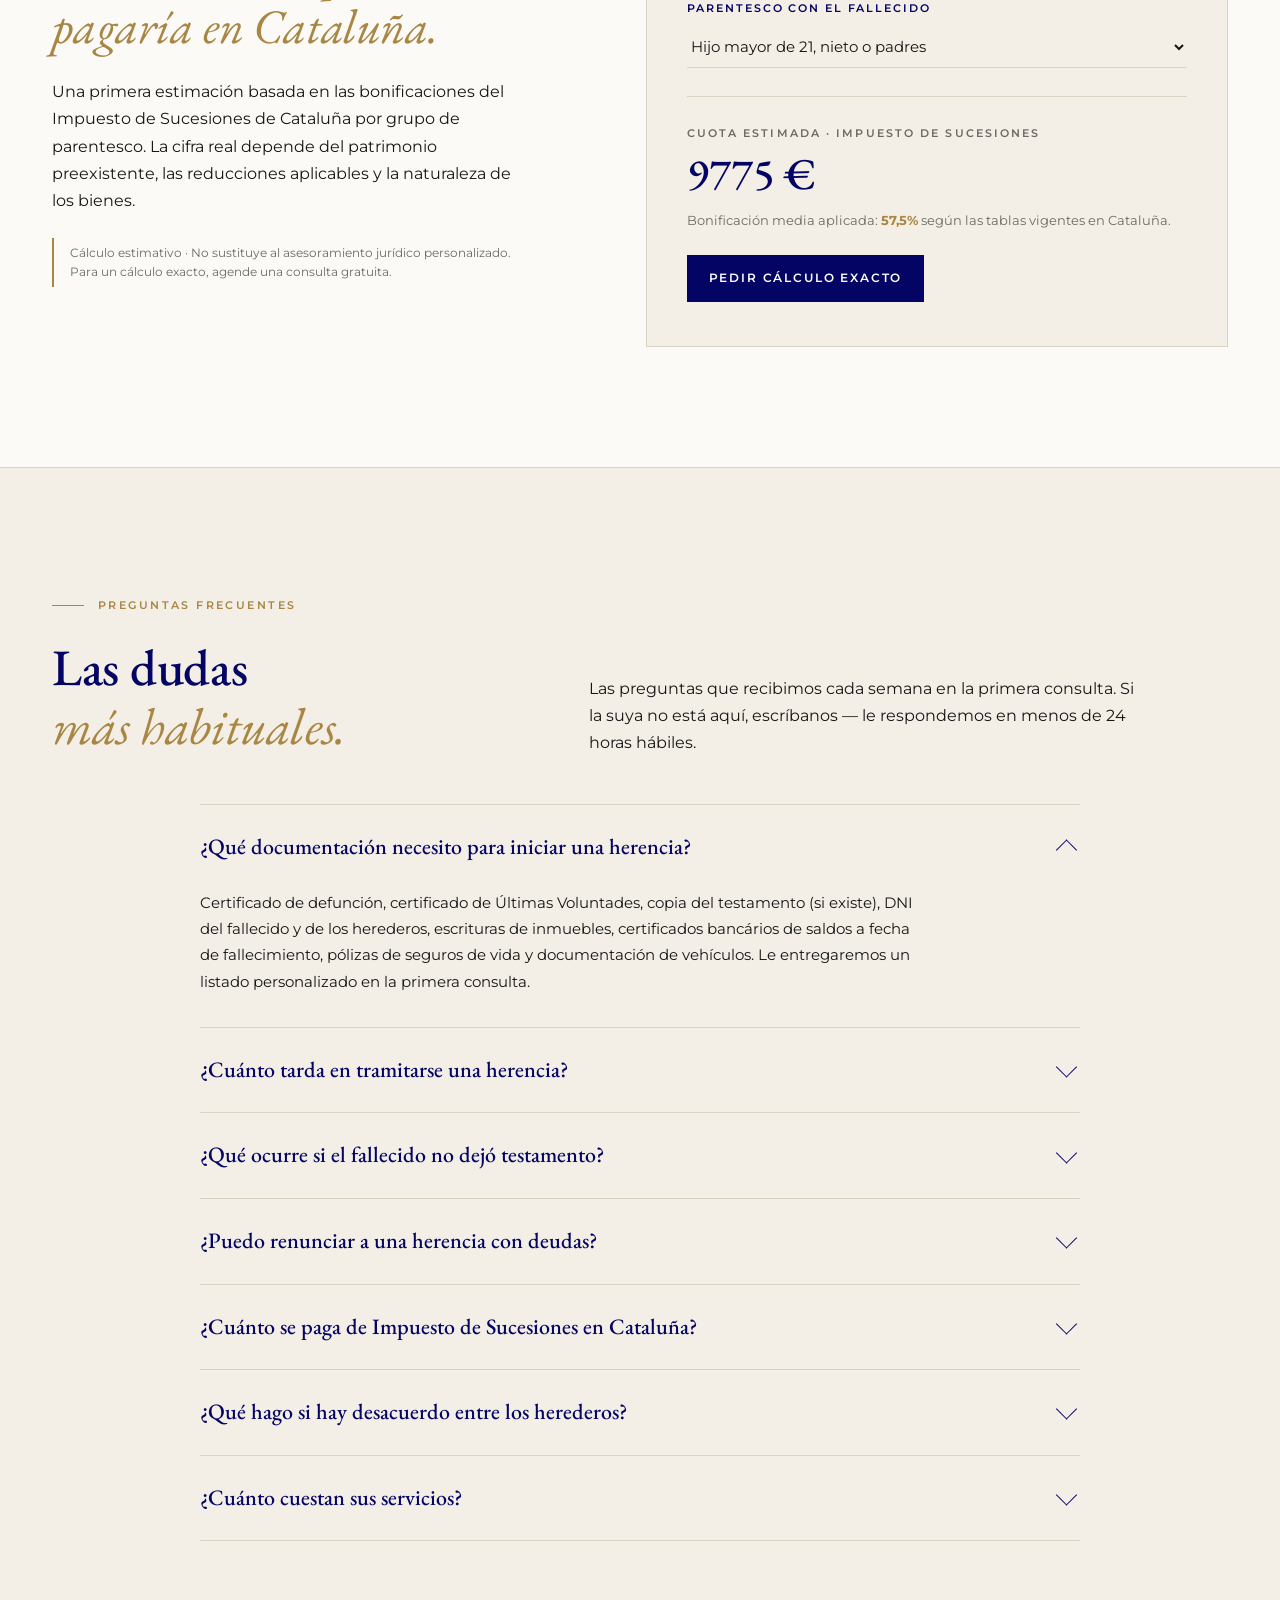
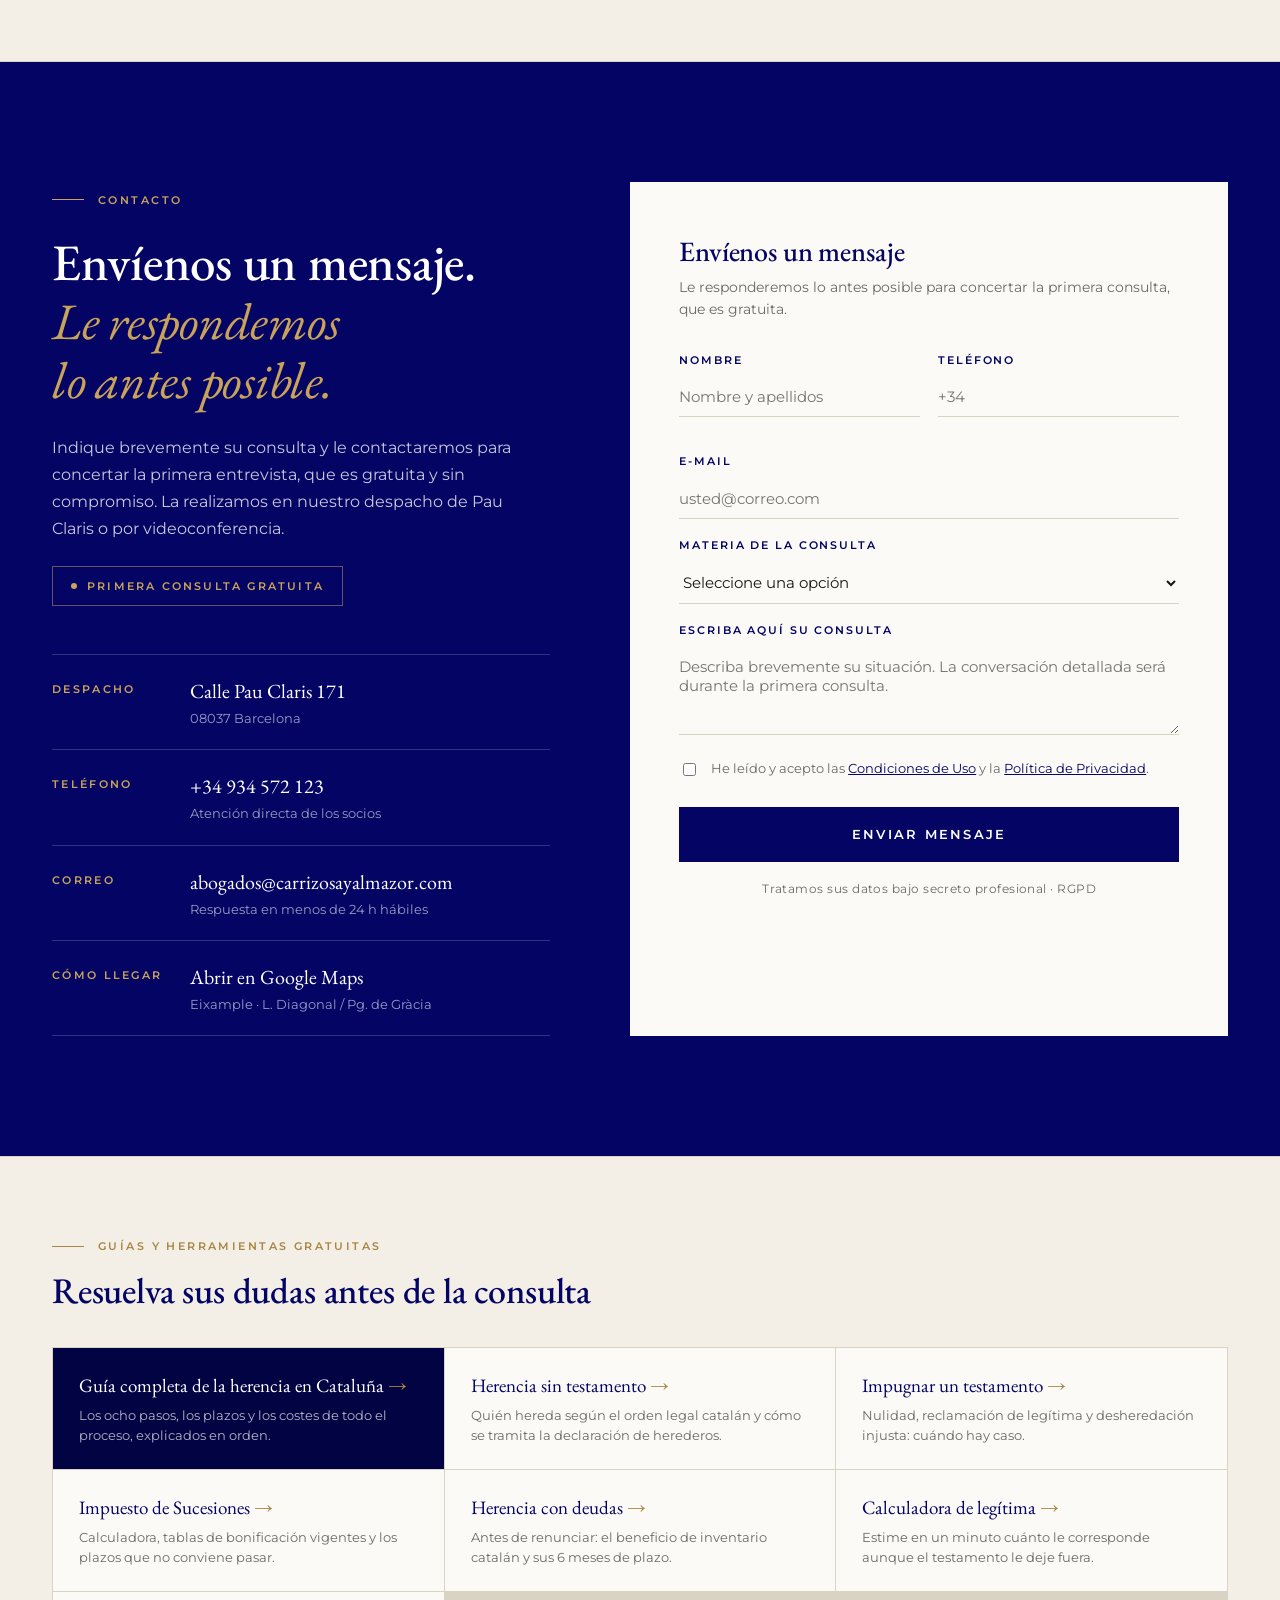
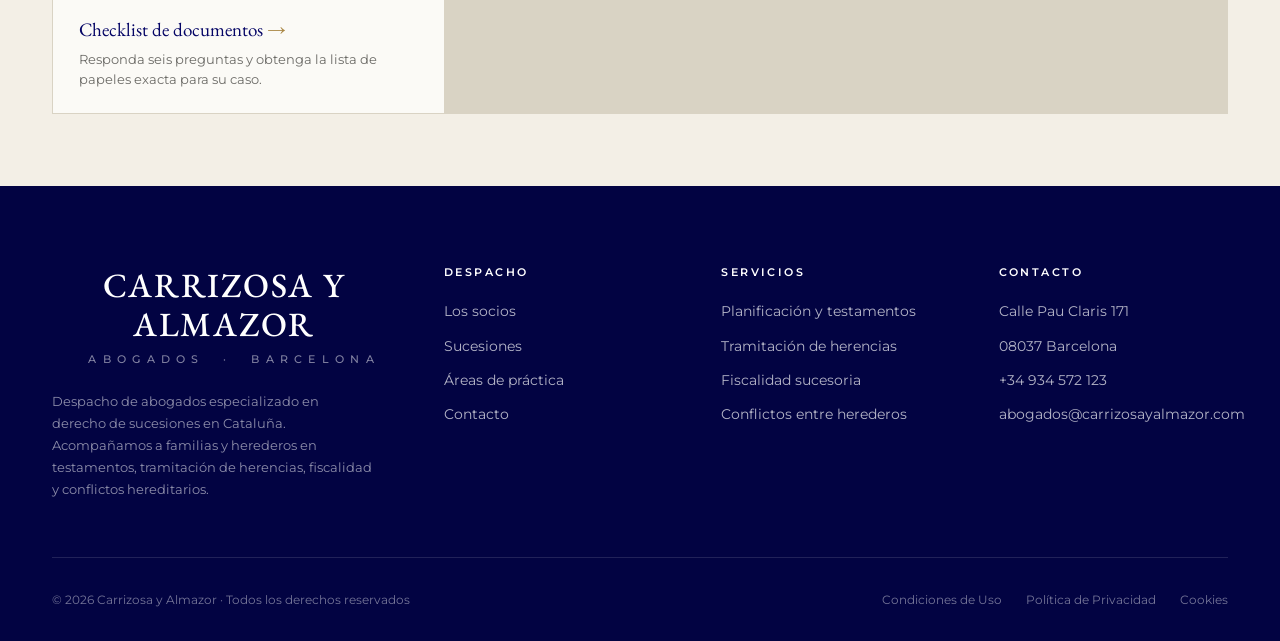
==== commit 0c05d4a9: "fix(css): el nombre del despacho en el footer envolvia en vez de solaparse (white-space normal, tamb" ====
--- a/index.html
+++ b/index.html
@@ -861,7 +861,7 @@
     display:grid;grid-template-columns:1.5fr 1fr 1fr 1fr;gap:48px;
     padding-bottom:56px;border-bottom:1px solid rgba(255,255,255,.12);
   }
-  .footer-brand .brand-name{color:#fff;font-size:34px;line-height:1}
+  .footer-brand .brand-name{color:#fff;font-size:34px;line-height:1.15;white-space:normal}
   .footer-brand .brand-name small{color:rgba(255,255,255,.5);margin-left:14px}
   .footer-brand .crest{border-color:rgba(255,255,255,.5);color:#fff}
   .footer-brand .crest::before,.footer-brand .crest::after{background:rgba(255,255,255,.5)}
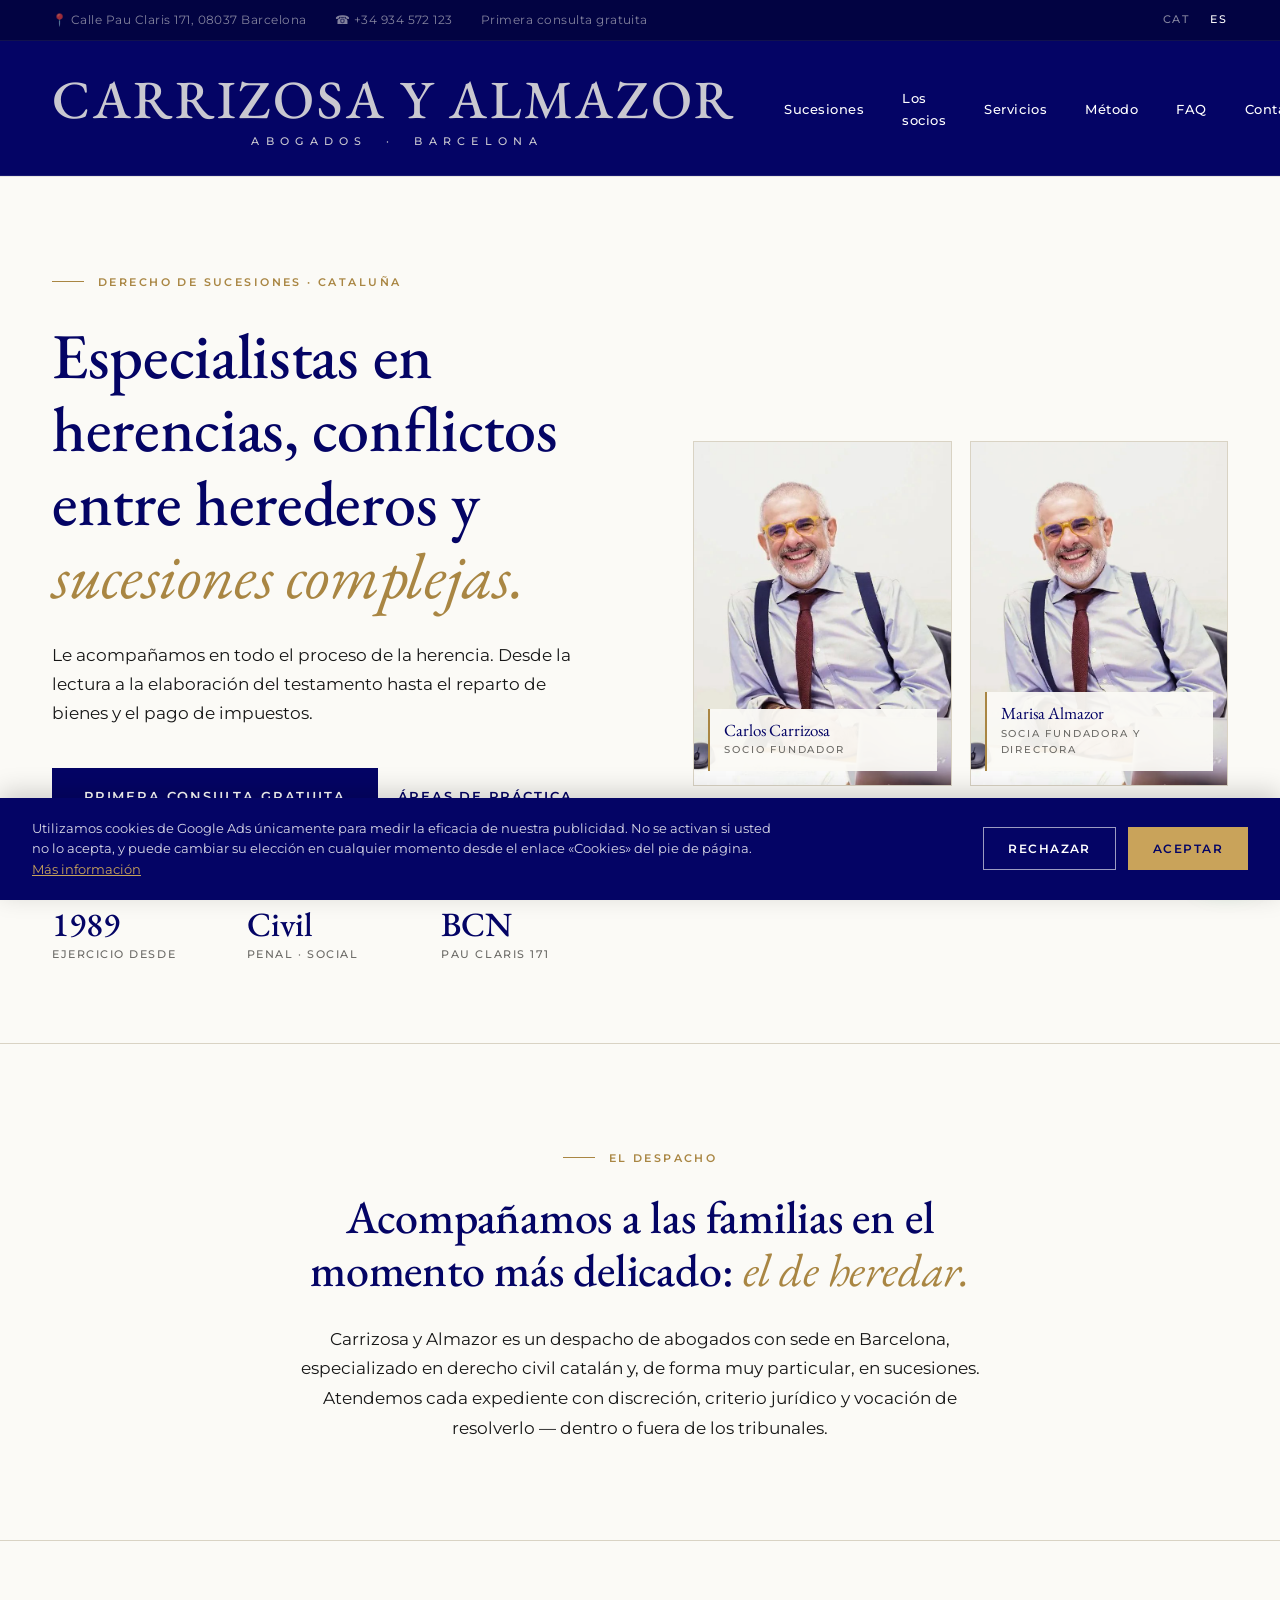
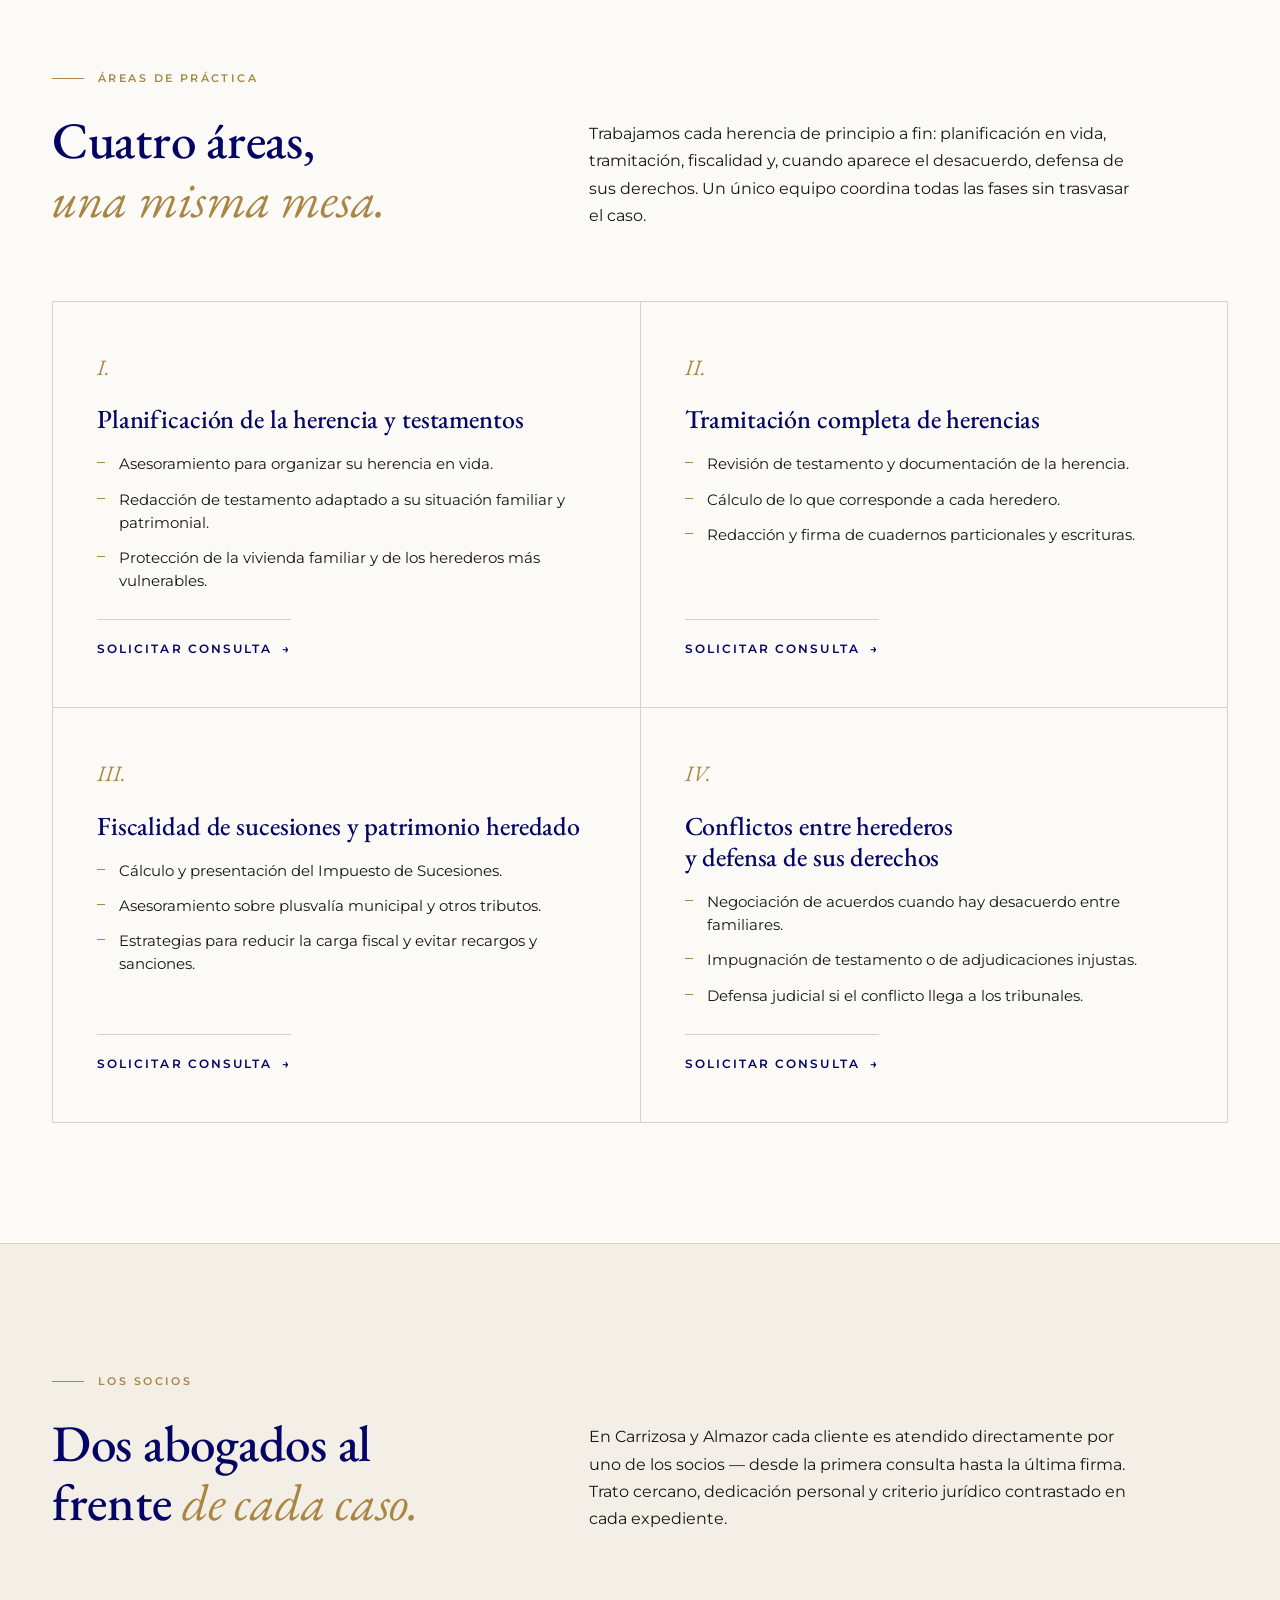
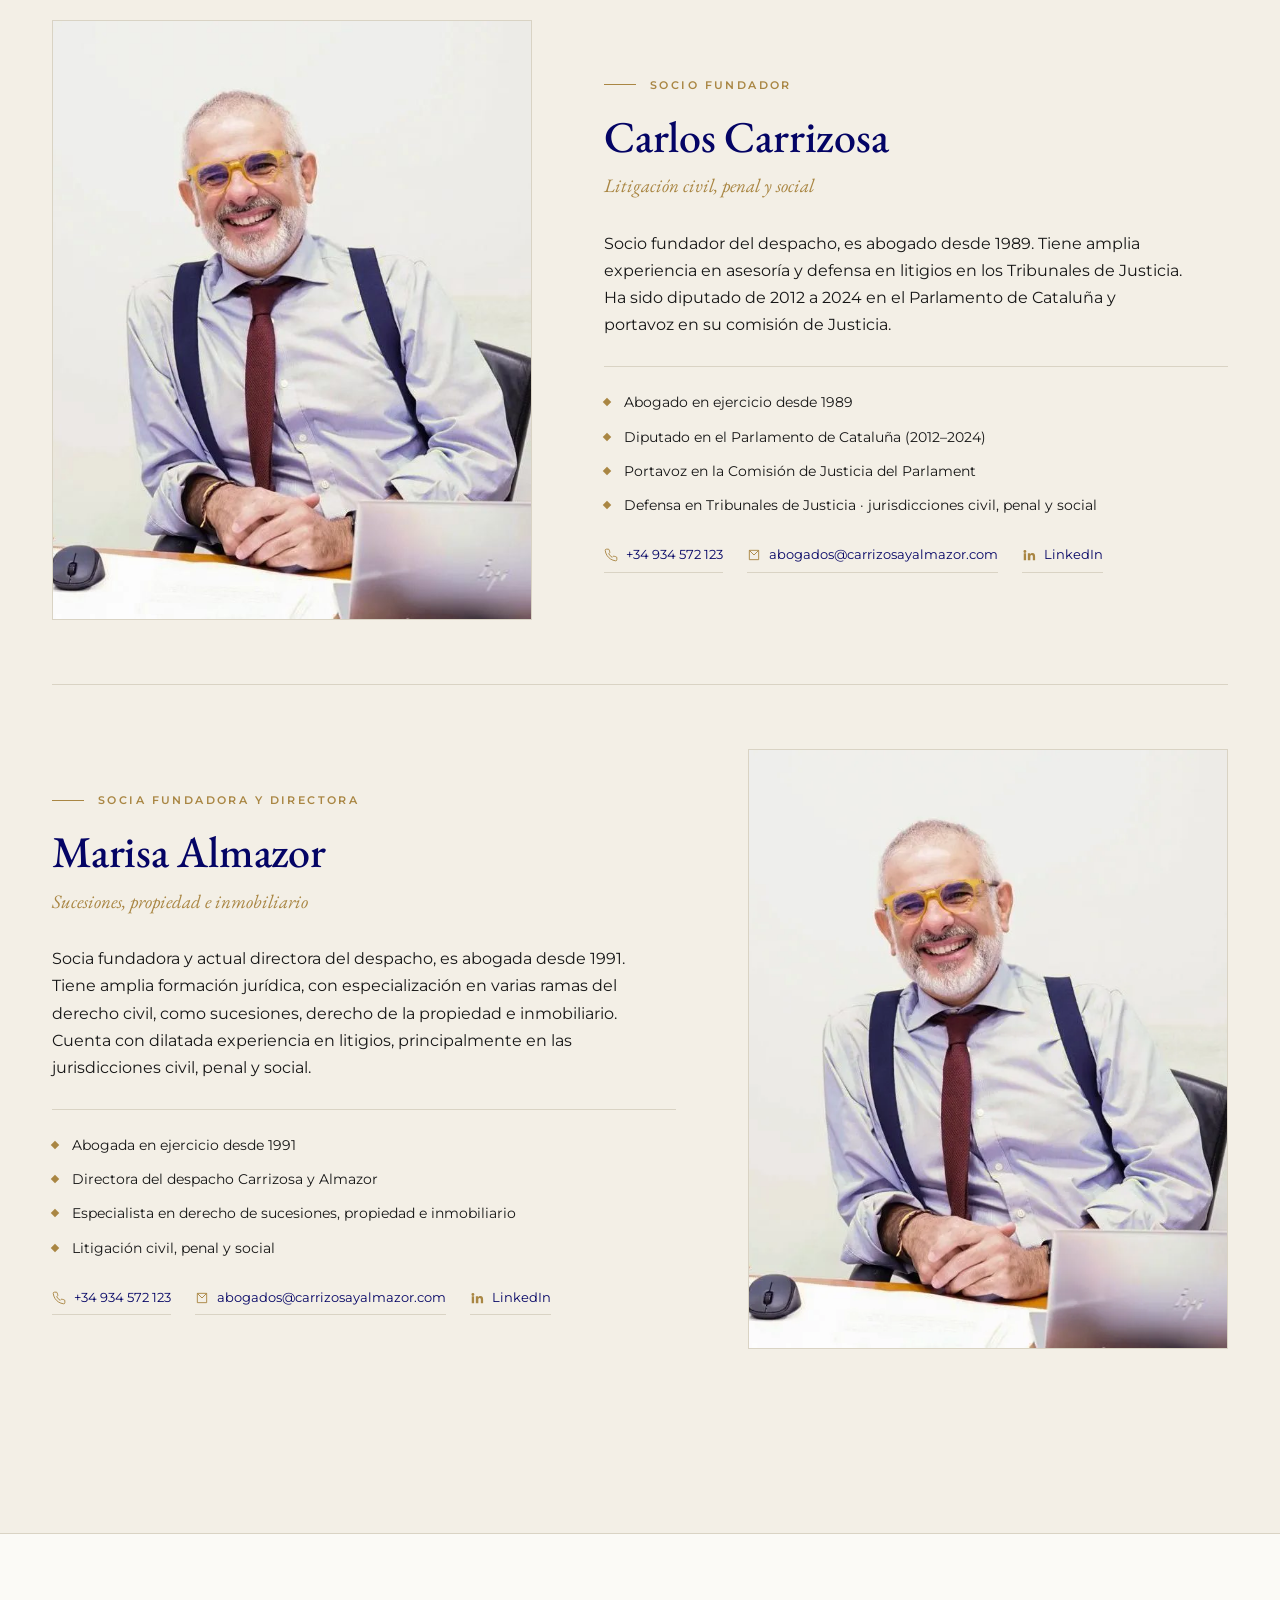
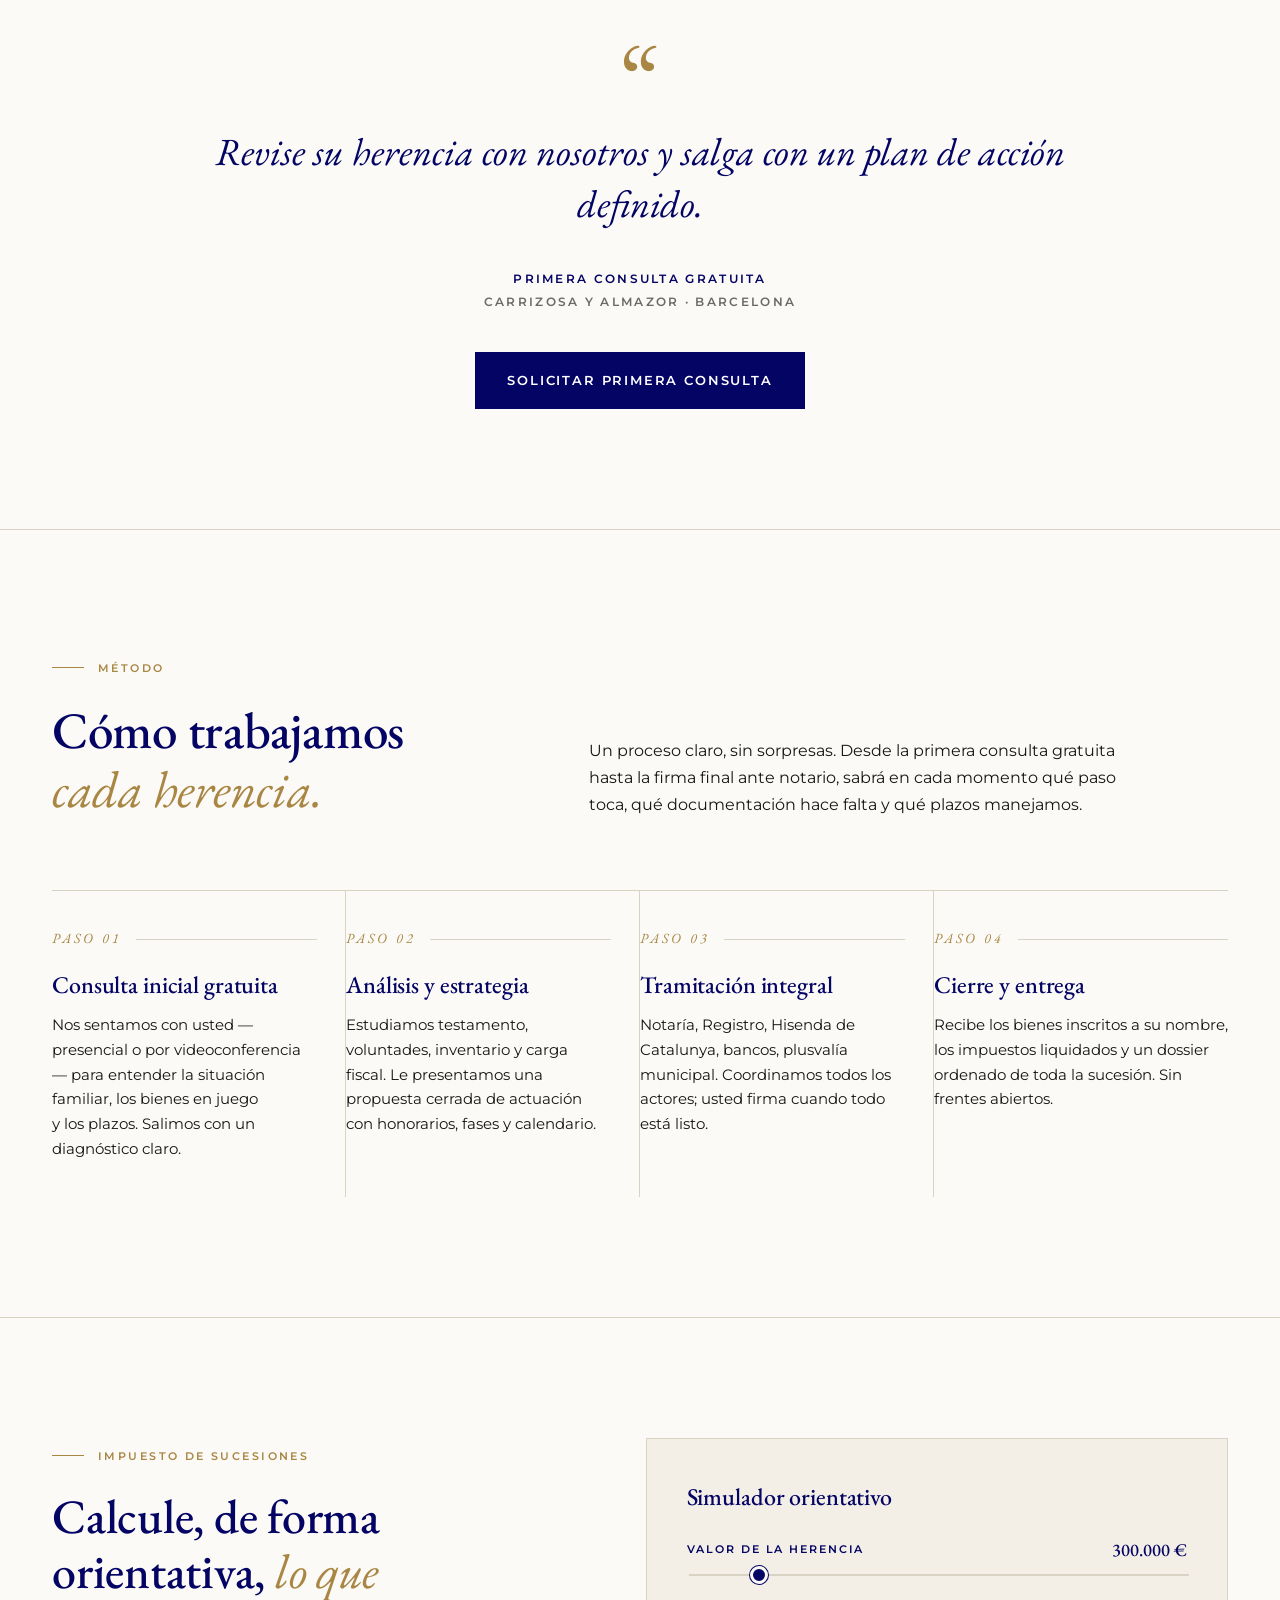
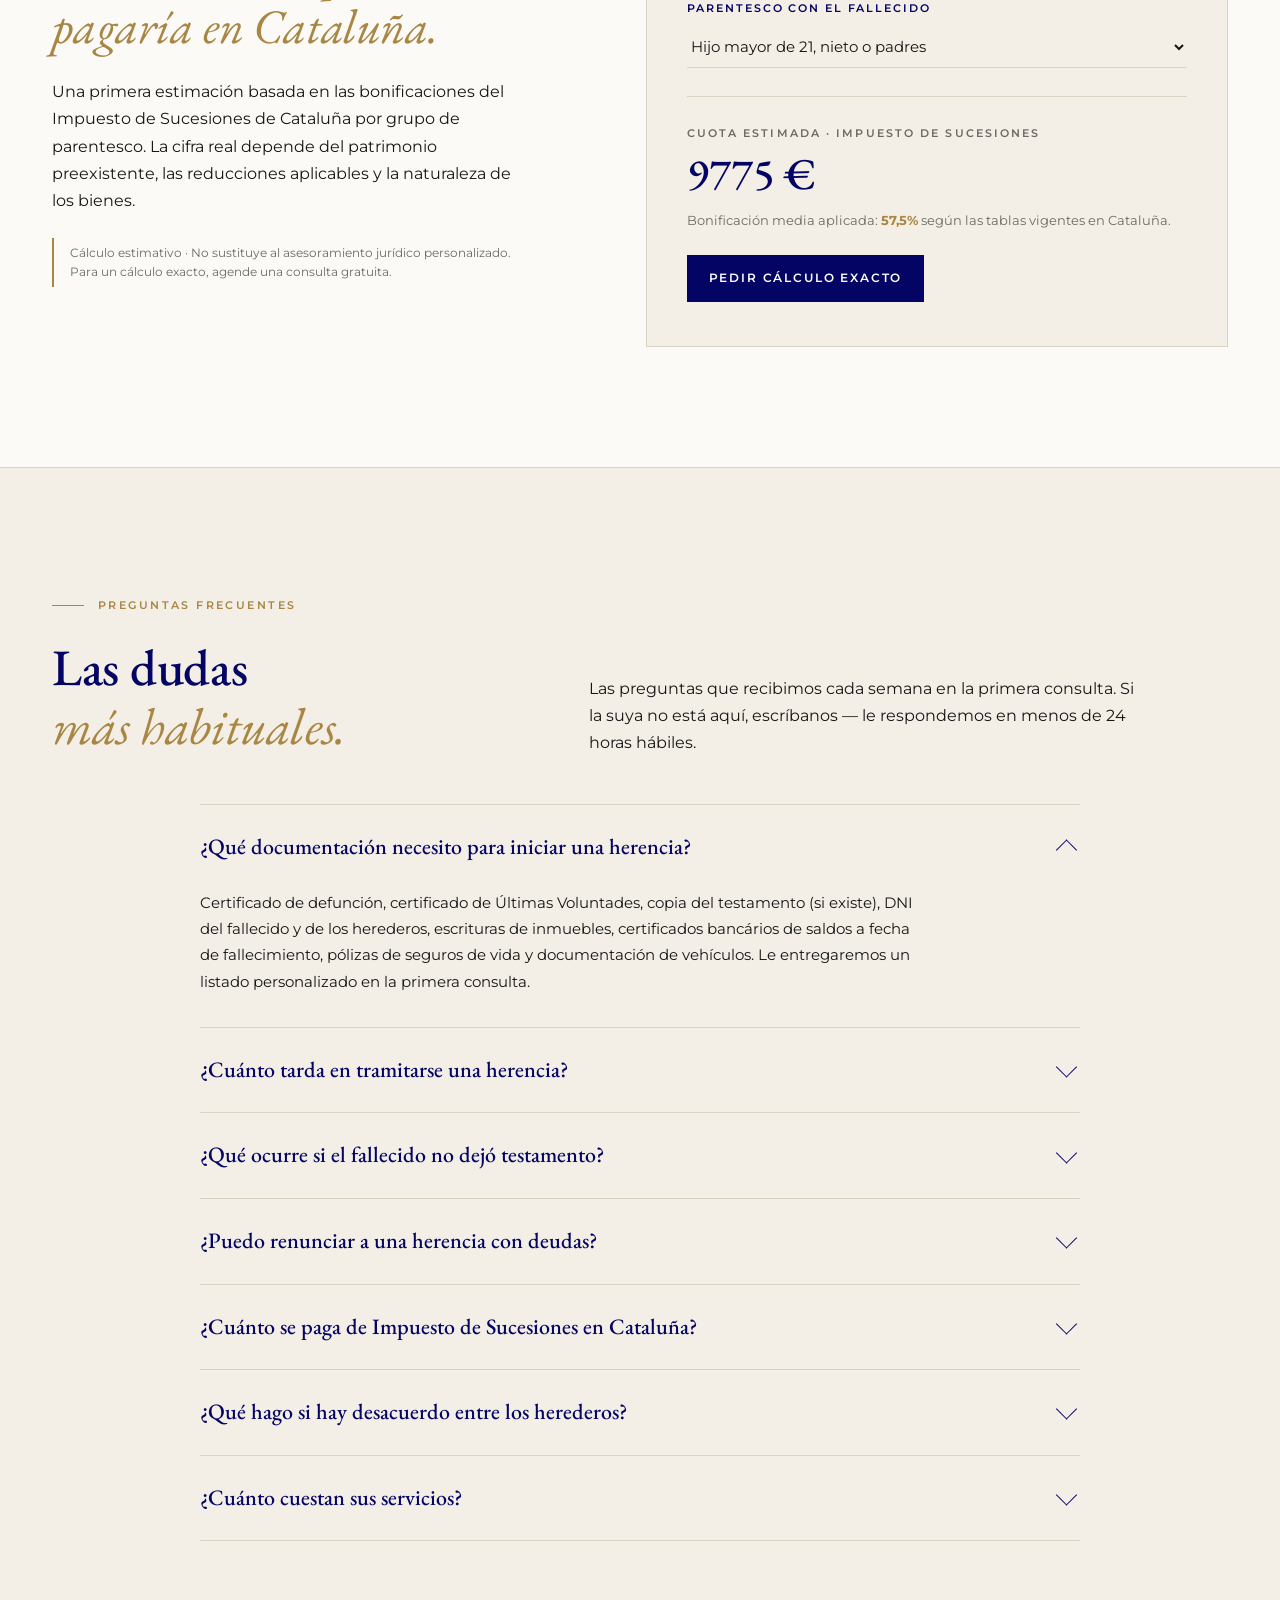
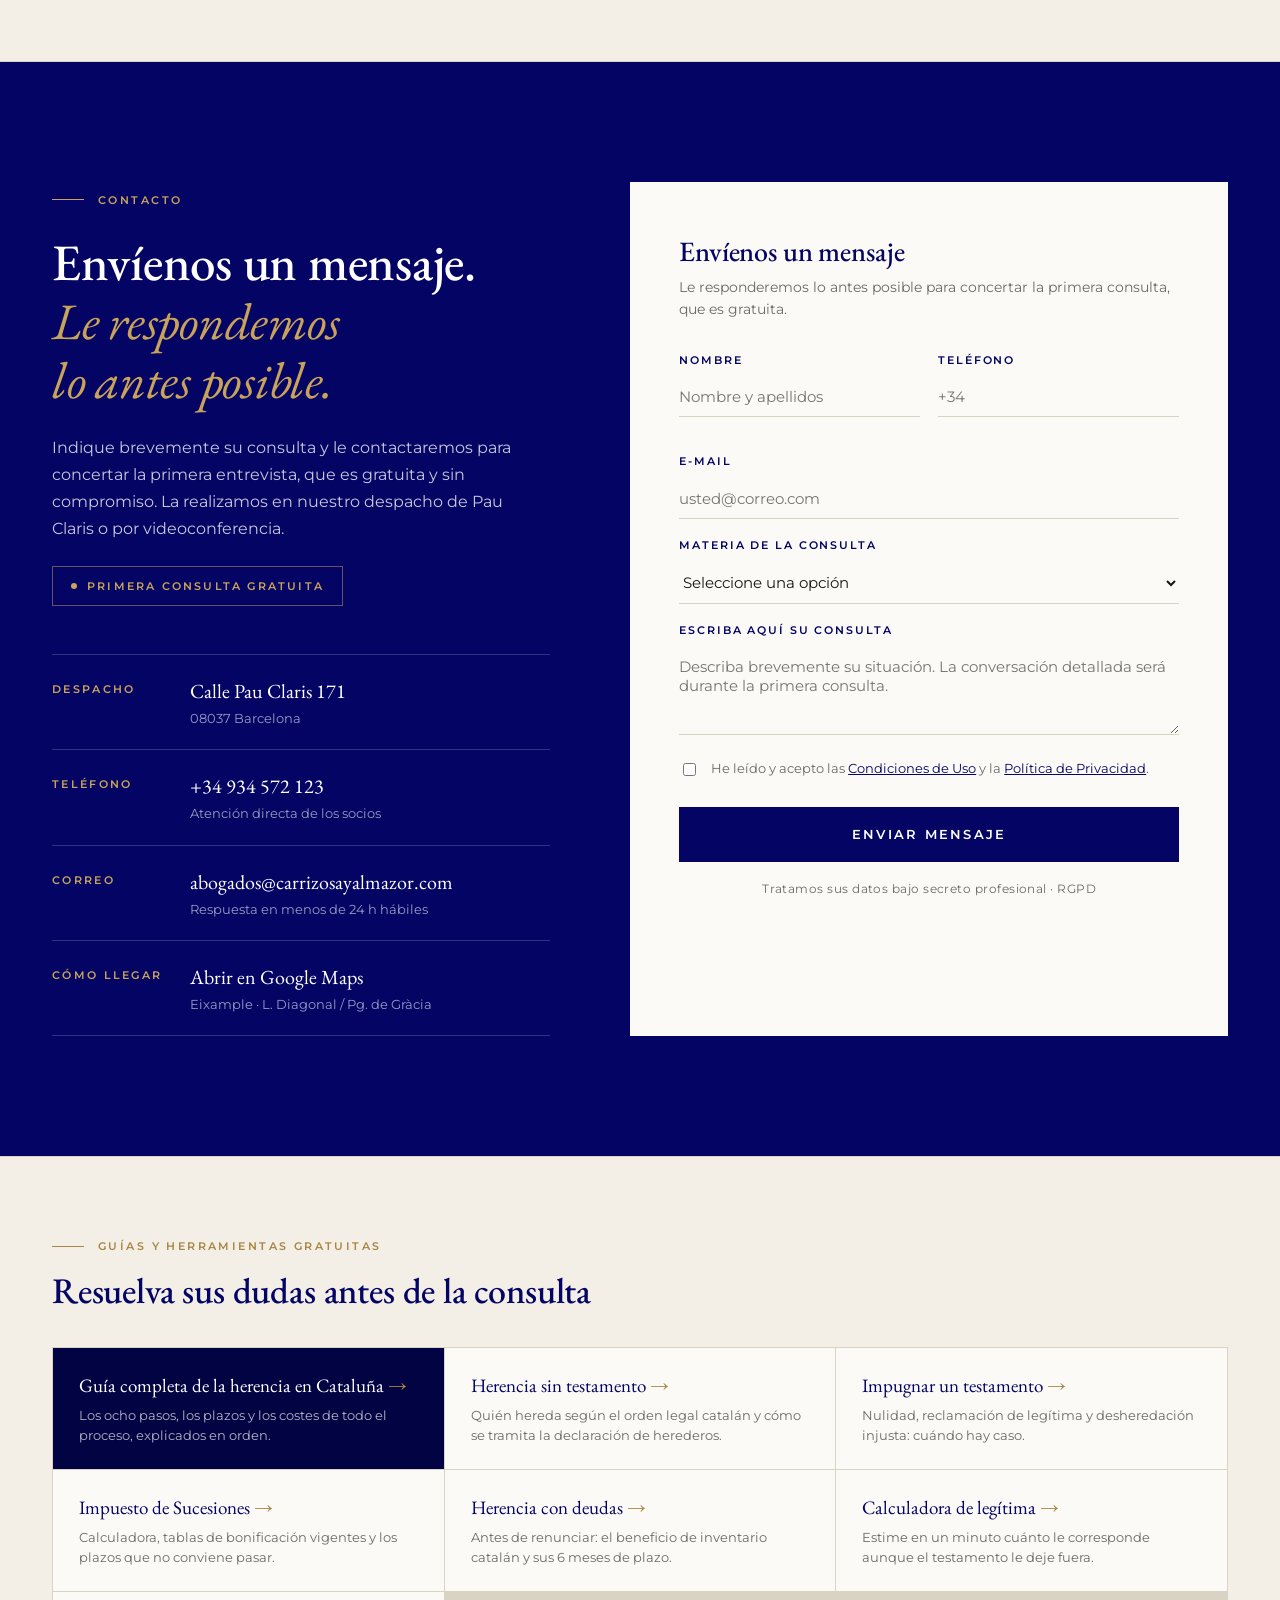
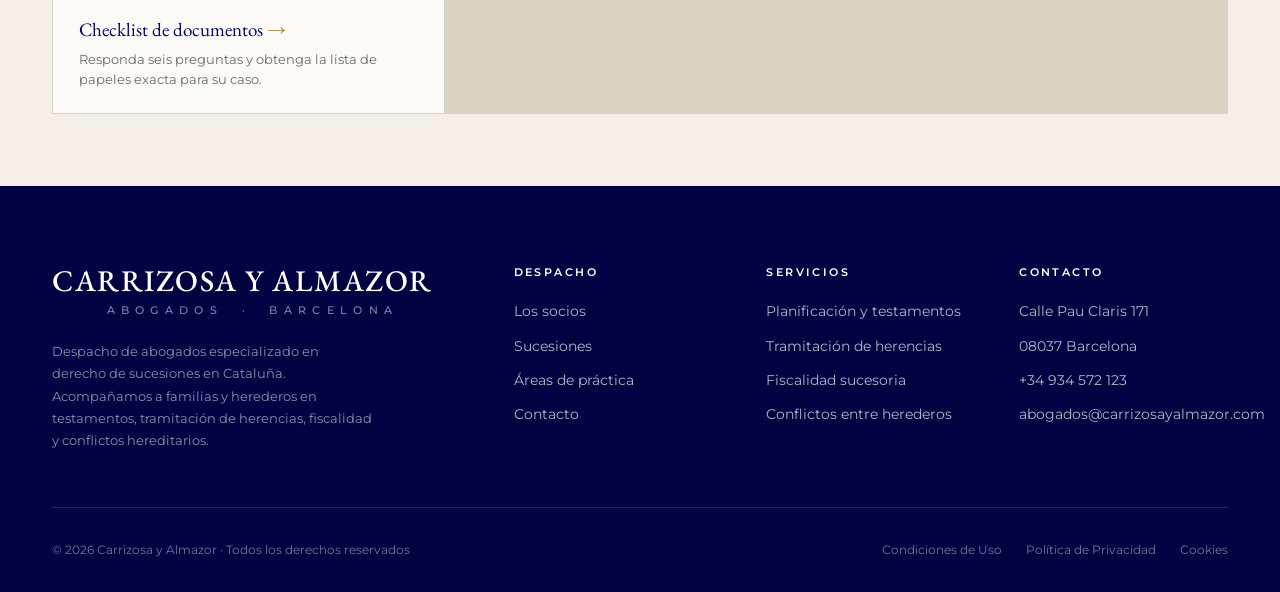
==== commit be028635: "fix(marca): Carrizosa y Almazor siempre en una linea (nowrap + clamp como la web principal) en heade" ====
--- a/index.html
+++ b/index.html
@@ -858,10 +858,10 @@
     padding:80px 0 32px;font-size:13.5px;
   }
   .footer-grid{
-    display:grid;grid-template-columns:1.5fr 1fr 1fr 1fr;gap:48px;
+    display:grid;grid-template-columns:2fr 1fr 1fr 1fr;gap:44px;
     padding-bottom:56px;border-bottom:1px solid rgba(255,255,255,.12);
   }
-  .footer-brand .brand-name{color:#fff;font-size:34px;line-height:1.15;white-space:normal}
+  .footer-brand .brand-name{color:#fff;font-size:30px;line-height:1;white-space:nowrap}
   .footer-brand .brand-name small{color:rgba(255,255,255,.5);margin-left:14px}
   .footer-brand .crest{border-color:rgba(255,255,255,.5);color:#fff}
   .footer-brand .crest::before,.footer-brand .crest::after{background:rgba(255,255,255,.5)}
@@ -996,7 +996,7 @@
     .topbar-left span:first-child{display:inline}
     .topbar-right{display:none}
 
-    .brand-name{font-size:26px;white-space:normal}
+    .brand-name{font-size:clamp(16px,5.8vw,34px);white-space:nowrap}
     .brand-name small{font-size:9px;letter-spacing:0.28em;margin-left:8px}
 
     /* Hero */
@@ -1076,7 +1076,7 @@
     /* Footer */
     footer{padding:56px 0 24px}
     .footer-grid{gap:36px;padding-bottom:40px}
-    .footer-brand .brand-name{font-size:26px;white-space:normal}
+    .footer-brand .brand-name{font-size:clamp(16px,6.6vw,30px);white-space:nowrap}
     .footer-bottom{flex-direction:column;align-items:flex-start;text-align:left;font-size:11.5px}
     .footer-bottom .legal{flex-wrap:wrap;gap:16px}
   }
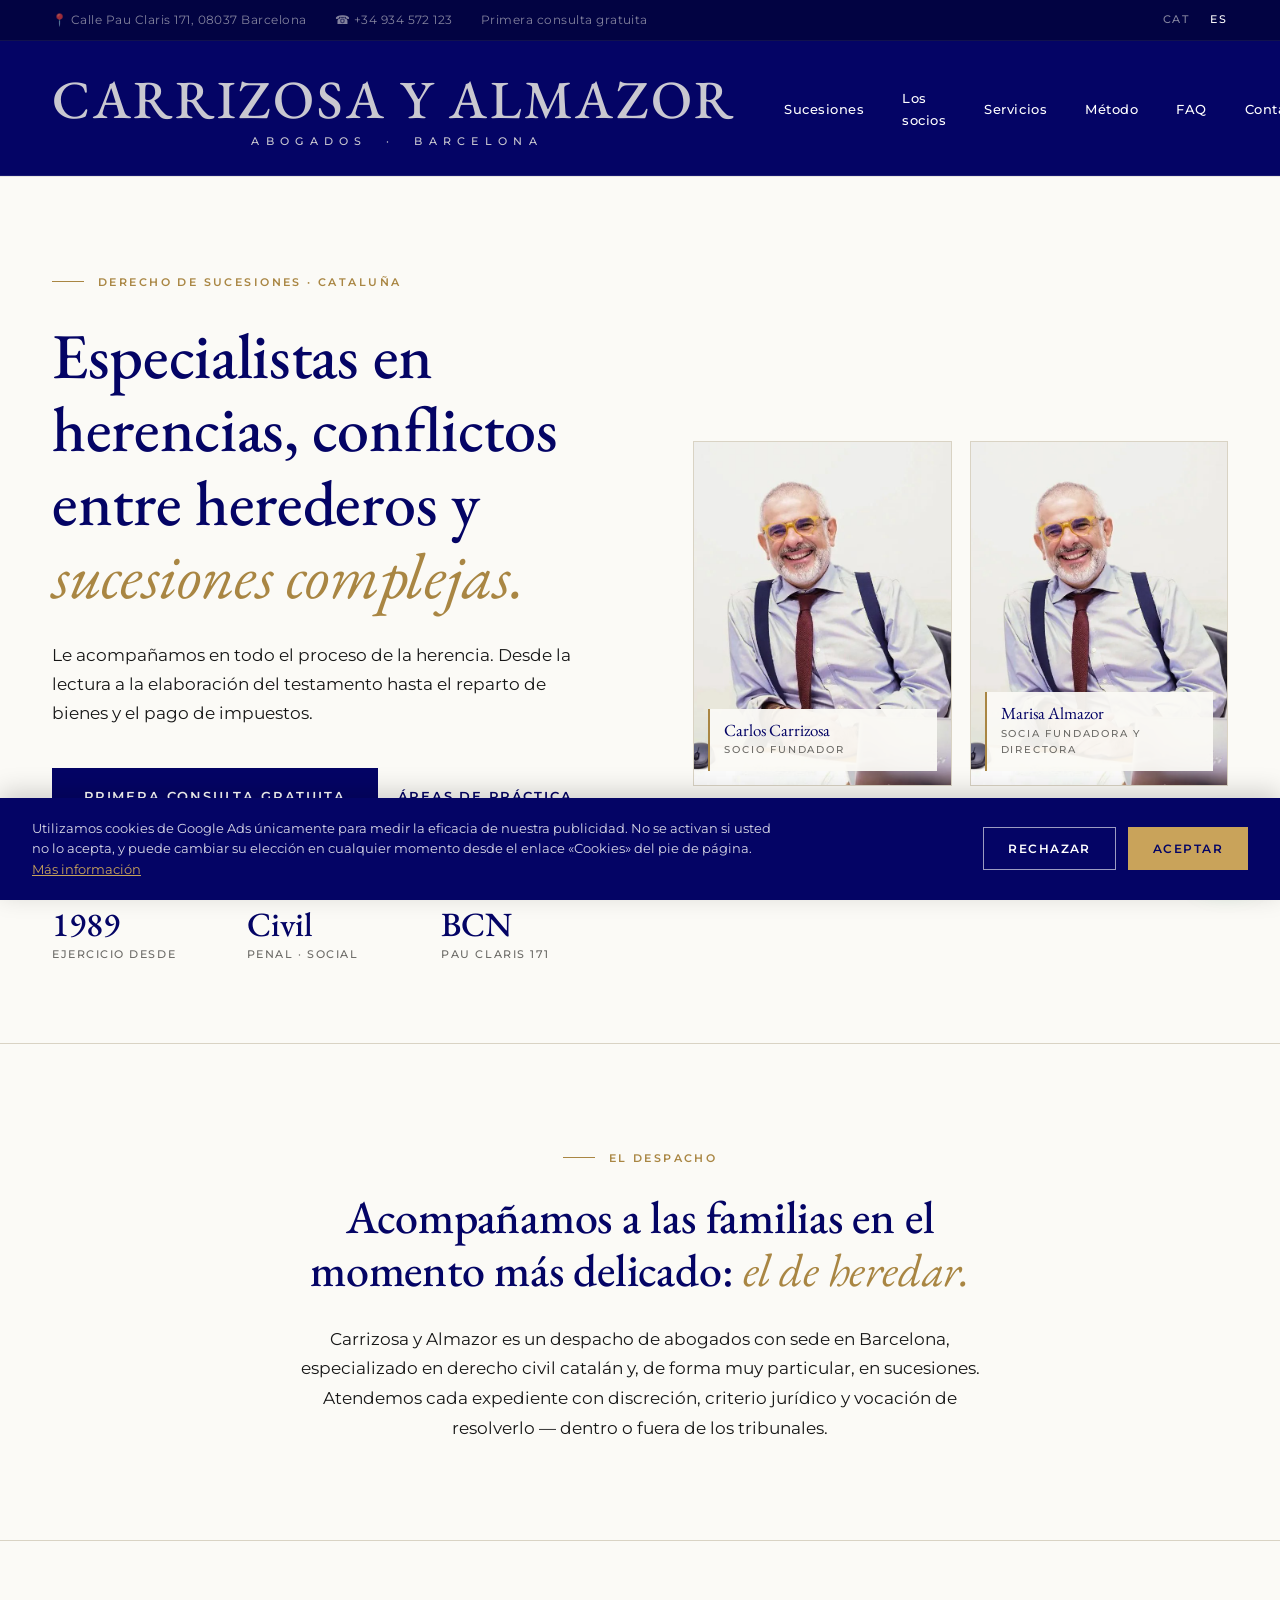
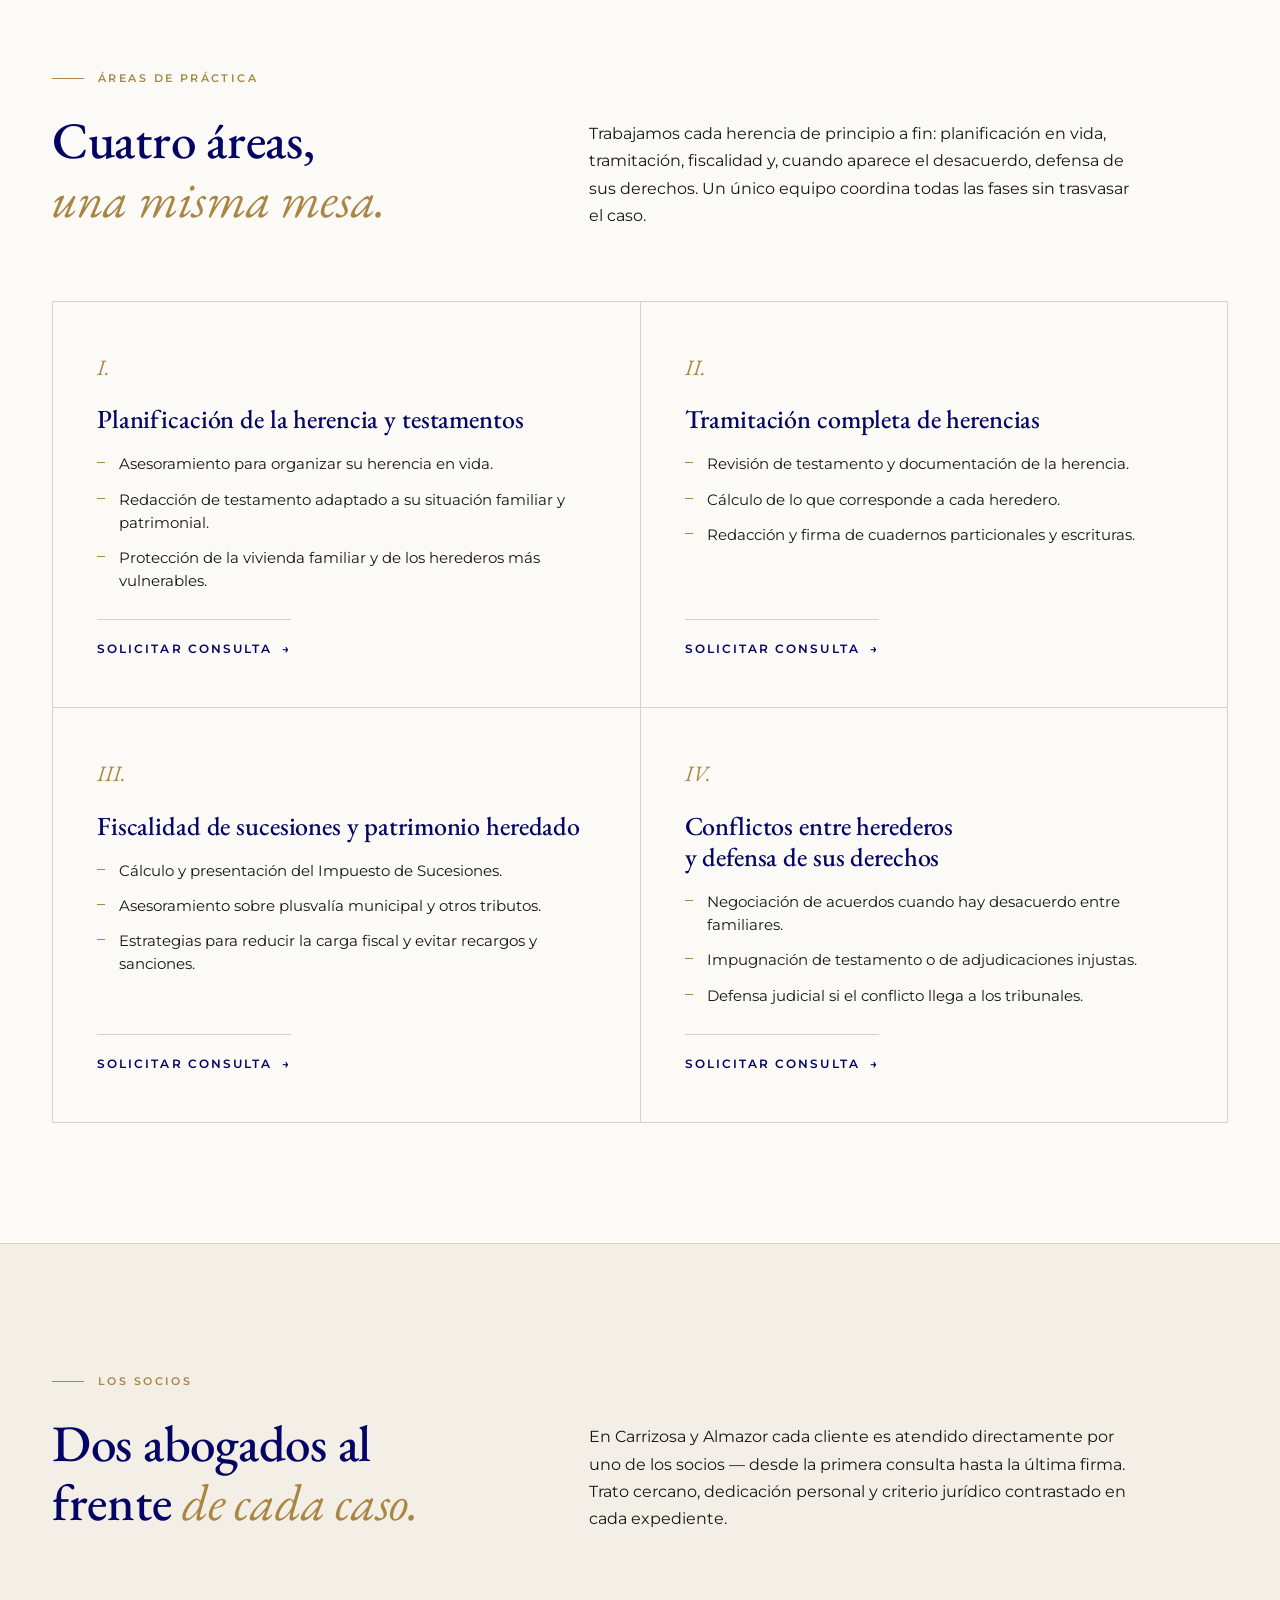
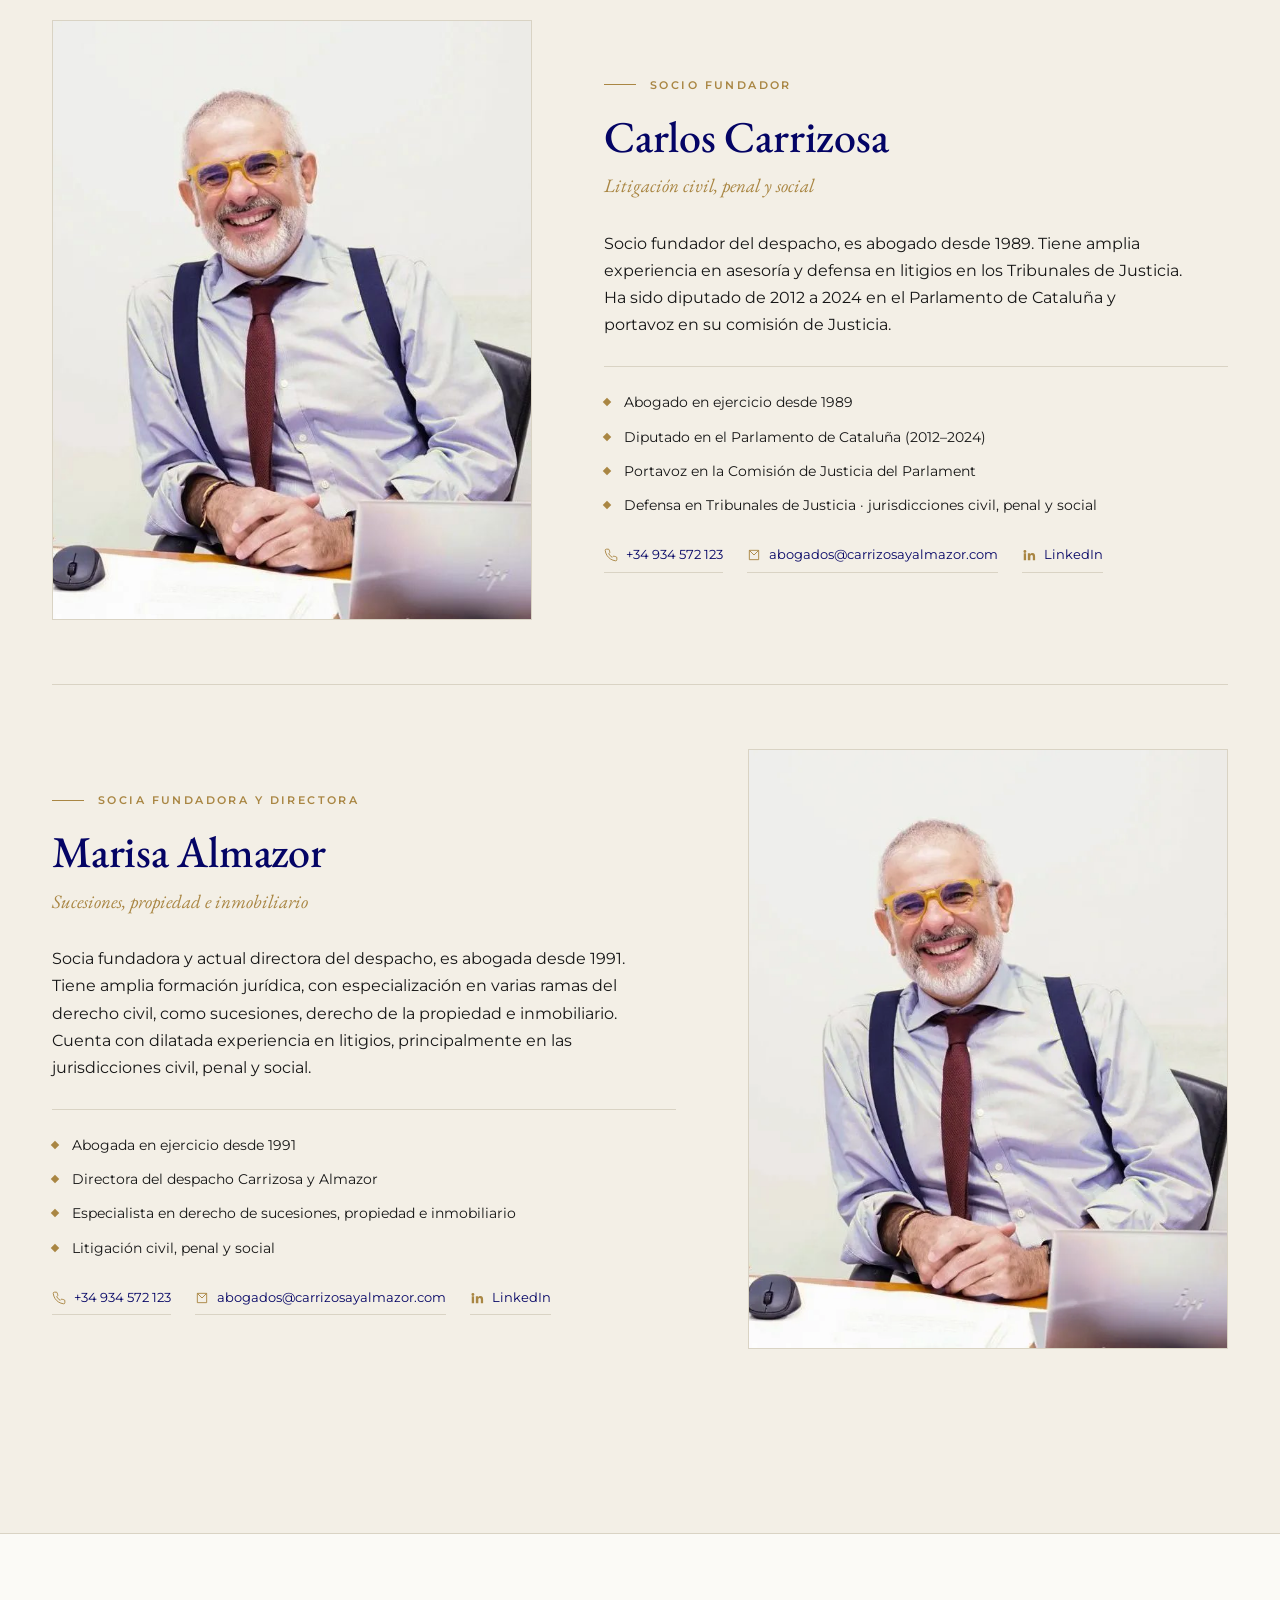
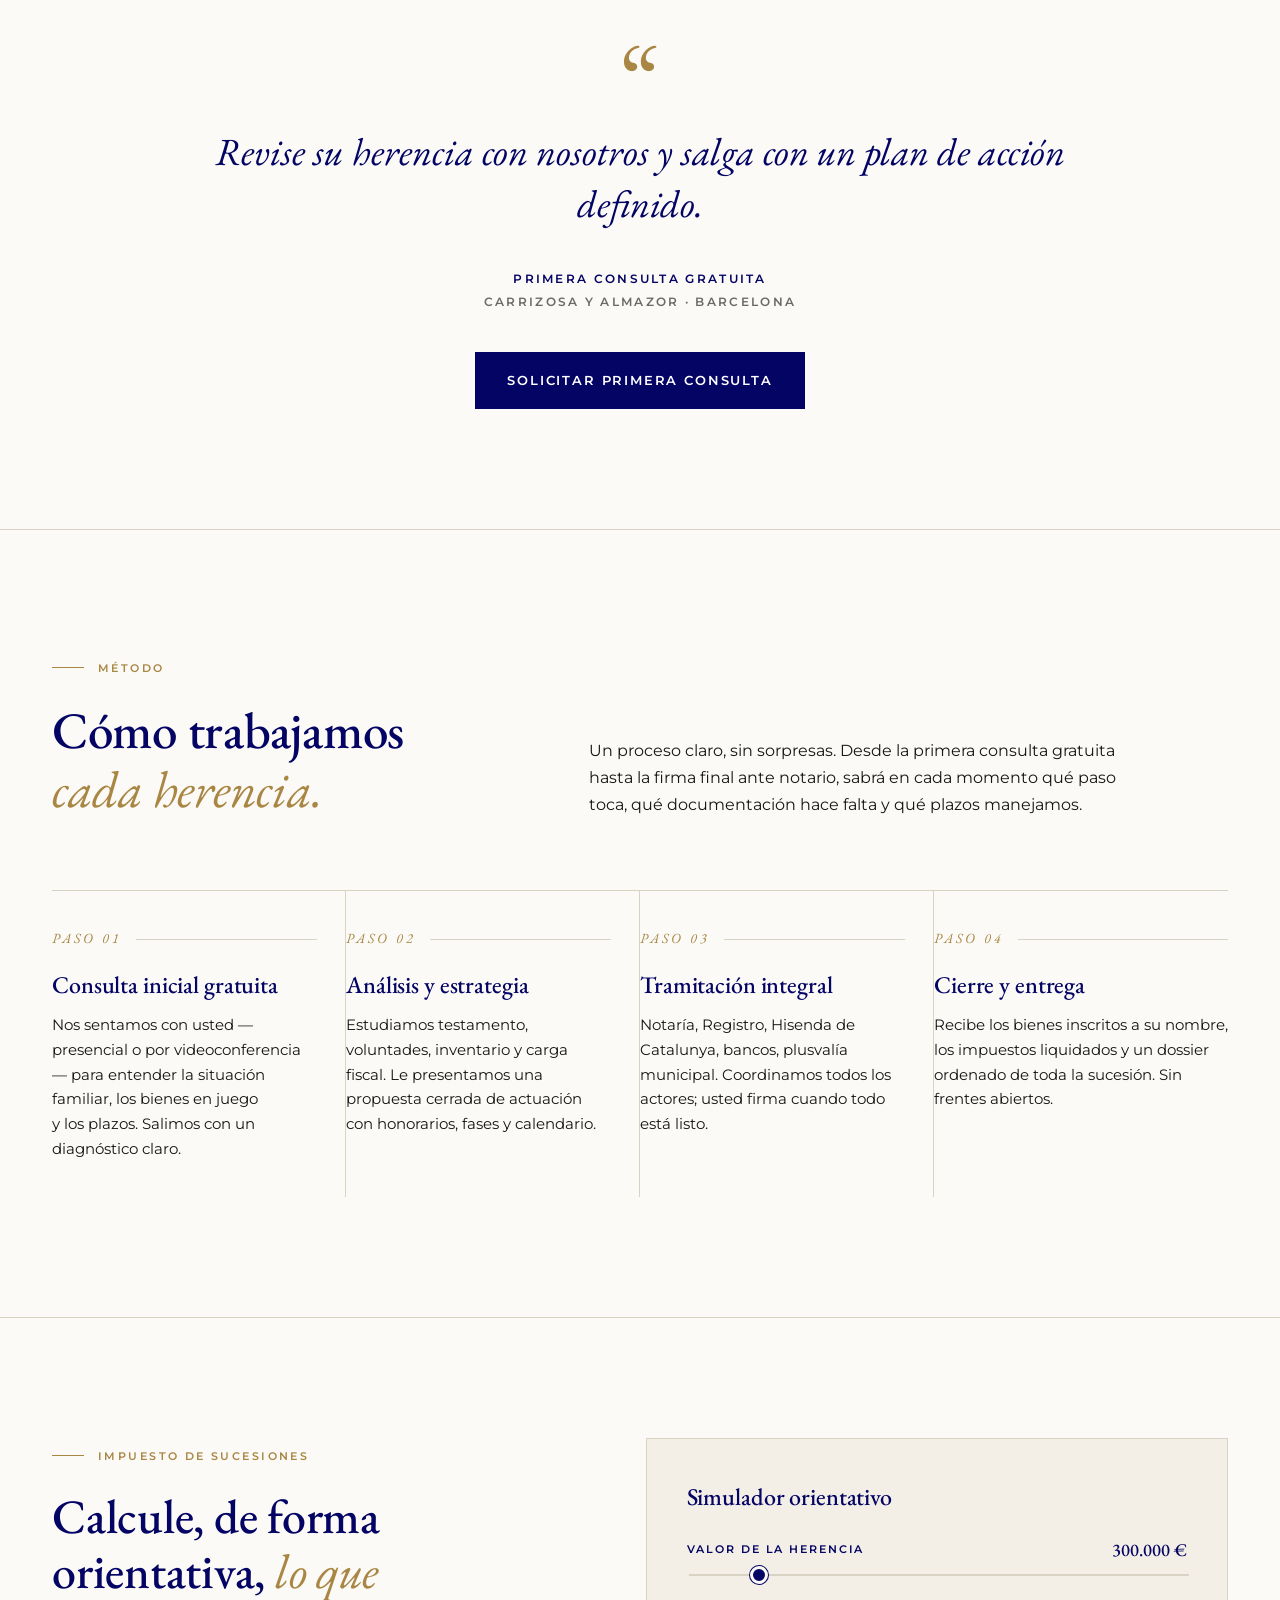
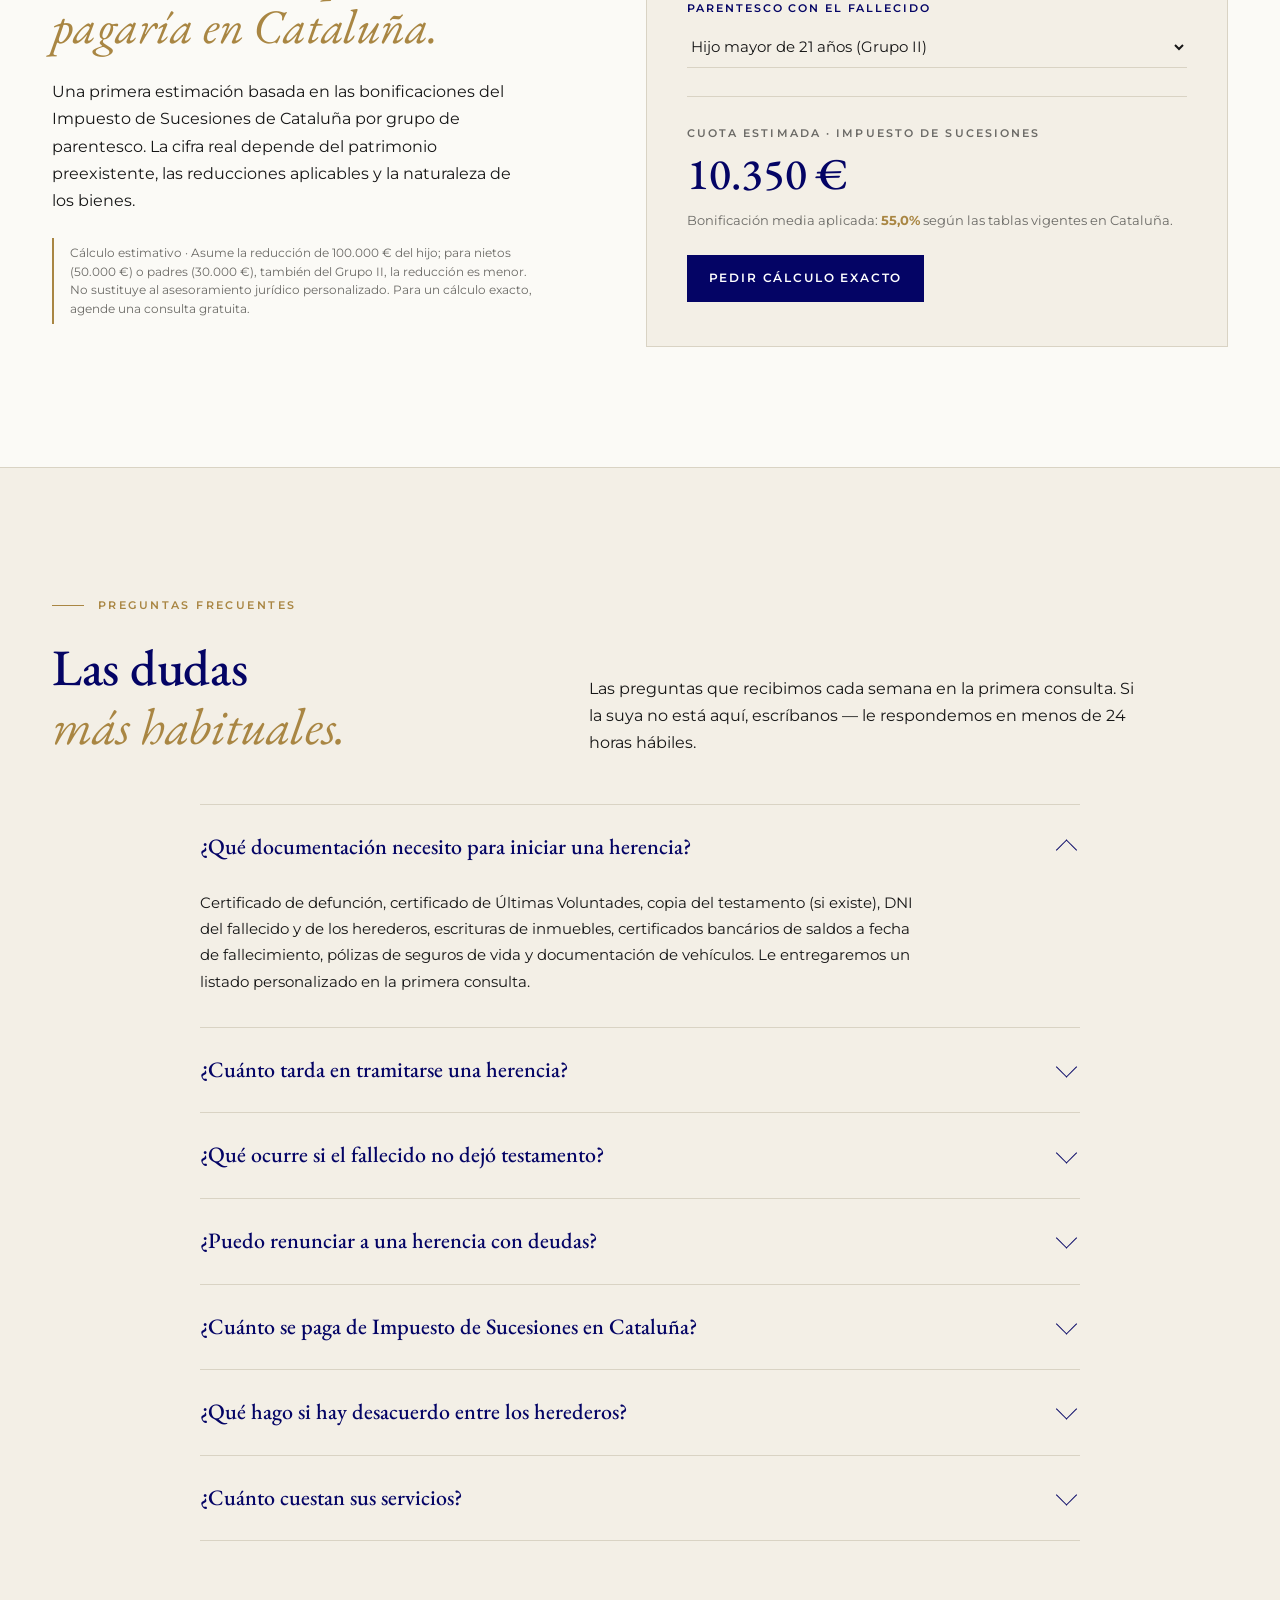
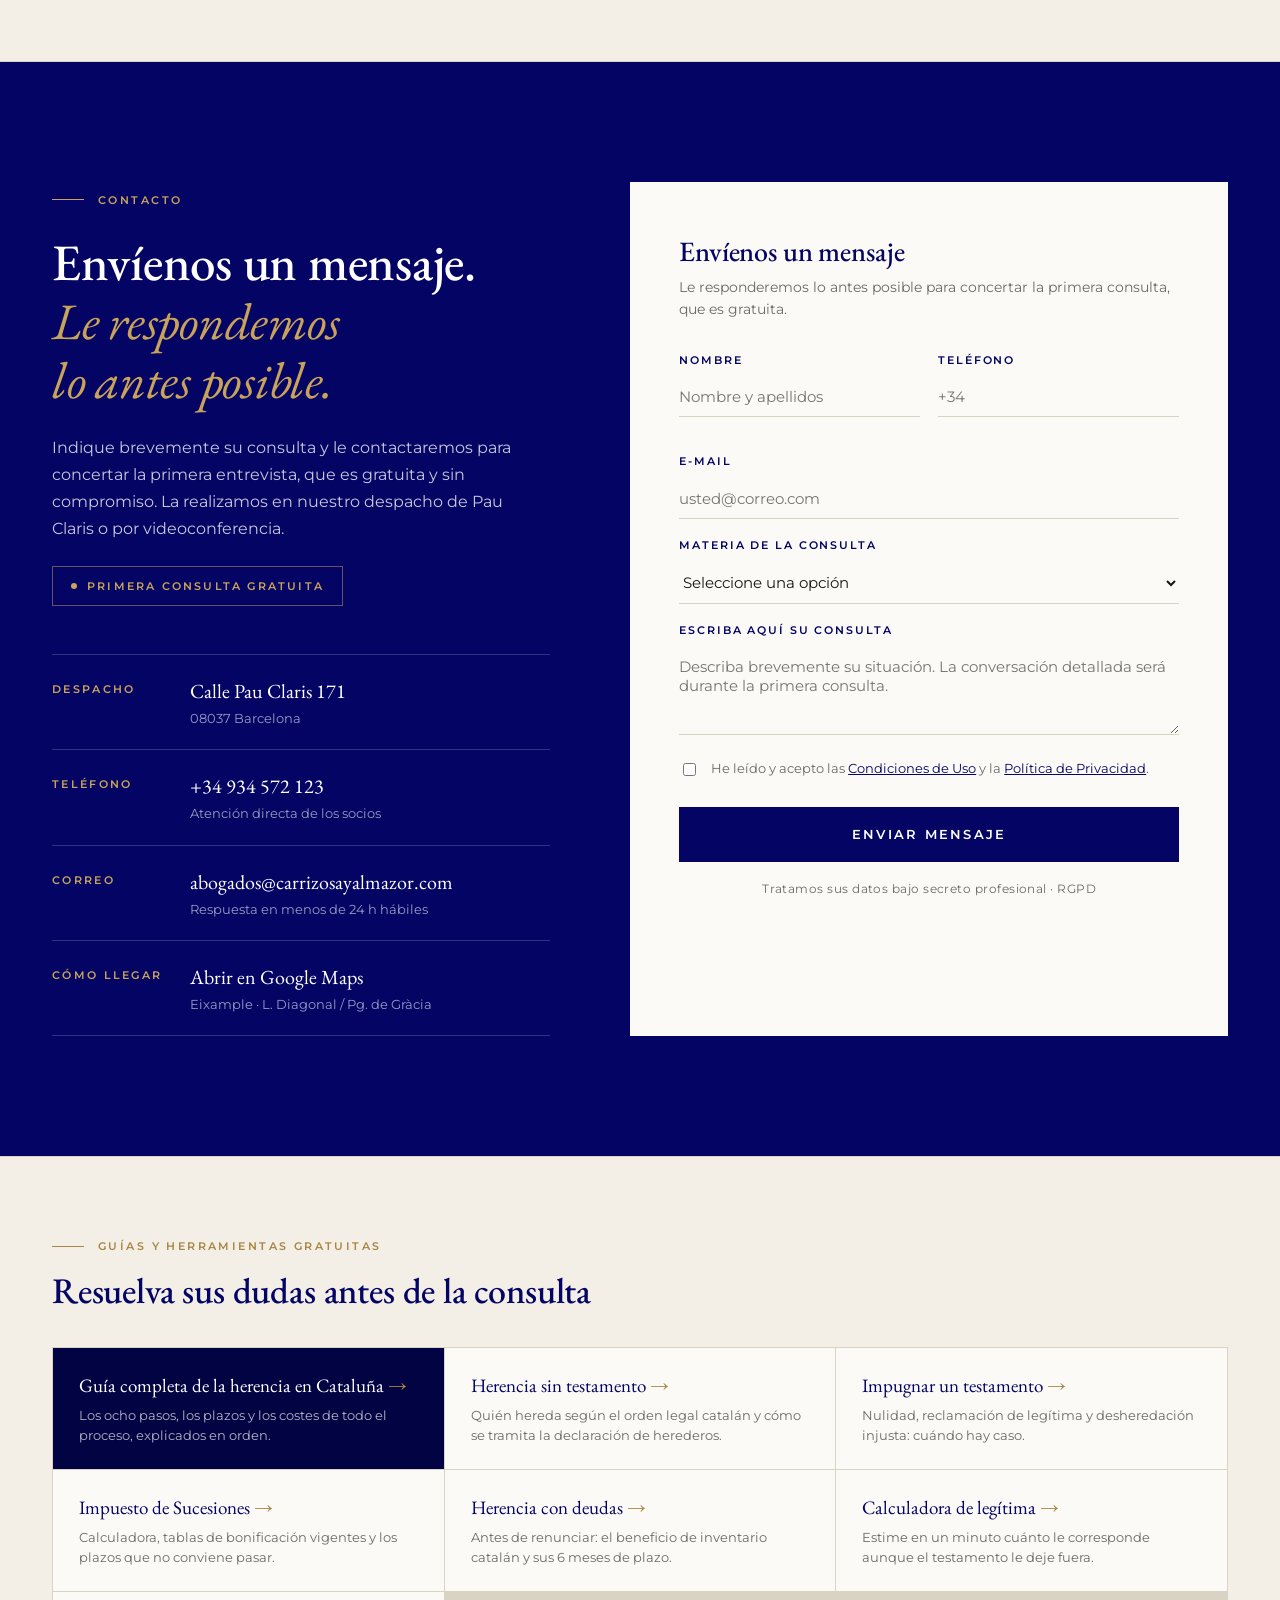
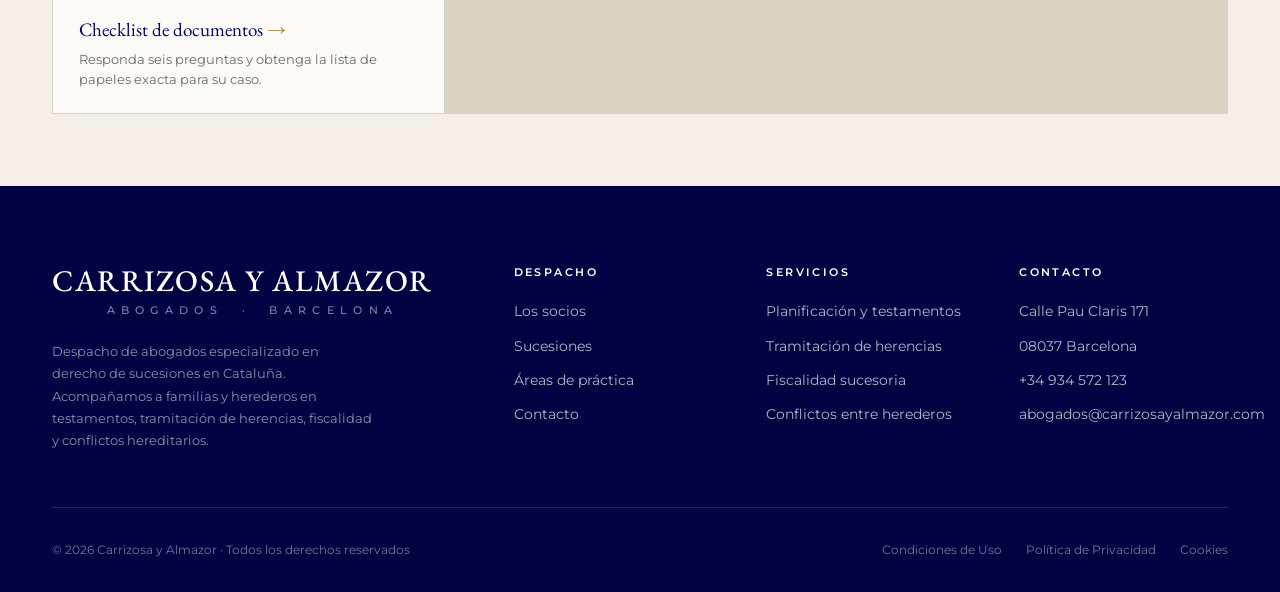
==== commit fa456a2f: "fix(juridico): correcciones de verificacion legal en las guias de sucesiones Revision juridica adver" ====
--- a/index.html
+++ b/index.html
@@ -1402,7 +1402,7 @@
         <span class="eyebrow">Impuesto de Sucesiones</span>
         <h2>Calcule, de forma orientativa, <em>lo que pagaría en Cataluña.</em></h2>
         <p>Una primera estimación basada en las bonificaciones del Impuesto de Sucesiones de Cataluña por grupo de parentesco. La cifra real depende del patrimonio preexistente, las reducciones aplicables y la naturaleza de los bienes.</p>
-        <div class="calc-disclaimer">Cálculo estimativo · No sustituye al asesoramiento jurídico personalizado. Para un cálculo exacto, agende una consulta gratuita.</div>
+        <div class="calc-disclaimer">Cálculo estimativo · Asume la reducción de 100.000 € del hijo; para nietos (50.000 €) o padres (30.000 €), también del Grupo II, la reducción es menor. No sustituye al asesoramiento jurídico personalizado. Para un cálculo exacto, agende una consulta gratuita.</div>
       </div>
 
       <div class="calc-card">
@@ -1418,7 +1418,7 @@
           <select id="kin">
             <option value="conyuge">Cónyuge o pareja estable</option>
             <option value="gi">Hijo o nieto menor de 21 años</option>
-            <option value="gii" selected>Hijo mayor de 21, nieto o padres</option>
+            <option value="gii" selected>Hijo mayor de 21 años (Grupo II)</option>
             <option value="giii">Hermanos, sobrinos, tíos</option>
             <option value="giv">Primos y otros / sin parentesco</option>
           </select>
@@ -1777,8 +1777,9 @@
         var cuota = tarifa(base) * coef;
         var bonifPct = 0;
         if(k==='conyuge') bonifPct = 99;
-        else if(k==='gi') bonifPct = bonifMedia(base, TABLA_GI);
-        else if(k==='gii') bonifPct = bonifMedia(base, TABLA_GII);
+        // Bonificacion: porcentaje medio ponderado por tramos de BASE IMPONIBLE (v), no de base liquidable (art. 58 bis.2)
+        else if(k==='gi') bonifPct = bonifMedia(v, TABLA_GI);
+        else if(k==='gii') bonifPct = bonifMedia(v, TABLA_GII);
         var pagar = cuota * (1 - bonifPct/100);
         document.getElementById('vAmount').textContent = fmt.format(v);
         document.getElementById('vResult').textContent = fmt.format(Math.round(pagar));
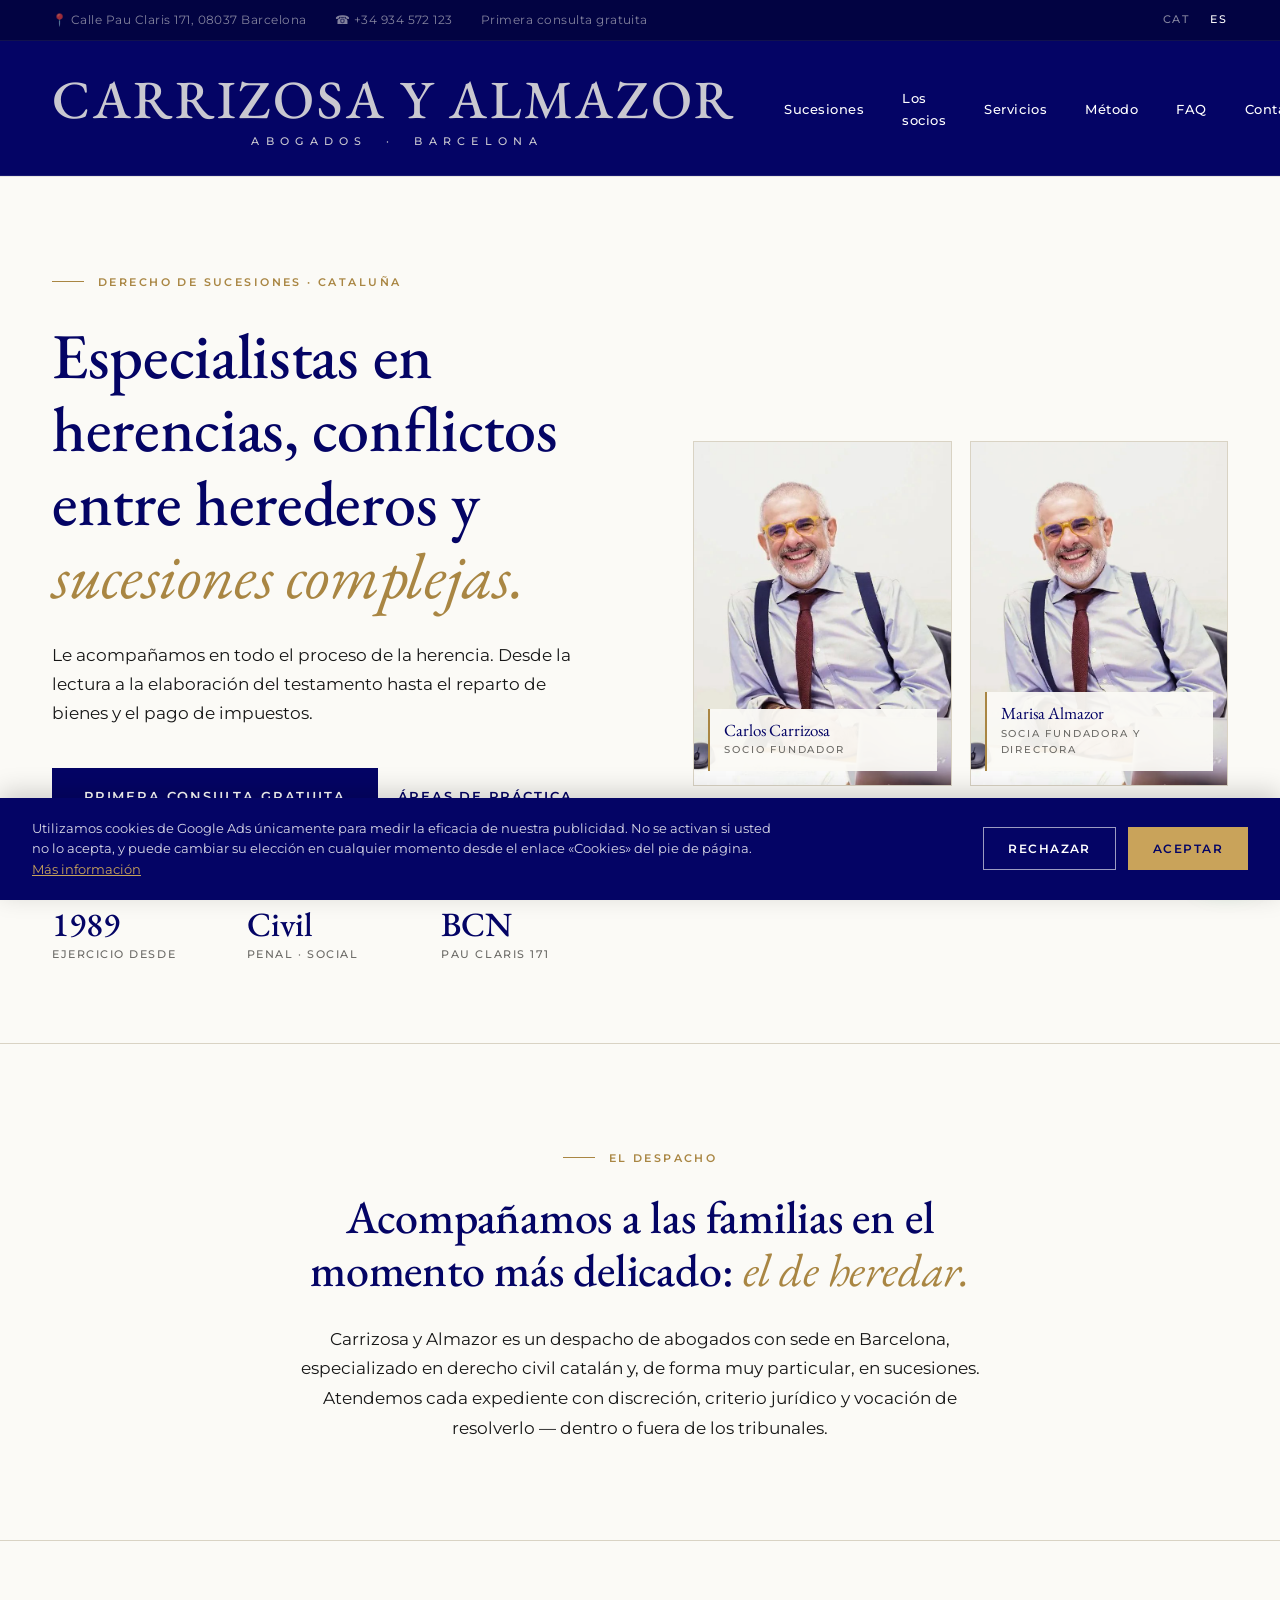
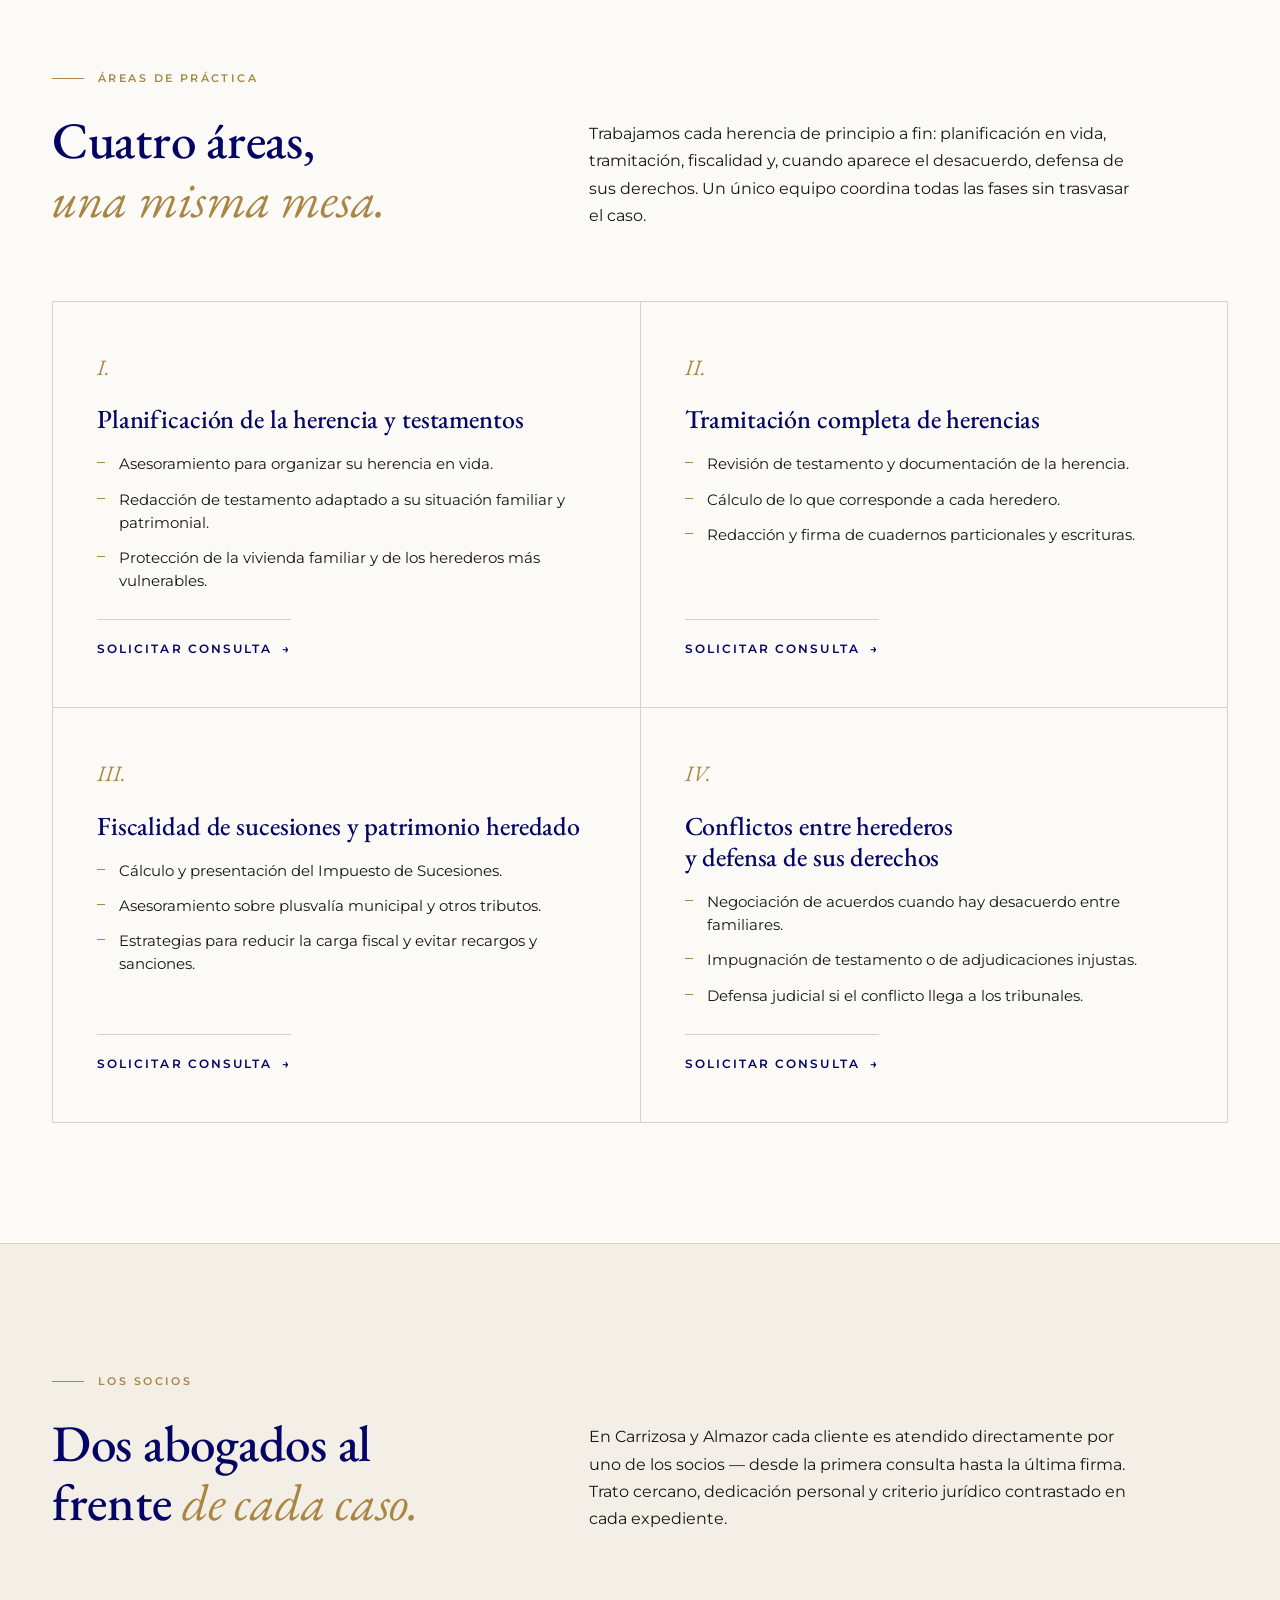
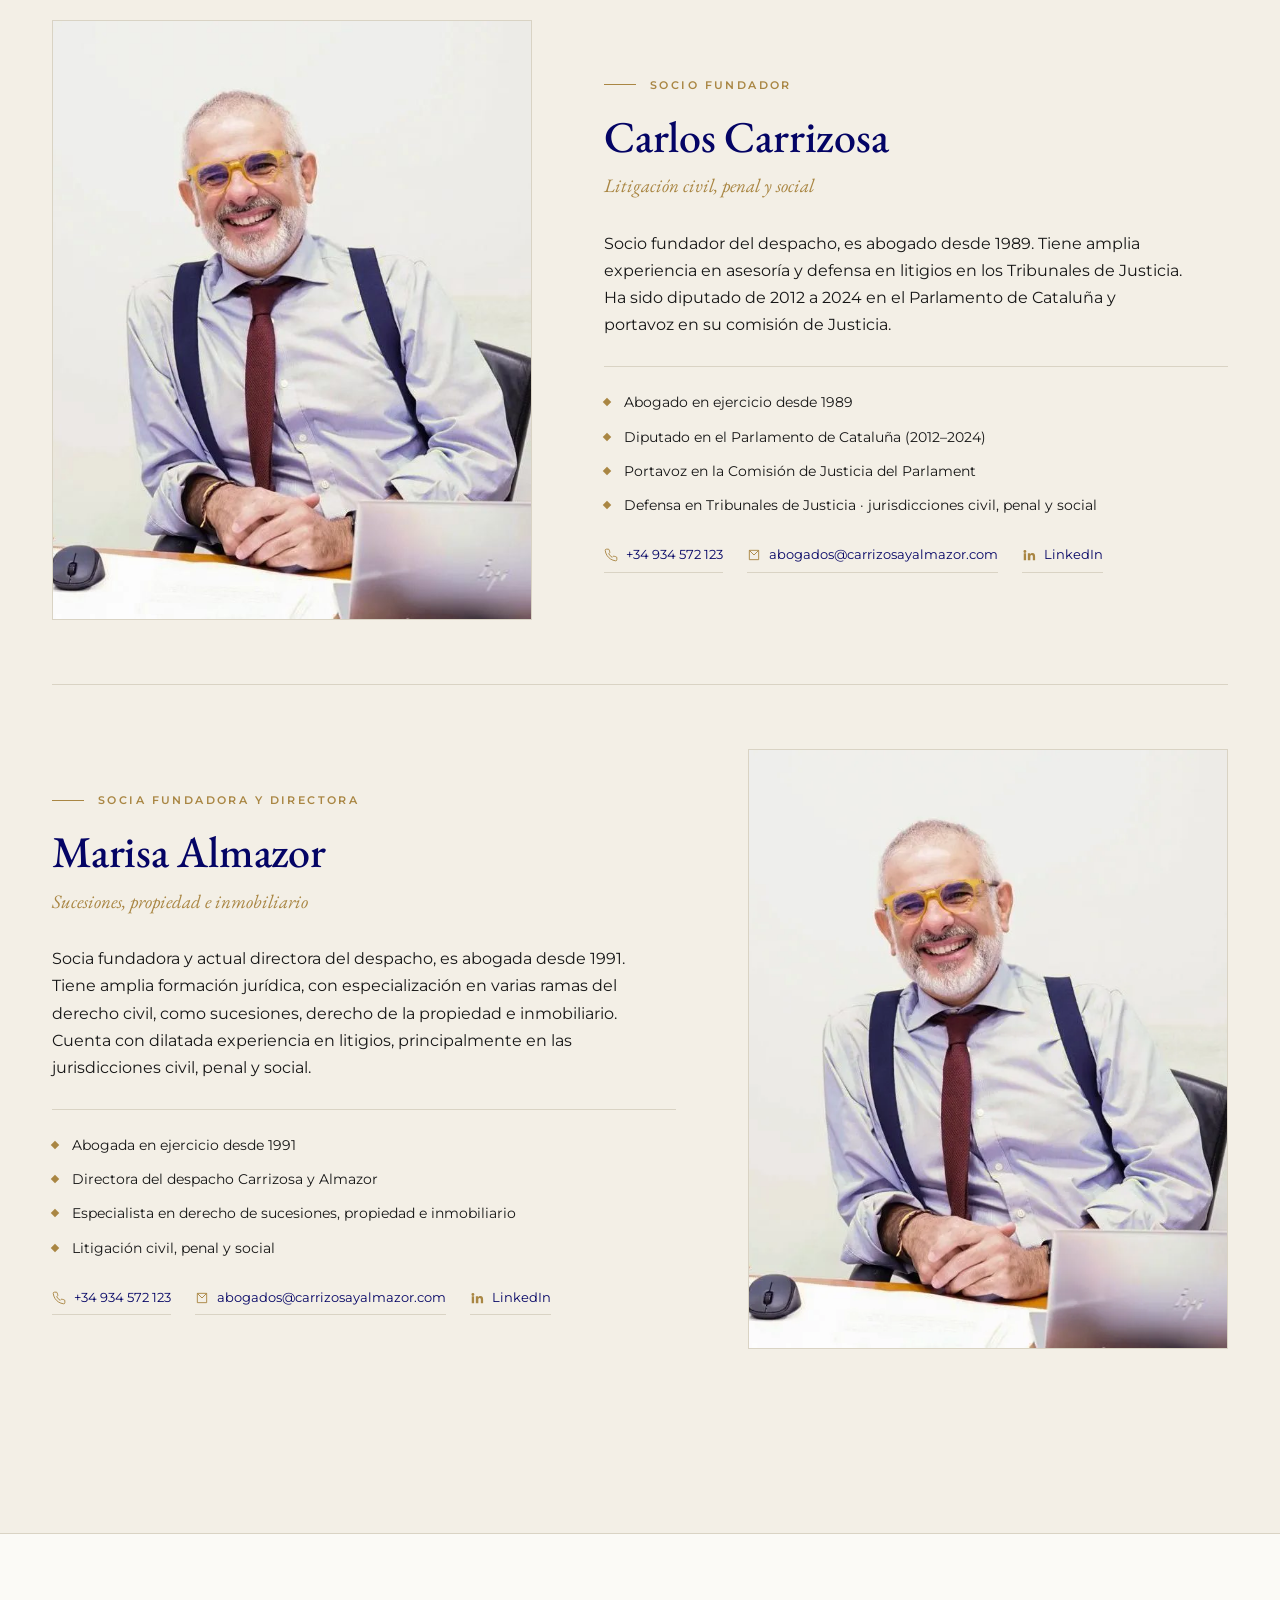
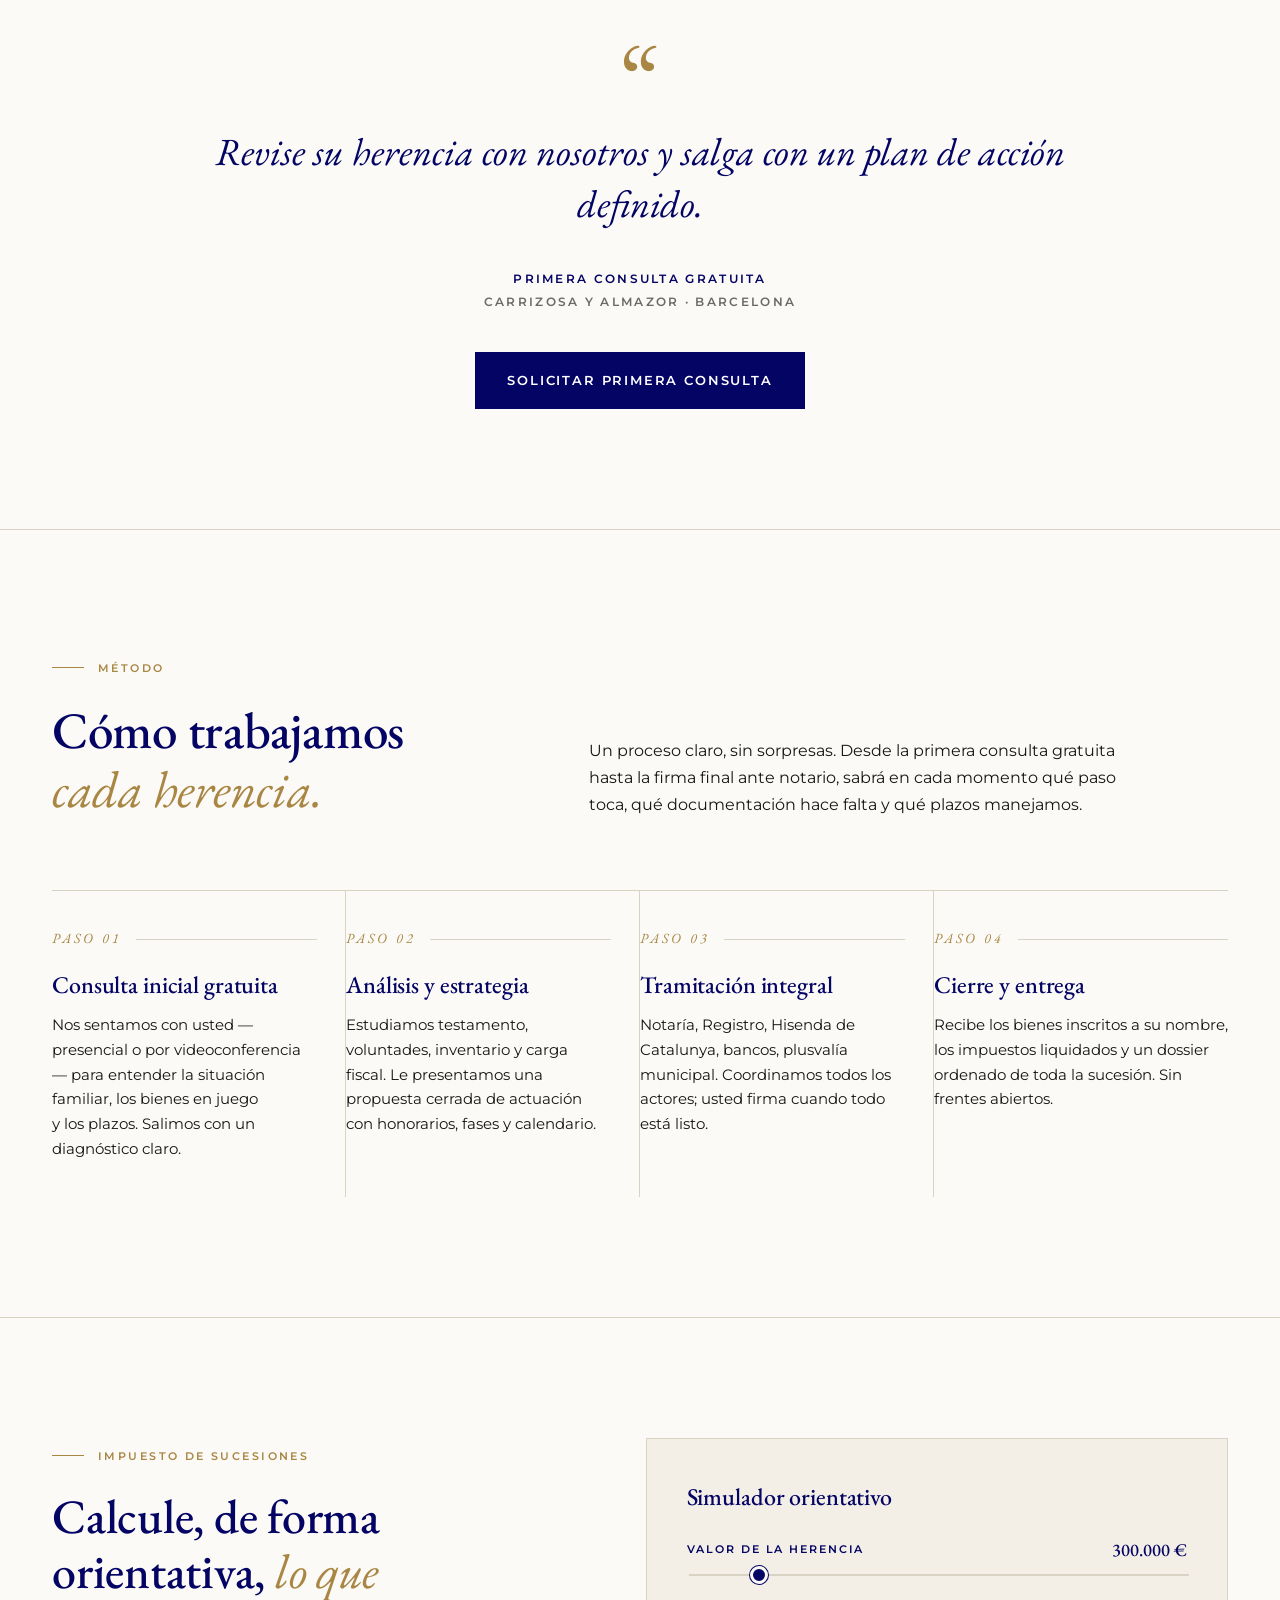
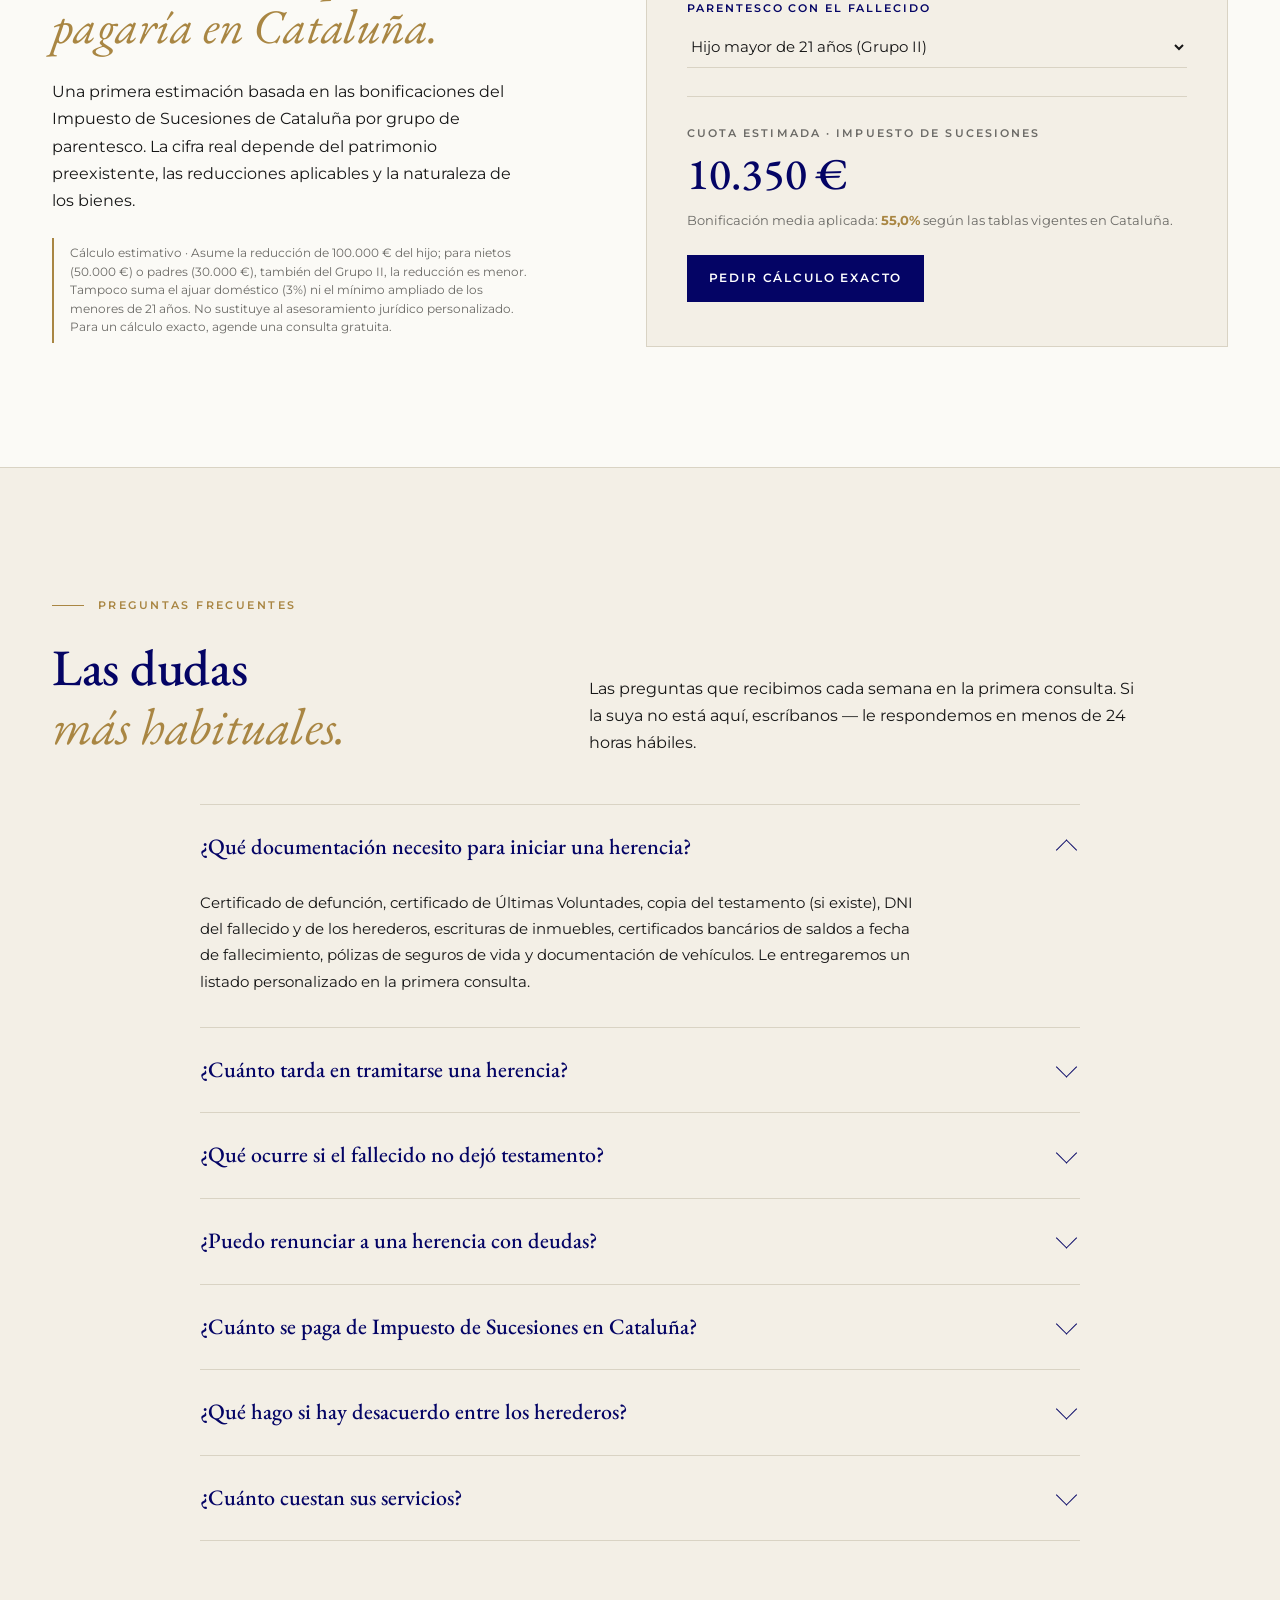
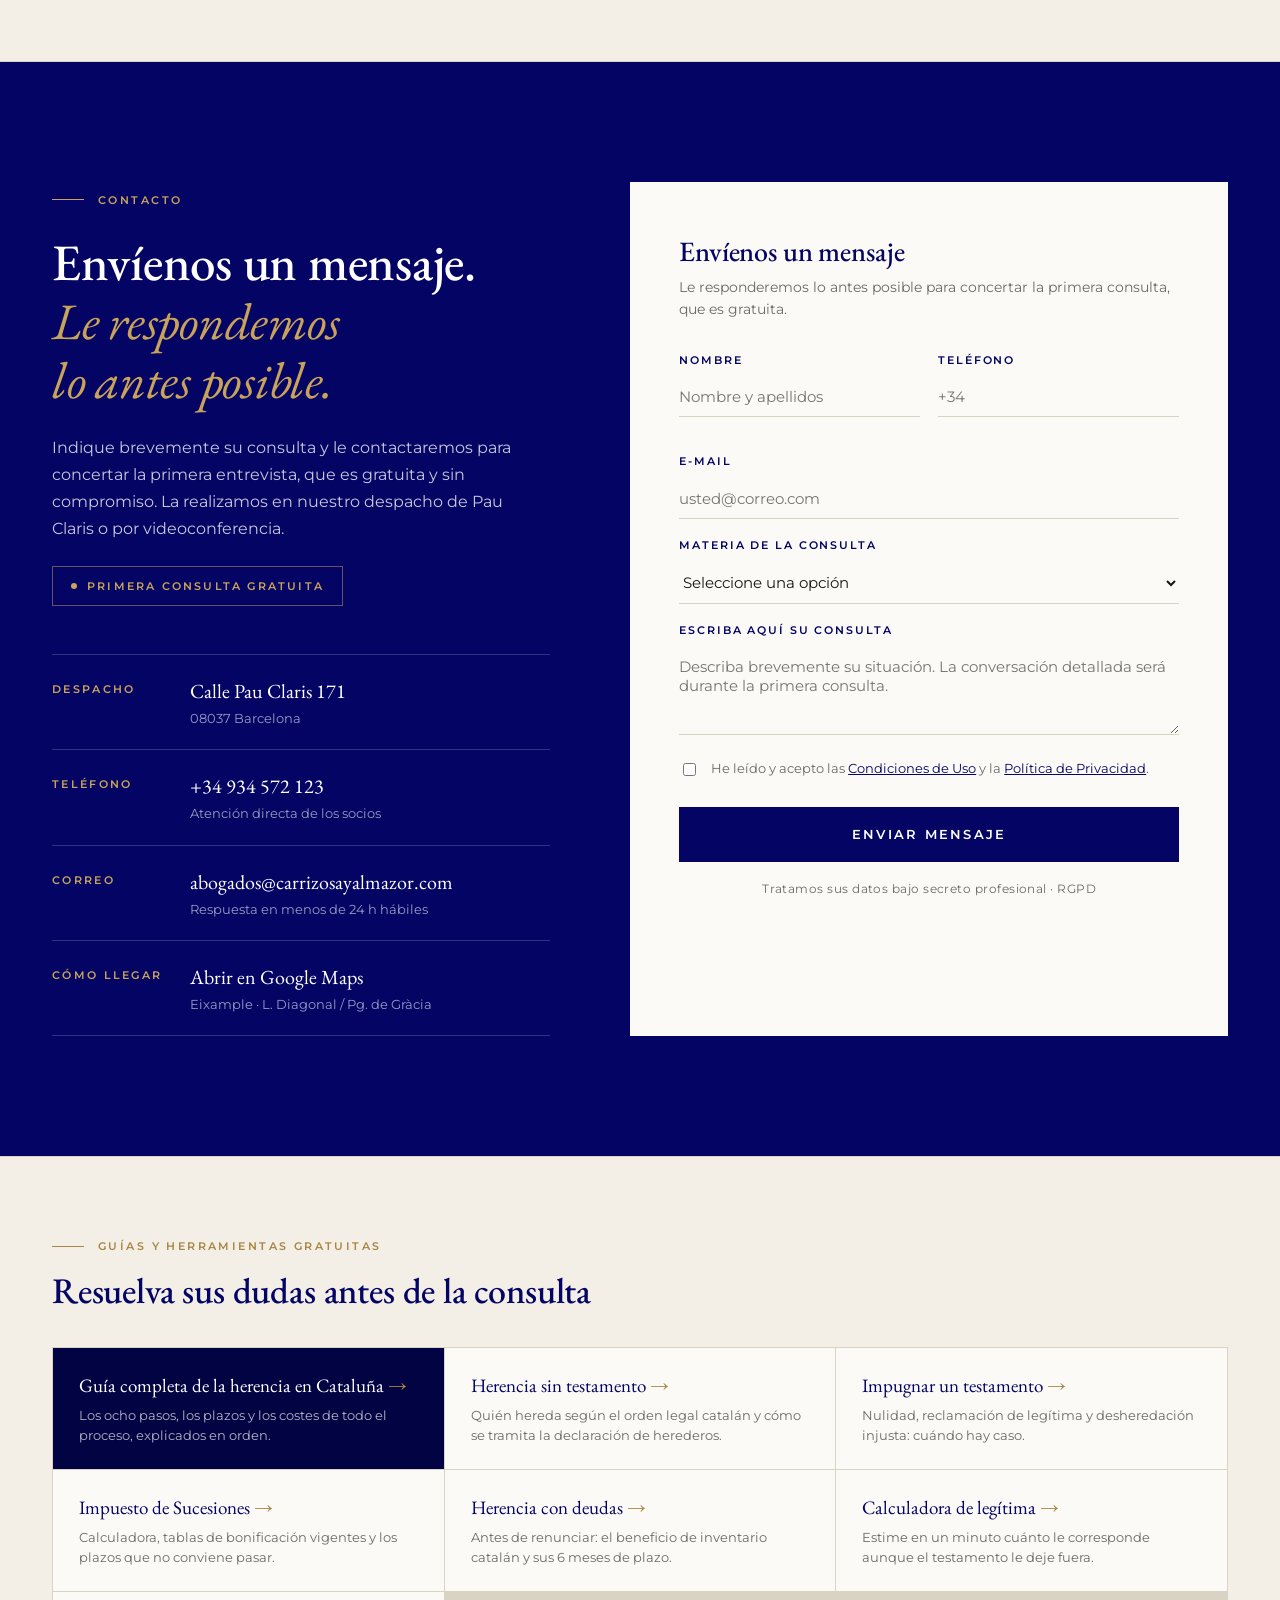
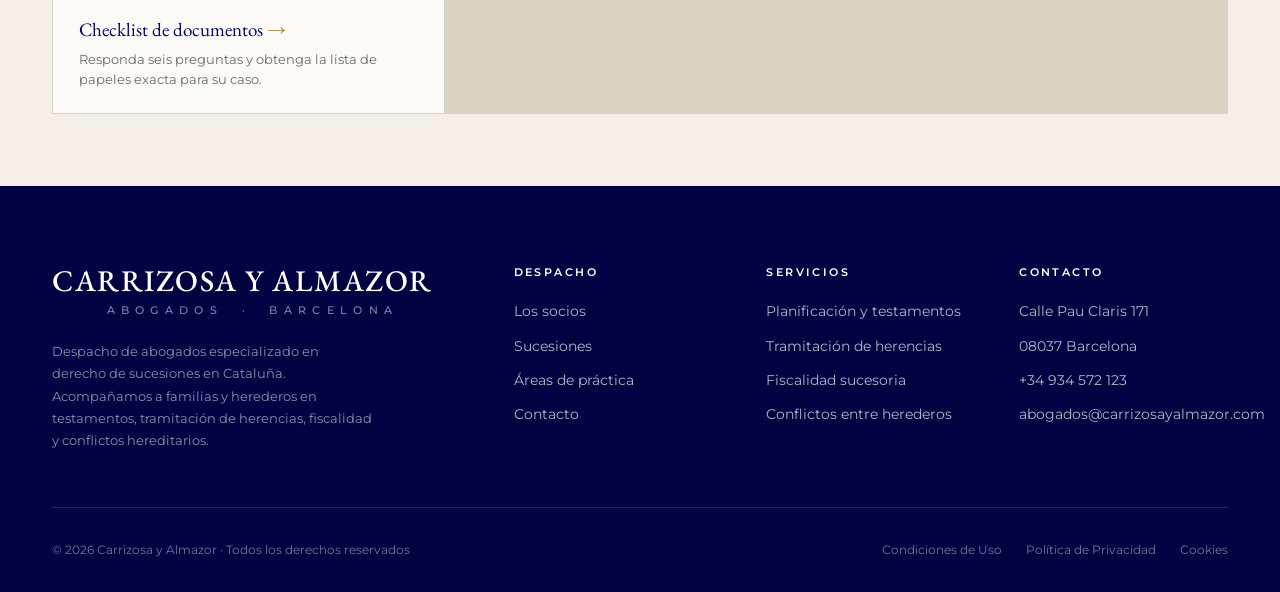
==== commit efe08159: "feat(juridico): mejoras opcionales en las guias de sucesiones (no eran errores) - Bonificacion del 9" ====
--- a/index.html
+++ b/index.html
@@ -1402,7 +1402,7 @@
         <span class="eyebrow">Impuesto de Sucesiones</span>
         <h2>Calcule, de forma orientativa, <em>lo que pagaría en Cataluña.</em></h2>
         <p>Una primera estimación basada en las bonificaciones del Impuesto de Sucesiones de Cataluña por grupo de parentesco. La cifra real depende del patrimonio preexistente, las reducciones aplicables y la naturaleza de los bienes.</p>
-        <div class="calc-disclaimer">Cálculo estimativo · Asume la reducción de 100.000 € del hijo; para nietos (50.000 €) o padres (30.000 €), también del Grupo II, la reducción es menor. No sustituye al asesoramiento jurídico personalizado. Para un cálculo exacto, agende una consulta gratuita.</div>
+        <div class="calc-disclaimer">Cálculo estimativo · Asume la reducción de 100.000 € del hijo; para nietos (50.000 €) o padres (30.000 €), también del Grupo II, la reducción es menor. Tampoco suma el ajuar doméstico (3%) ni el mínimo ampliado de los menores de 21 años. No sustituye al asesoramiento jurídico personalizado. Para un cálculo exacto, agende una consulta gratuita.</div>
       </div>
 
       <div class="calc-card">
@@ -1772,7 +1772,7 @@
         // Reduccion por parentesco (orientativa; padres 30.000 - se afina en consulta)
         var reducc = {conyuge:100000, gi:100000, gii:100000, giii:8000, giv:0}[k] || 0;
         var base = Math.max(0, v - reducc);
-        // Coeficiente multiplicador art. 58 Ley 19/2010 (patrimonio preexistente < 500.000)
+        // Coeficiente multiplicador art. 58 del texto refundido DL 1/2024 (patrimonio preexistente < 500.000)
         var coef = {giii:1.5882, giv:2}[k] || 1;
         var cuota = tarifa(base) * coef;
         var bonifPct = 0;
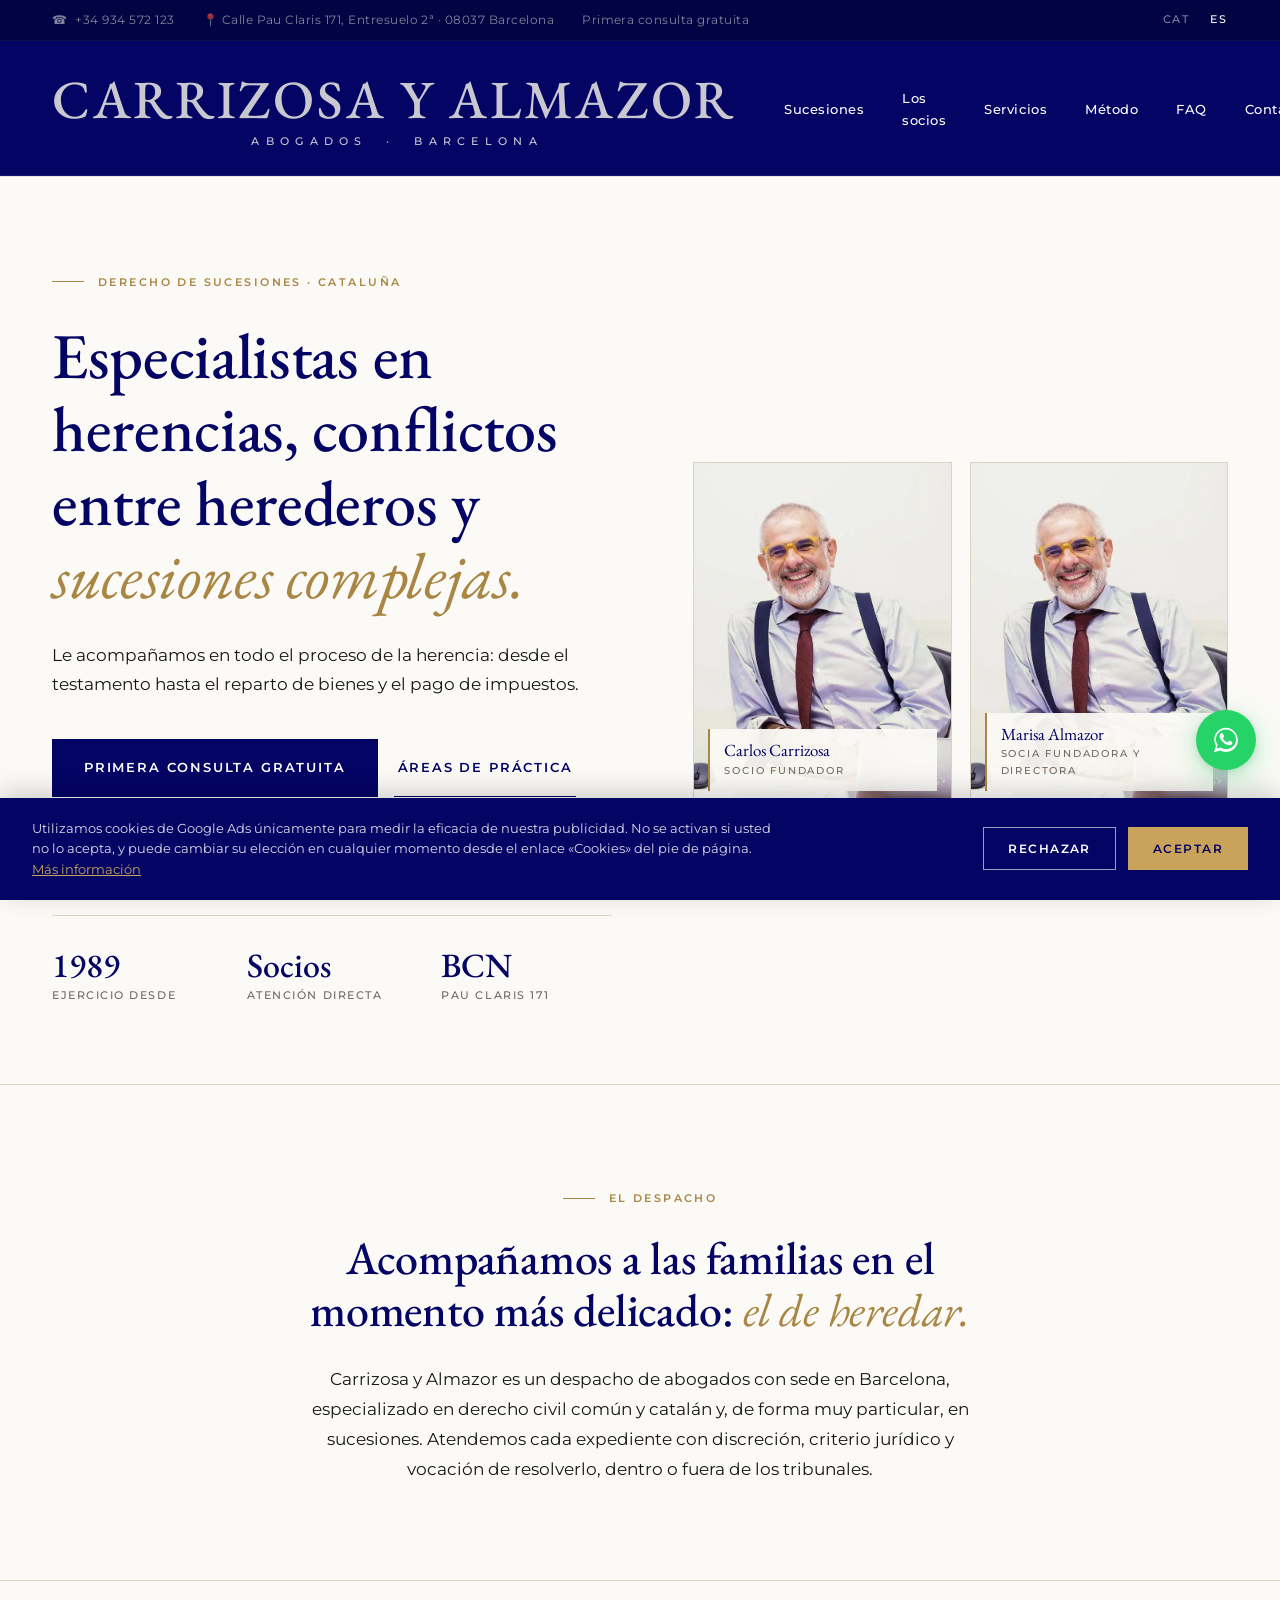
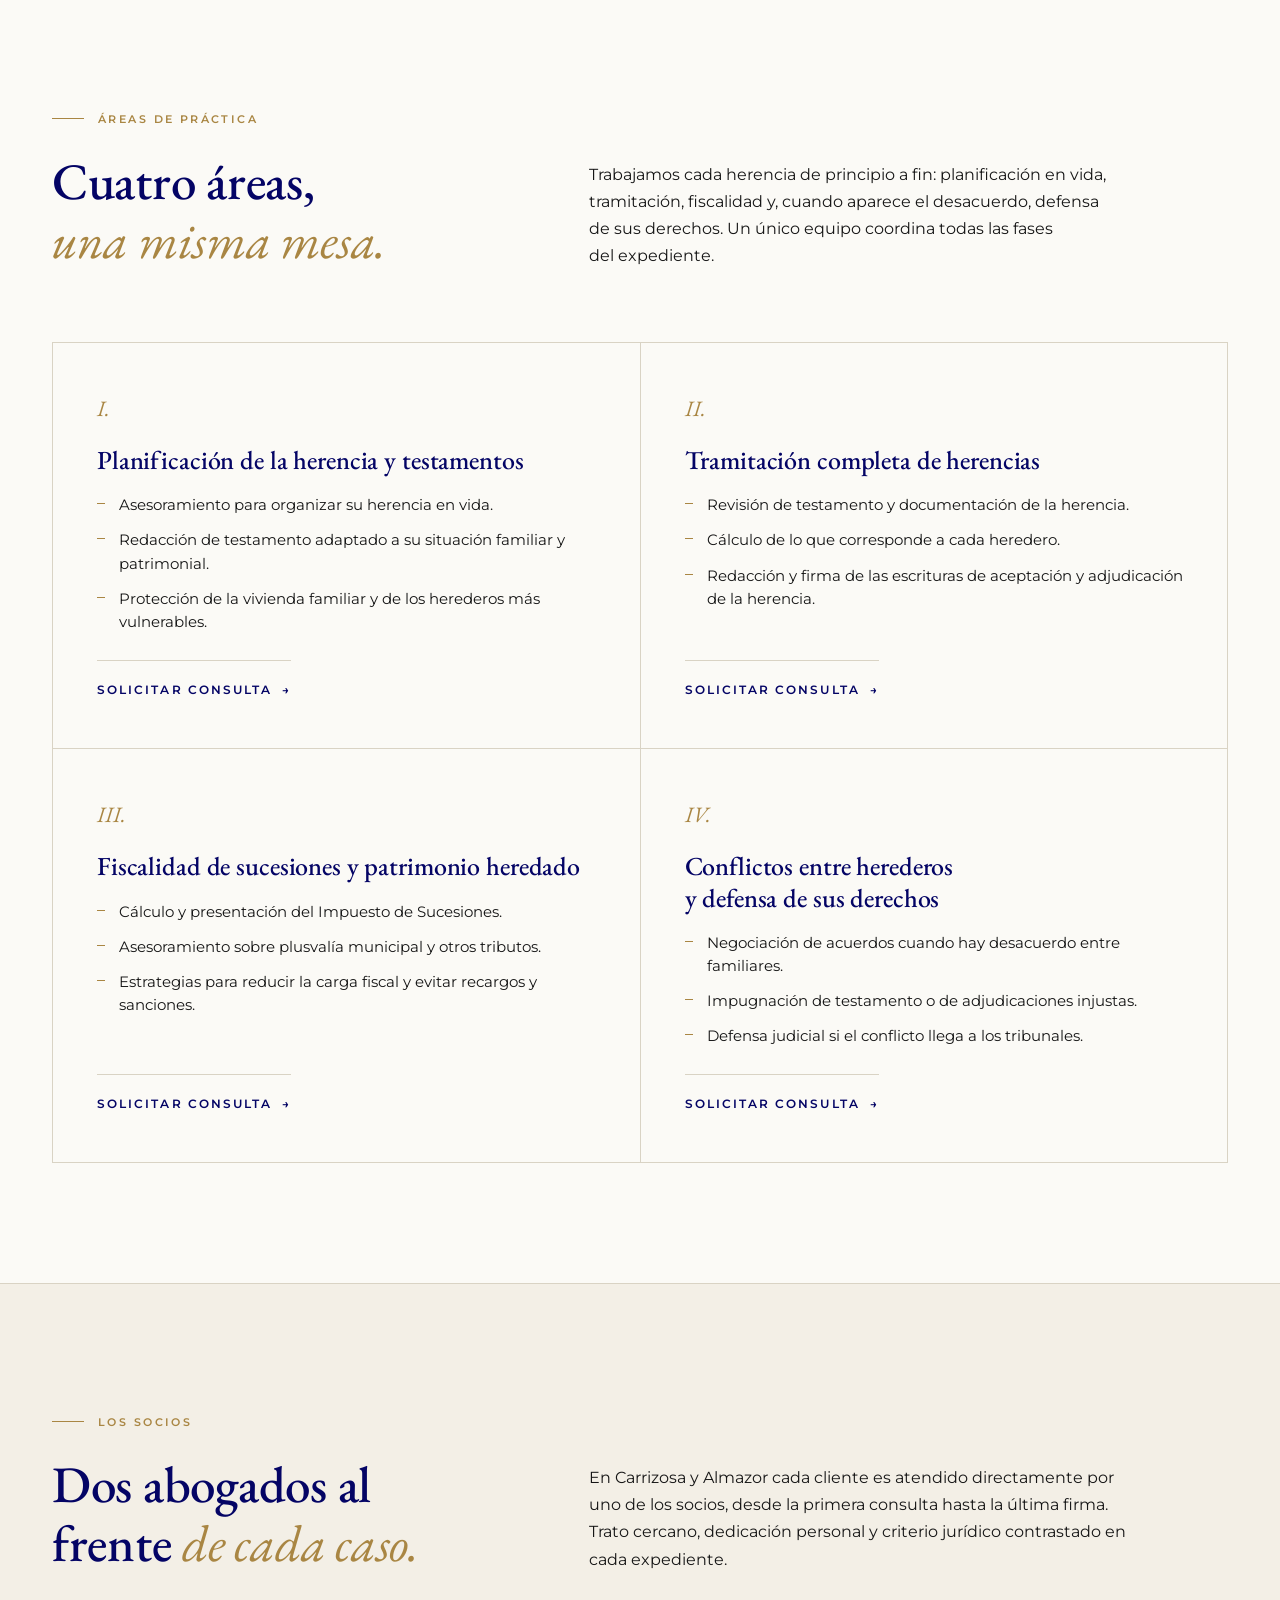
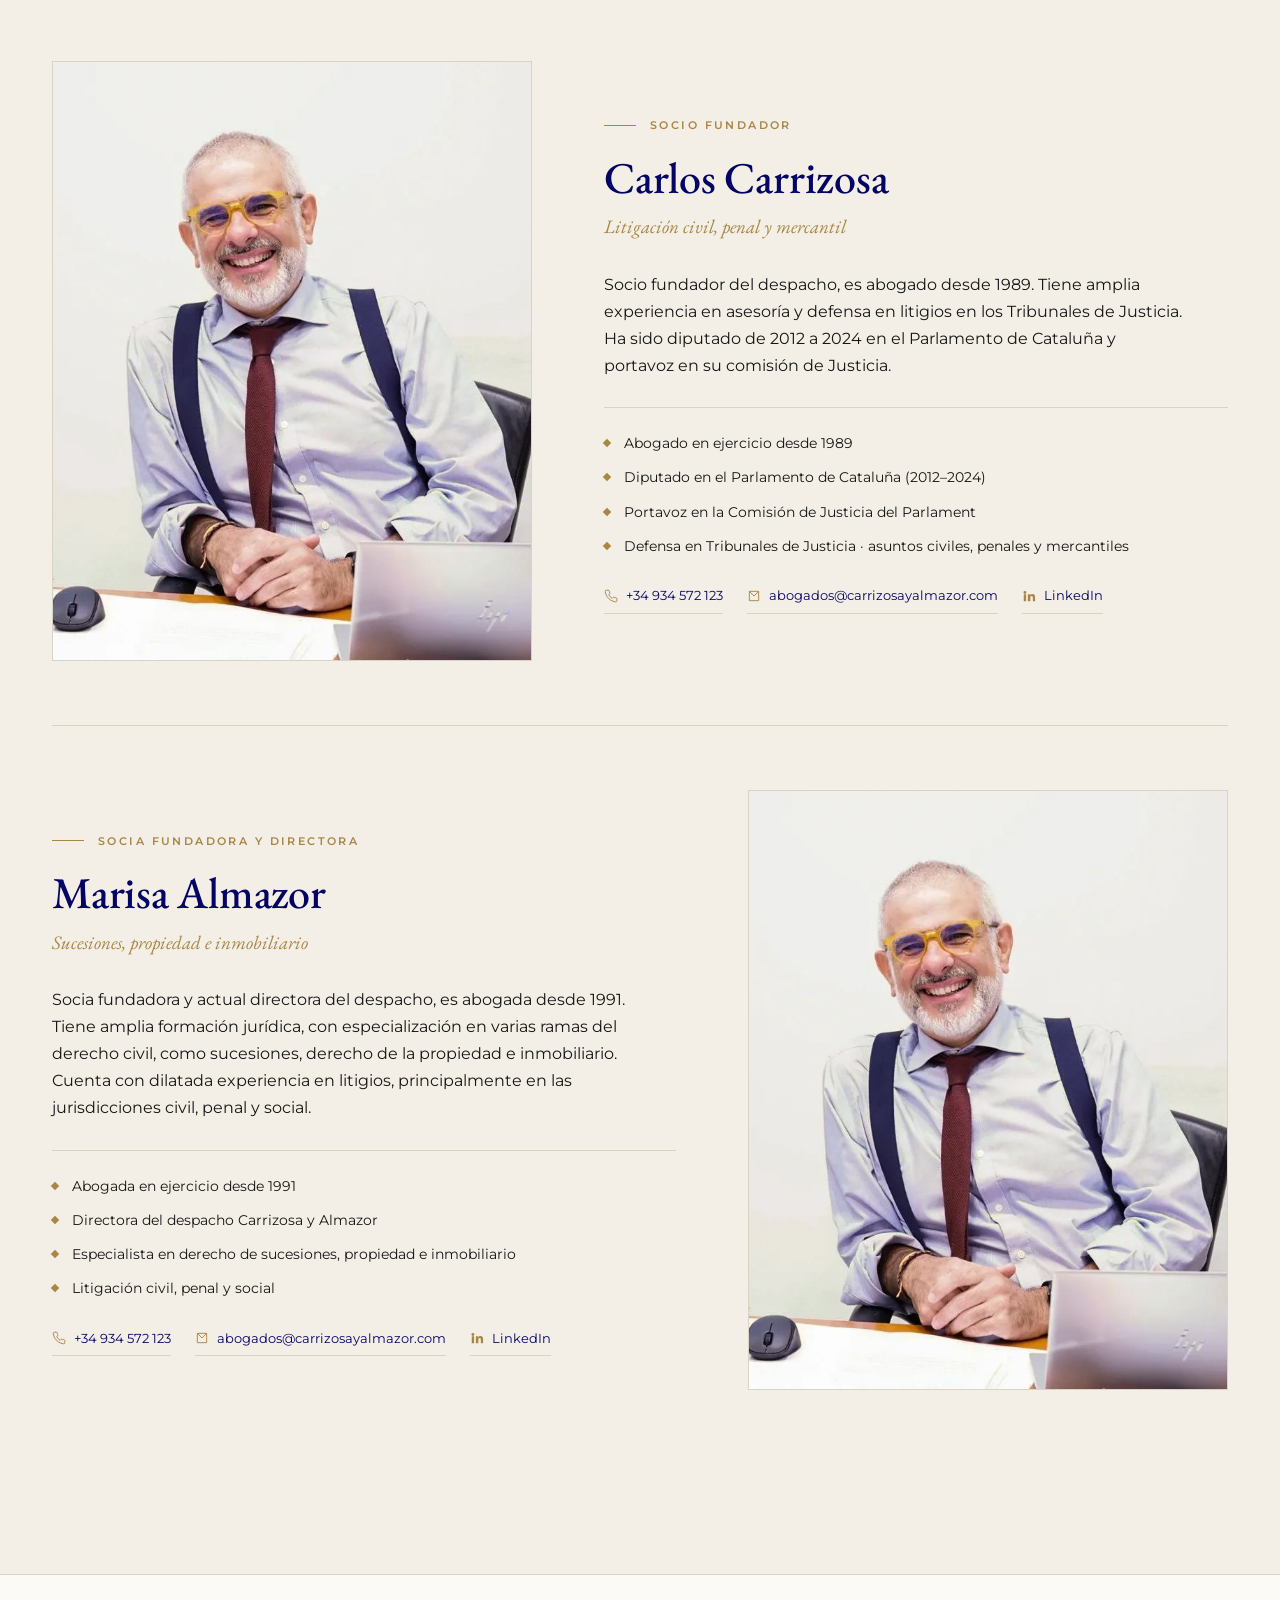
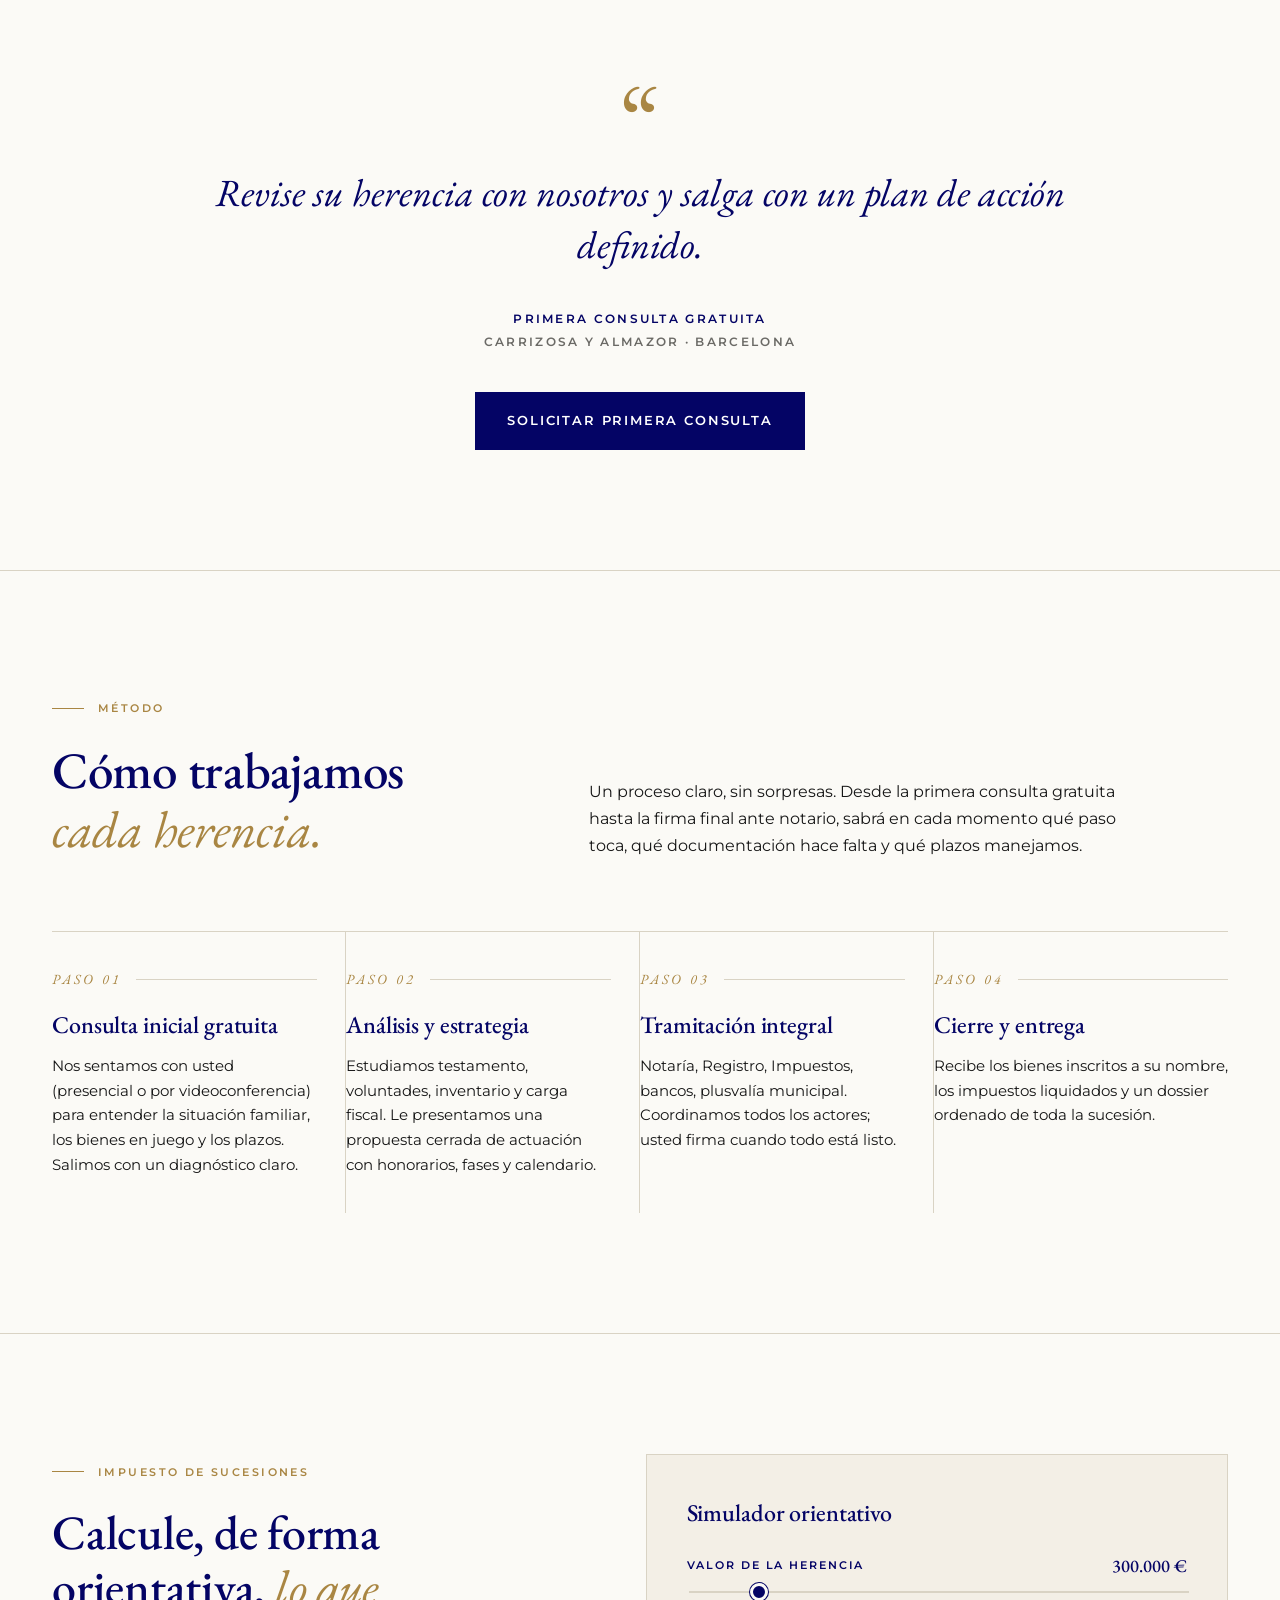
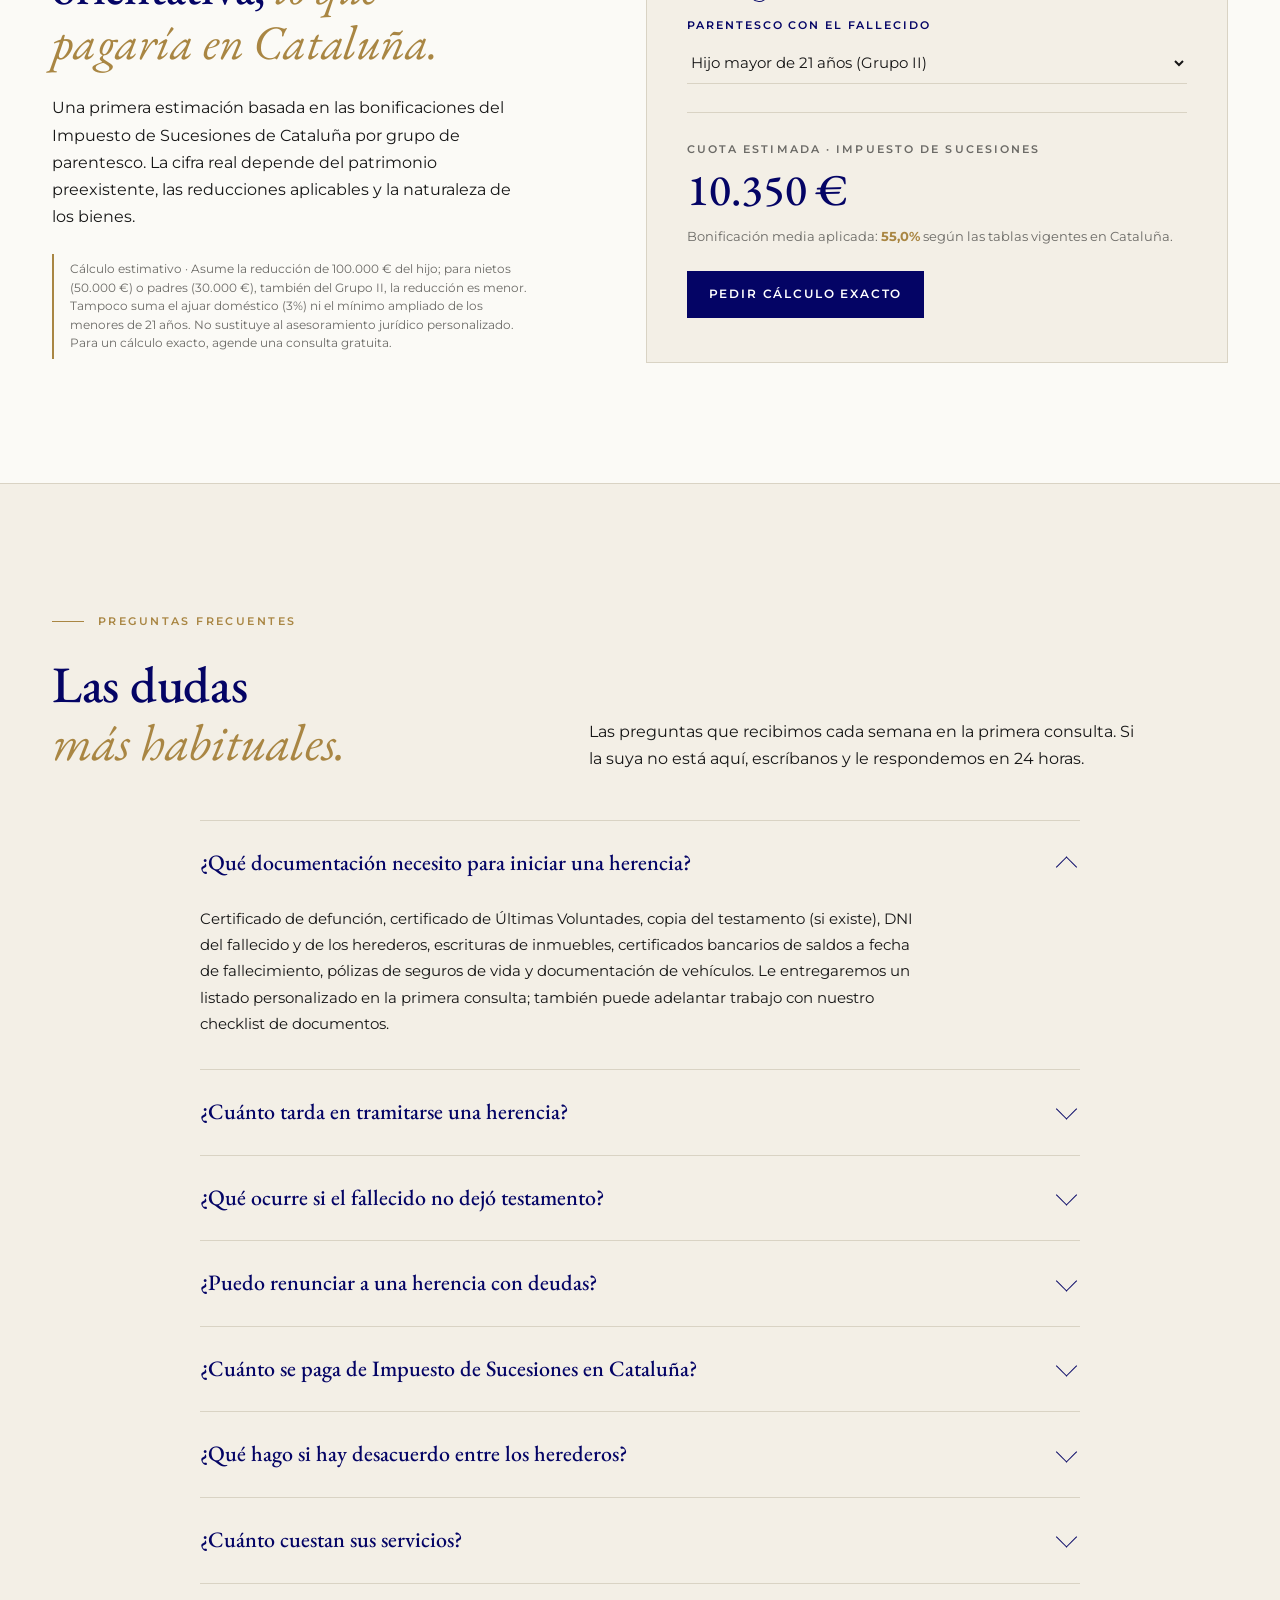
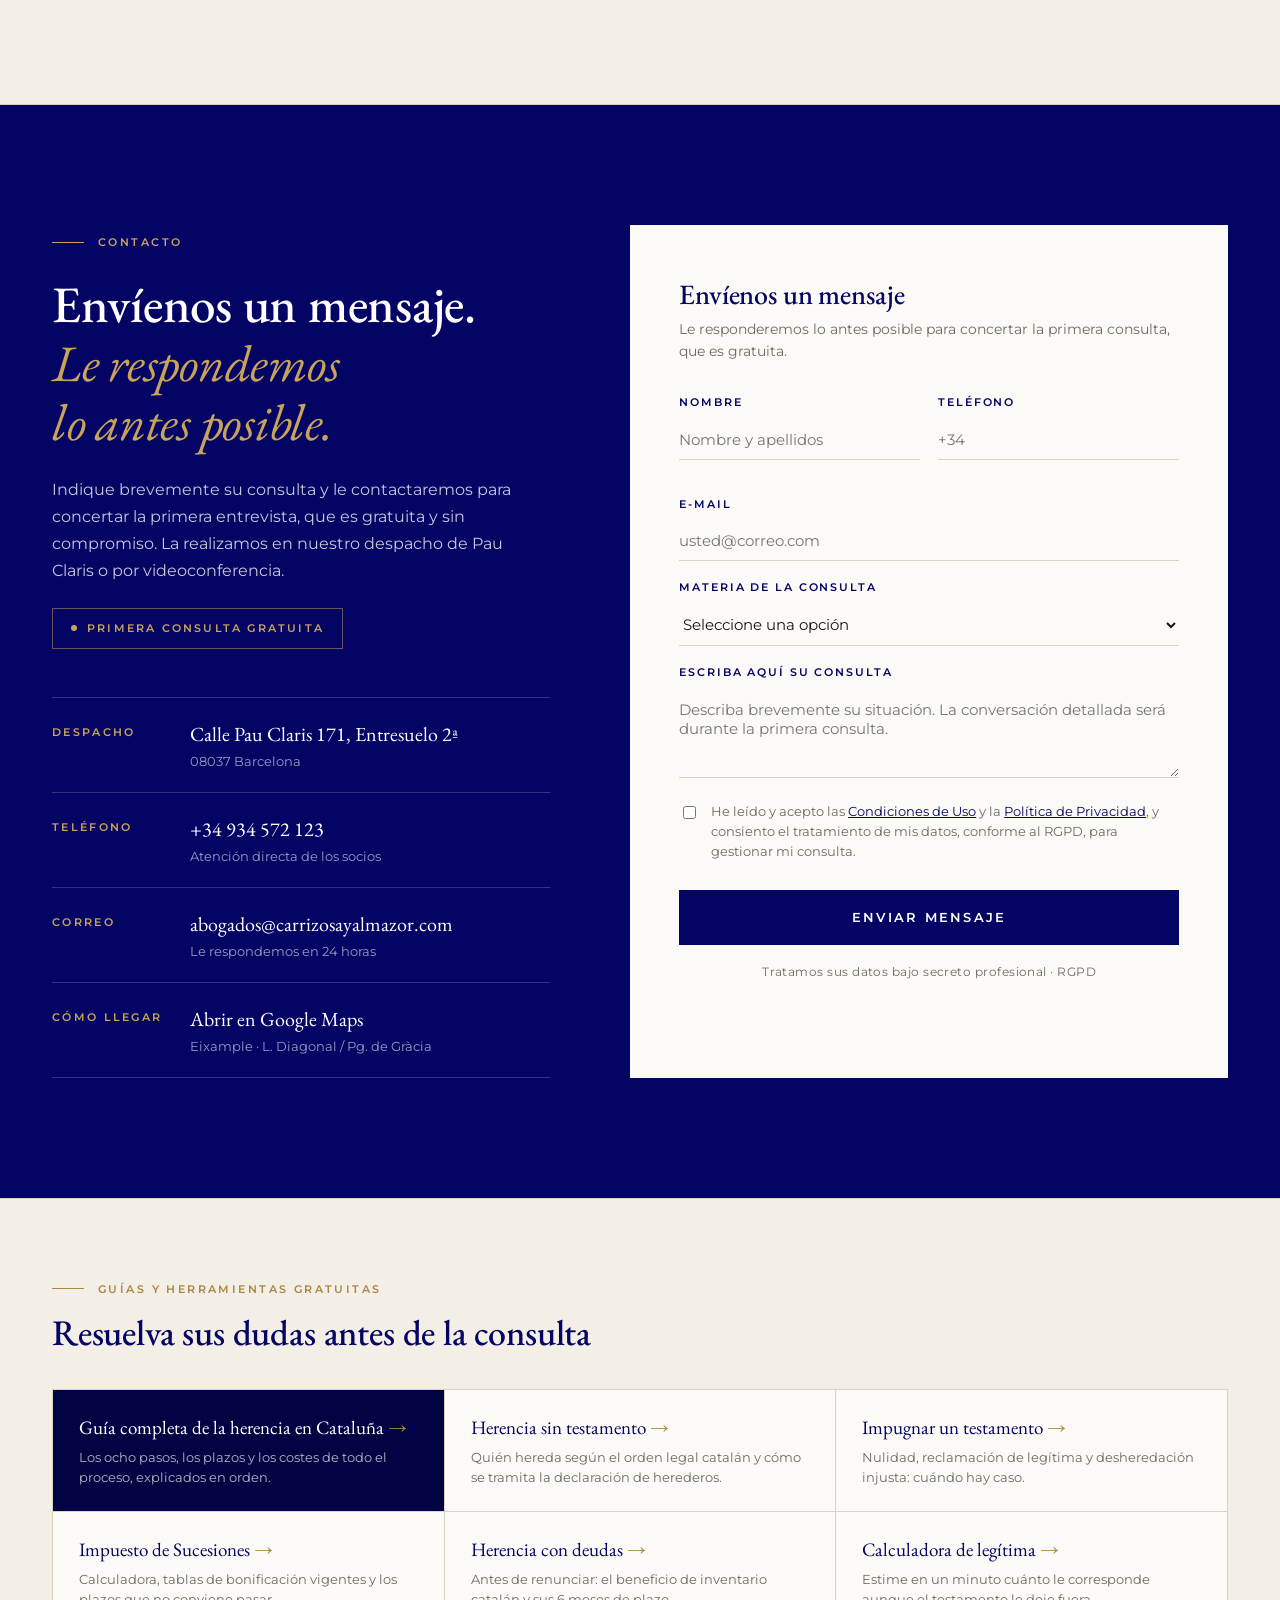
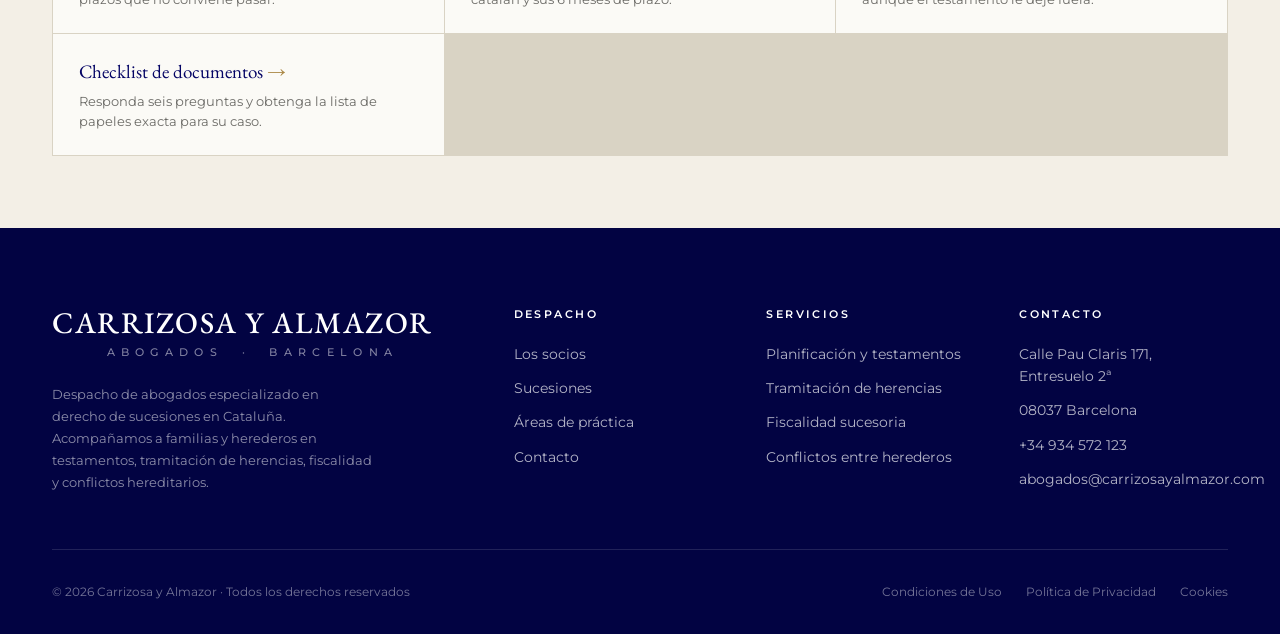
==== commit f8f7af9e: "Correcciones juridicas (revision 7-jul) + mejoras de conversion movil Revision juridica iter1-5 (pen" ====
--- a/index.html
+++ b/index.html
@@ -29,7 +29,7 @@
   "email": "abogados@carrizosayalmazor.com",
   "address": {
     "@type": "PostalAddress",
-    "streetAddress": "Calle Pau Claris 171",
+    "streetAddress": "Calle Pau Claris 171, Entresuelo 2ª",
     "postalCode": "08037",
     "addressLocality": "Barcelona",
     "addressRegion": "Cataluña",
@@ -51,7 +51,7 @@
     {
       "@type": "Question",
       "name": "¿Qué documentación necesito para iniciar una herencia?",
-      "acceptedAnswer": { "@type": "Answer", "text": "Certificado de defunción, certificado de Últimas Voluntades, copia del testamento (si existe), DNI del fallecido y de los herederos, escrituras de inmuebles, certificados bancarios de saldos a fecha de fallecimiento, pólizas de seguros de vida y documentación de vehículos. Le entregaremos un listado personalizado en la primera consulta." }
+      "acceptedAnswer": { "@type": "Answer", "text": "Certificado de defunción, certificado de Últimas Voluntades, copia del testamento (si existe), DNI del fallecido y de los herederos, escrituras de inmuebles, certificados bancarios de saldos a fecha de fallecimiento, pólizas de seguros de vida y documentación de vehículos. Le entregaremos un listado personalizado en la primera consulta; también puede adelantar trabajo con nuestro checklist de documentos." }
     },
     {
       "@type": "Question",
@@ -76,12 +76,12 @@
     {
       "@type": "Question",
       "name": "¿Qué hago si hay desacuerdo entre los herederos?",
-      "acceptedAnswer": { "@type": "Answer", "text": "Primero intentamos siempre la negociación y la mediación: el 98% de los conflictos se resuelven sin acudir a tribunales y a un coste mucho menor. Si no es posible, defendemos sus derechos por vía judicial: impugnación de testamento, acción de petición de herencia, acción de partición o reclamación de legítima." }
+      "acceptedAnswer": { "@type": "Answer", "text": "Primero intentamos siempre la negociación y la mediación: la mayoría de los conflictos se resuelven sin acudir a tribunales y a un coste mucho menor. Si no es posible, defendemos sus derechos por vía judicial: impugnación de testamento, acción de petición de herencia, acción de partición o reclamación de legítima." }
     },
     {
       "@type": "Question",
       "name": "¿Cuánto cuestan sus servicios?",
-      "acceptedAnswer": { "@type": "Answer", "text": "La primera consulta es siempre gratuita y sin compromiso. Tras analizar su caso le presentamos un presupuesto cerrado por escrito, sin sorpresas posteriores. Trabajamos con honorarios fijos por fases o con porcentaje sobre el caudal hereditario, según convenga al cliente." }
+      "acceptedAnswer": { "@type": "Answer", "text": "La primera consulta es siempre gratuita y sin compromiso. Tras analizar su caso le presentamos un presupuesto cerrado por escrito, sin sorpresas posteriores. Trabajamos con honorarios fijos por fases o con porcentaje sobre el caudal hereditario." }
     }
   ]
 }
@@ -329,6 +329,16 @@
     font-weight:600;border-bottom:1px solid var(--ink);
     display:inline-flex;align-items:center;gap:10px;
   }
+  /* Botón de llamada: solo en móvil (82% del tráfico; el público 55+ llama).
+     En escritorio el teléfono ya está en la topbar. */
+  .btn-call{display:none;background:var(--gold)}
+  .btn-call:hover{background:#93743a}
+  .hero-plazo{
+    font-size:13px;color:var(--muted);line-height:1.6;
+    border-left:2px solid var(--gold);
+    padding:4px 0 4px 14px;
+    margin:-24px 0 44px;max-width:520px;
+  }
   .hero-meta{
     display:grid;grid-template-columns:repeat(3,1fr);gap:24px;
     padding-top:32px;border-top:1px solid var(--line);
@@ -760,6 +770,10 @@
     border:6px solid transparent;border-left-color:var(--ink);
   }
   .wa-fab:hover .wa-tooltip{opacity:1}
+  /* Con el banner de cookies abierto (z-index 100 > 90), el FAB quedaba tapado
+     justo en la primera visita — la del clic de Ads. Se eleva mientras dure. */
+  body.cookie-abierta .wa-fab{bottom:130px}
+  @media(max-width:680px){body.cookie-abierta .wa-fab{bottom:205px}}
 
   /* CONTACT */
   section.contact{
@@ -1010,6 +1024,9 @@
       padding:18px 24px;font-size:12px;
     }
     .btn-secondary{padding:14px 4px}
+    .btn-call{display:inline-flex}
+    .hero-plazo{margin:-16px 0 36px;font-size:12.5px}
+    .topbar-left span:first-child a{font-weight:600}
     .hero-meta{
       grid-template-columns:repeat(3,1fr);gap:12px;
       padding-top:24px;
@@ -1105,8 +1122,8 @@
   <div class="topbar">
     <div class="topbar-inner">
       <div class="topbar-left">
-        <span>📍 Calle Pau Claris 171, 08037 Barcelona</span>
-        <span>☎ +34 934 572 123</span>
+        <span>☎ <a href="tel:934572123">+34 934 572 123</a></span>
+        <span>📍 Calle Pau Claris 171, Entresuelo 2ª · 08037 Barcelona</span>
         <span>Primera consulta gratuita</span>
       </div>
       <div class="topbar-right">
@@ -1146,15 +1163,17 @@
         <span class="eyebrow">Derecho de Sucesiones · Cataluña</span>
         <h1>Especialistas en herencias, conflictos entre herederos y <em>sucesiones complejas.</em></h1>
         <p class="hero-lede">
-          Le acompañamos en todo el proceso de la herencia. Desde la lectura a la elaboración del testamento hasta el reparto de bienes y el pago de impuestos.
+          Le acompañamos en todo el proceso de la herencia: desde el testamento hasta el reparto de bienes y el pago de impuestos.
         </p>
         <div class="hero-cta-row">
           <a href="#contacto" class="btn-primary">Primera consulta gratuita</a>
+          <a href="tel:934572123" class="btn-primary btn-call">Llamar ahora · 93 457 21 23</a>
           <a href="#servicios" class="btn-secondary">Áreas de práctica</a>
         </div>
+        <p class="hero-plazo">El Impuesto de Sucesiones se liquida en un plazo de 6 meses desde el fallecimiento. Cuanto antes revisemos su caso, más margen tendremos.</p>
         <div class="hero-meta">
           <div><strong>1989</strong><span>ejercicio desde</span></div>
-          <div><strong>Civil</strong><span>penal · social</span></div>
+          <div><strong>Socios</strong><span>atención directa</span></div>
           <div><strong>BCN</strong><span>Pau Claris 171</span></div>
         </div>
       </div>
@@ -1190,7 +1209,7 @@
       <span class="eyebrow" style="justify-content:center">El despacho</span>
       <h2>Acompañamos a las familias en el momento más delicado: <em>el de heredar.</em></h2>
       <p>
-        Carrizosa y Almazor es un despacho de abogados con sede en Barcelona, especializado en derecho civil catalán y, de forma muy particular, en sucesiones. Atendemos cada expediente con discreción, criterio jurídico y vocación de resolverlo — dentro o fuera de los tribunales.
+        Carrizosa y Almazor es un despacho de abogados con sede en Barcelona, especializado en derecho civil común y catalán y, de forma muy particular, en sucesiones. Atendemos cada expediente con discreción, criterio jurídico y vocación de resolverlo, dentro o fuera de los tribunales.
       </p>
     </div>
   </section>
@@ -1204,7 +1223,7 @@
           <h2 style="margin-top:24px">Cuatro áreas, <em>una misma mesa.</em></h2>
         </div>
         <p>
-          Trabajamos cada herencia de principio a fin: planificación en vida, tramitación, fiscalidad y, cuando aparece el desacuerdo, defensa de sus derechos. Un único equipo coordina todas las fases sin trasvasar el caso.
+          Trabajamos cada herencia de principio a fin: planificación en vida, tramitación, fiscalidad y, cuando aparece el desacuerdo, defensa de sus derechos. Un único equipo coordina todas las fases del expediente.
         </p>
       </div>
 
@@ -1227,7 +1246,7 @@
           <ul>
             <li>Revisión de testamento y documentación de la herencia.</li>
             <li>Cálculo de lo que corresponde a cada heredero.</li>
-            <li>Redacción y firma de cuadernos particionales y escrituras.</li>
+            <li>Redacción y firma de las escrituras de aceptación y adjudicación de la herencia.</li>
           </ul>
           <a href="#contacto" class="service-link">Solicitar consulta</a>
         </div>
@@ -1267,7 +1286,7 @@
           <h2 style="margin-top:24px">Dos abogados al frente <em>de cada caso.</em></h2>
         </div>
         <p>
-          En Carrizosa y Almazor cada cliente es atendido directamente por uno de los socios — desde la primera consulta hasta la última firma. Trato cercano, dedicación personal y criterio jurídico contrastado en cada expediente.
+          En Carrizosa y Almazor cada cliente es atendido directamente por uno de los socios, desde la primera consulta hasta la última firma. Trato cercano, dedicación personal y criterio jurídico contrastado en cada expediente.
         </p>
       </div>
 
@@ -1279,7 +1298,7 @@
         <div class="partner-info">
           <span class="eyebrow">Socio fundador</span>
           <h3>Carlos Carrizosa</h3>
-          <div class="partner-role">Litigación civil, penal y social</div>
+          <div class="partner-role">Litigación civil, penal y mercantil</div>
           <p class="partner-bio">
             Socio fundador del despacho, es abogado desde 1989. Tiene amplia experiencia en asesoría y defensa en litigios en los Tribunales de Justicia. Ha sido diputado de 2012 a 2024 en el Parlamento de Cataluña y portavoz en su comisión de Justicia.
           </p>
@@ -1287,7 +1306,7 @@
             <div class="credential">Abogado en ejercicio desde 1989</div>
             <div class="credential">Diputado en el Parlamento de Cataluña (2012–2024)</div>
             <div class="credential">Portavoz en la Comisión de Justicia del Parlament</div>
-            <div class="credential">Defensa en Tribunales de Justicia · jurisdicciones civil, penal y social</div>
+            <div class="credential">Defensa en Tribunales de Justicia · asuntos civiles, penales y mercantiles</div>
           </div>
           <div class="partner-contact">
             <a href="tel:934572123">
@@ -1374,7 +1393,7 @@
         <div class="step">
           <div class="step-num">Paso 01</div>
           <h3>Consulta inicial gratuita</h3>
-          <p>Nos sentamos con usted — presencial o por videoconferencia — para entender la situación familiar, los bienes en juego y los plazos. Salimos con un diagnóstico claro.</p>
+          <p>Nos sentamos con usted (presencial o por videoconferencia) para entender la situación familiar, los bienes en juego y los plazos. Salimos con un diagnóstico claro.</p>
         </div>
         <div class="step">
           <div class="step-num">Paso 02</div>
@@ -1384,12 +1403,12 @@
         <div class="step">
           <div class="step-num">Paso 03</div>
           <h3>Tramitación integral</h3>
-          <p>Notaría, Registro, Hisenda de Catalunya, bancos, plusvalía municipal. Coordinamos todos los actores; usted firma cuando todo está listo.</p>
+          <p>Notaría, Registro, Impuestos, bancos, plusvalía municipal. Coordinamos todos los actores; usted firma cuando todo está listo.</p>
         </div>
         <div class="step">
           <div class="step-num">Paso 04</div>
           <h3>Cierre y entrega</h3>
-          <p>Recibe los bienes inscritos a su nombre, los impuestos liquidados y un dossier ordenado de toda la sucesión. Sin frentes abiertos.</p>
+          <p>Recibe los bienes inscritos a su nombre, los impuestos liquidados y un dossier ordenado de toda la sucesión.</p>
         </div>
       </div>
     </div>
@@ -1442,13 +1461,13 @@
           <span class="eyebrow">Preguntas frecuentes</span>
           <h2 style="margin-top:24px">Las dudas <em>más habituales.</em></h2>
         </div>
-        <p>Las preguntas que recibimos cada semana en la primera consulta. Si la suya no está aquí, escríbanos — le respondemos en menos de 24 horas hábiles.</p>
+        <p>Las preguntas que recibimos cada semana en la primera consulta. Si la suya no está aquí, escríbanos y le respondemos en 24 horas.</p>
       </div>
 
       <div class="faq-list">
         <details class="qa" open>
           <summary>¿Qué documentación necesito para iniciar una herencia?</summary>
-          <div class="answer">Certificado de defunción, certificado de Últimas Voluntades, copia del testamento (si existe), DNI del fallecido y de los herederos, escrituras de inmuebles, certificados bancários de saldos a fecha de fallecimiento, pólizas de seguros de vida y documentación de vehículos. Le entregaremos un listado personalizado en la primera consulta.</div>
+          <div class="answer">Certificado de defunción, certificado de Últimas Voluntades, copia del testamento (si existe), DNI del fallecido y de los herederos, escrituras de inmuebles, certificados bancarios de saldos a fecha de fallecimiento, pólizas de seguros de vida y documentación de vehículos. Le entregaremos un listado personalizado en la primera consulta; también puede adelantar trabajo con nuestro <a href="/documentos-herencia/">checklist de documentos</a>.</div>
         </details>
         <details class="qa">
           <summary>¿Cuánto tarda en tramitarse una herencia?</summary>
@@ -1456,7 +1475,7 @@
         </details>
         <details class="qa">
           <summary>¿Qué ocurre si el fallecido no dejó testamento?</summary>
-          <div class="answer">Se tramita una declaración de herederos abintestato ante notario — o judicialmente, si no hay parientes cercanos. La ley catalana establece el orden de llamamiento: descendientes, cónyuge o conviviente, ascendientes, hermanos y sobrinos. Nos encargamos del expediente íntegro.</div>
+          <div class="answer">Se tramita una declaración de herederos abintestato ante notario, o judicialmente si no hay parientes cercanos. La ley catalana establece el orden de llamamiento: descendientes, cónyuge o conviviente, ascendientes, hermanos y sobrinos. Nos encargamos del expediente íntegro.</div>
         </details>
         <details class="qa">
           <summary>¿Puedo renunciar a una herencia con deudas?</summary>
@@ -1464,15 +1483,15 @@
         </details>
         <details class="qa">
           <summary>¿Cuánto se paga de Impuesto de Sucesiones en Cataluña?</summary>
-          <div class="answer">Depende del parentesco: el cónyuge o pareja estable tiene una bonificación del 99% de la cuota; los hijos menores de 21 años, bonificaciones por tramos del 99% al 20%; los hijos mayores de 21 y los ascendientes, del 60% al 0% según el importe heredado; y hermanos o sobrinos no tienen bonificación (aunque sí una pequeña reducción). Use nuestro <a href="#calculadora">simulador orientativo</a> o agéndenos una consulta para un cálculo exacto.</div>
+          <div class="answer">Depende del parentesco: el cónyuge o pareja estable tiene una bonificación del 99% de la cuota; los hijos menores de 21 años, bonificaciones por tramos del 99% al 20%; los hijos mayores de 21 y los ascendientes, del 60% al 0% según el importe heredado; y hermanos o sobrinos no tienen bonificación (aunque sí una pequeña reducción). Use nuestro <a href="/impuesto-de-sucesiones/">simulador orientativo</a> o agéndenos una consulta para un cálculo exacto.</div>
         </details>
         <details class="qa">
           <summary>¿Qué hago si hay desacuerdo entre los herederos?</summary>
-          <div class="answer">Primero intentamos siempre la negociación y la mediación: el 98% de los conflictos se resuelven sin acudir a tribunales y a un coste mucho menor. Si no es posible, defendemos sus derechos por vía judicial: impugnación de testamento, acción de petición de herencia, acción de partición o reclamación de legítima.</div>
+          <div class="answer">Primero intentamos siempre la negociación y la mediación: la mayoría de los conflictos se resuelven sin acudir a tribunales y a un coste mucho menor. Si no es posible, defendemos sus derechos por vía judicial: impugnación de testamento, acción de petición de herencia, acción de partición o reclamación de legítima.</div>
         </details>
         <details class="qa">
           <summary>¿Cuánto cuestan sus servicios?</summary>
-          <div class="answer">La primera consulta es siempre gratuita y sin compromiso. Tras analizar su caso le presentamos un presupuesto cerrado por escrito — sin sorpresas posteriores. Trabajamos con honorarios fijos por fases o con porcentaje sobre el caudal hereditario, según convenga al cliente.</div>
+          <div class="answer">La primera consulta es siempre gratuita y sin compromiso. Tras analizar su caso le presentamos un presupuesto cerrado por escrito, sin sorpresas posteriores. Trabajamos con honorarios fijos por fases o con porcentaje sobre el caudal hereditario.</div>
         </details>
       </div>
     </div>
@@ -1492,7 +1511,7 @@
         <div class="contact-detail">
           <div class="lbl">Despacho</div>
           <div class="val">
-            Calle Pau Claris 171
+            Calle Pau Claris 171, Entresuelo 2ª
             <small>08037 Barcelona</small>
           </div>
         </div>
@@ -1507,7 +1526,7 @@
           <div class="lbl">Correo</div>
           <div class="val">
             <a href="mailto:abogados@carrizosayalmazor.com">abogados@carrizosayalmazor.com</a>
-            <small>Respuesta en menos de 24 h hábiles</small>
+            <small>Le respondemos en 24 horas</small>
           </div>
         </div>
         <div class="contact-detail">
@@ -1567,14 +1586,14 @@
 
         <label class="checkbox-row">
           <input type="checkbox" id="privacidad" name="privacidad" required />
-          <span>He leído y acepto las <a href="https://www.carrizosayalmazor.com/condiciones-uso" target="_blank" rel="noopener">Condiciones de Uso</a> y la <a href="https://www.carrizosayalmazor.com/politica-privacidad" target="_blank" rel="noopener">Política de Privacidad</a>.</span>
+          <span>He leído y acepto las <a href="https://www.carrizosayalmazor.com/condiciones.html" target="_blank" rel="noopener">Condiciones de Uso</a> y la <a href="https://www.carrizosayalmazor.com/privacidad.html" target="_blank" rel="noopener">Política de Privacidad</a>, y consiento el tratamiento de mis datos, conforme al RGPD, para gestionar mi consulta.</span>
         </label>
 
         <button type="submit" class="form-submit" id="btn-enviar">Enviar mensaje</button>
         <div class="form-note">Tratamos sus datos bajo secreto profesional · RGPD</div>
 
         <p id="form-exito" style="display:none;margin-top:16px;padding:16px 20px;background:#e8f5e9;color:#2e7d32;border:1px solid #c8e6c9;font-size:14px;">
-          Gracias por contactar con nosotros. Le responderemos en menos de 24 horas.
+          Gracias por contactar con nosotros. Le responderemos en 24 horas.
         </p>
         <p id="form-error" style="display:none;margin-top:16px;padding:16px 20px;background:#fce4ec;color:#c62828;border:1px solid #f8bbd0;font-size:14px;">
           Oops, algo ha salido mal. Por favor, inténtelo más tarde o llámenos al +34 934 572 123.
@@ -1656,7 +1675,7 @@
         <div class="footer-col">
           <h4>Contacto</h4>
           <ul>
-            <li>Calle Pau Claris 171</li>
+            <li>Calle Pau Claris 171, Entresuelo 2ª</li>
             <li>08037 Barcelona</li>
             <li><a href="tel:934572123">+34 934 572 123</a></li>
             <li><a href="mailto:abogados@carrizosayalmazor.com">abogados@carrizosayalmazor.com</a></li>
@@ -1666,8 +1685,8 @@
       <div class="footer-bottom">
         <div>© 2026 Carrizosa y Almazor · Todos los derechos reservados</div>
         <div class="legal">
-          <a href="https://www.carrizosayalmazor.com/condiciones-uso" target="_blank" rel="noopener">Condiciones de Uso</a>
-          <a href="https://www.carrizosayalmazor.com/politica-privacidad" target="_blank" rel="noopener">Política de Privacidad</a>
+          <a href="https://www.carrizosayalmazor.com/condiciones.html" target="_blank" rel="noopener">Condiciones de Uso</a>
+          <a href="https://www.carrizosayalmazor.com/privacidad.html" target="_blank" rel="noopener">Política de Privacidad</a>
           <a href="#" onclick="cyaCookiePrefs();return false;">Cookies</a>
         </div>
       </div>
@@ -1687,7 +1706,7 @@
         Utilizamos cookies de Google Ads únicamente para medir la eficacia de nuestra
         publicidad. No se activan si usted no lo acepta, y puede cambiar su elección en
         cualquier momento desde el enlace «Cookies» del pie de página.
-        <a href="https://www.carrizosayalmazor.com/politica-privacidad" target="_blank" rel="noopener">Más información</a>
+        <a href="https://www.carrizosayalmazor.com/privacidad.html" target="_blank" rel="noopener">Más información</a>
       </p>
       <div class="cookie-actions">
         <button class="cookie-btn rechazar" id="cookie-rechazar">Rechazar</button>
@@ -1702,14 +1721,19 @@
     (function(){
       var banner = document.getElementById('cookie-banner');
       if(!banner) return;
+      function abrir(){
+        banner.classList.add('visible');
+        document.body.classList.add('cookie-abierta');
+      }
       function cerrar(acepta){
         window.cyaConsent.guardar(acepta);
         banner.classList.remove('visible');
+        document.body.classList.remove('cookie-abierta');
       }
       document.getElementById('cookie-aceptar').addEventListener('click', function(){ cerrar(true); });
       document.getElementById('cookie-rechazar').addEventListener('click', function(){ cerrar(false); });
-      window.cyaCookiePrefs = function(){ banner.classList.add('visible'); };
-      if (window.cyaConsent.leer() === null) banner.classList.add('visible');
+      window.cyaCookiePrefs = abrir;
+      if (window.cyaConsent.leer() === null) abrir();
     })();
 
     // Conversiones Google Ads por clic: teléfono y WhatsApp
